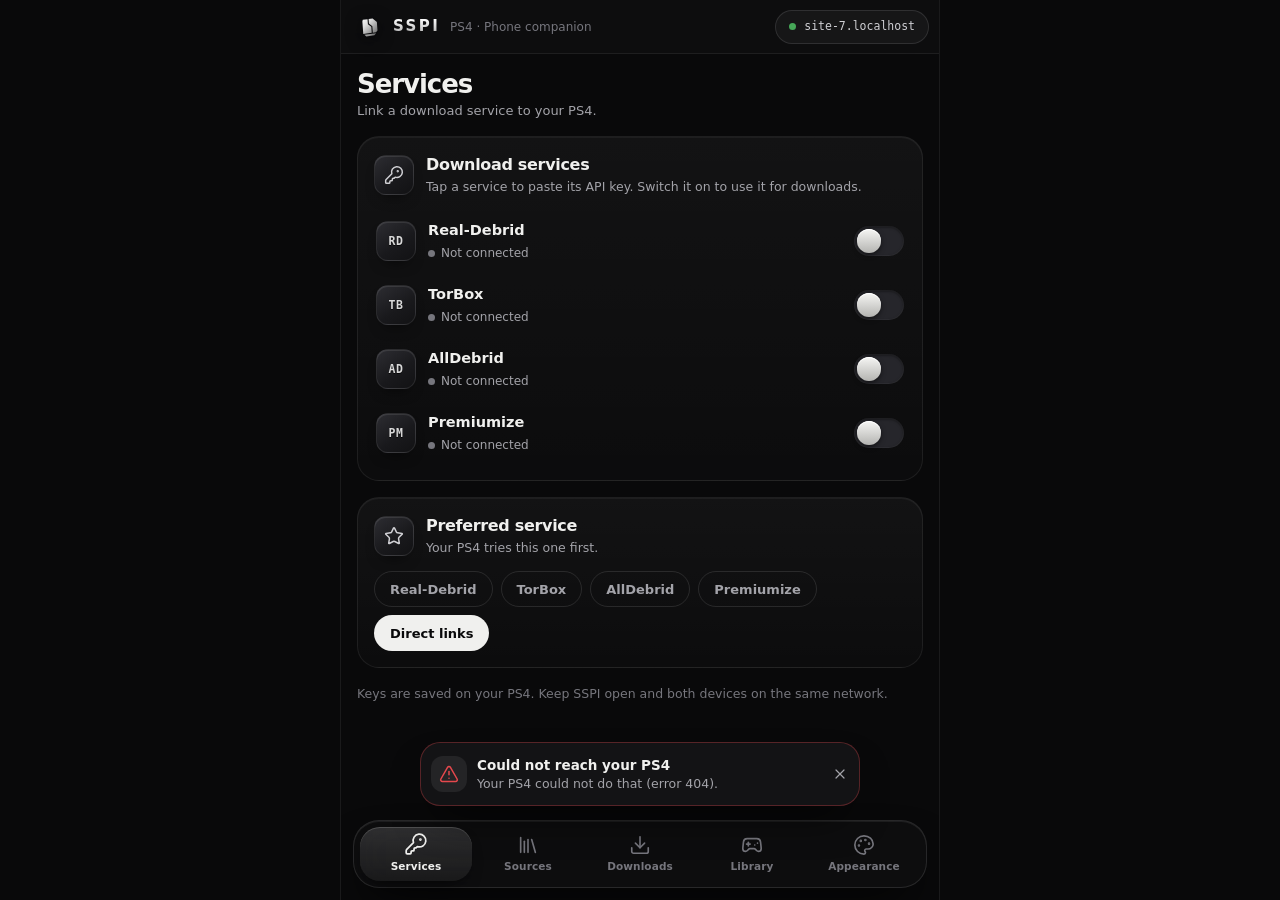
==== app/PhoneCompanion.html @ 4b376360 "Show download progress and extraction on the phone page The phone page lists the download queue with" ====
<!doctype html>
<html lang="en">
<head>
<meta charset="utf-8">
<meta name="viewport" content="width=device-width,initial-scale=1,viewport-fit=cover">
<meta name="theme-color" content="#09090a">
<meta name="referrer" content="no-referrer">
<title>SSPI</title>
<style>
/* SSPI phone downloader. SSPI Windows tokens with the PS4 Cartridge silver. One dark look; no page backgrounds. */
:root{color-scheme:dark;--world:#09090a;--card:#141416;--well:#0d0d0f;--raised:#1f1f23;--raised-2:#27272c;--line:rgba(255,255,255,.07);--line-2:rgba(255,255,255,.11);--line-3:rgba(255,255,255,.2);--ink:#f0f0ee;--ink-2:#cfcfd3;--muted:#a3a3a9;--faint:#76767d;--accent:#e4e4e1;--accent-ink:#111113;--good:#46a758;--warn:#d4a13d;--fail:#e5484d;--good-ink:#9dccaf;--warn-ink:#e4bf7a;--fail-ink:#eca3a7;--accent-grad:linear-gradient(90deg,color-mix(in srgb,var(--accent) 42%,#161616),var(--accent) 70%,color-mix(in srgb,var(--accent) 50%,#fff));--accent-face:linear-gradient(180deg,color-mix(in srgb,var(--accent) 62%,#fff),var(--accent) 50%,color-mix(in srgb,var(--accent) 82%,#000));--accent-glow:color-mix(in srgb,var(--accent) 55%,transparent);--metal:linear-gradient(145deg,#2d2d32,#19191c 58%,#121214);--glass:rgba(15,15,17,.74);--font:"Geist","Segoe UI Variable Text","Segoe UI",system-ui,-apple-system,Roboto,sans-serif;--mono:"Geist Mono",ui-monospace,"Cascadia Mono",Menlo,Consolas,monospace;--snappy:cubic-bezier(.2,.9,.25,1);--soft:cubic-bezier(.2,.8,.2,1);--bouncy:cubic-bezier(.3,1.4,.5,1);--bar-h:54px;--rail-h:68px;padding:env(safe-area-inset-top,0px) 0 env(safe-area-inset-bottom,0px)}
@supports not (color:color-mix(in srgb,red 50%,blue)){:root{--accent-grad:var(--accent);--accent-face:var(--accent);--accent-glow:transparent}}
*{box-sizing:border-box;-webkit-tap-highlight-color:transparent}
html{height:100%;box-sizing:border-box;background:var(--world)}
body{height:100%;margin:0;overflow:hidden;background:var(--world);color:var(--ink);font:400 14px/1.5 var(--font);-webkit-font-smoothing:antialiased;overscroll-behavior:none}
button,input,textarea{font:inherit;color:inherit}
button{cursor:pointer;-webkit-user-select:none;user-select:none;touch-action:manipulation}
h1,h2,p{margin:0}
:focus-visible{outline:2px solid var(--accent);outline-offset:2px}
.i{width:20px;height:20px;flex:none;fill:none;stroke:currentColor;stroke-width:1.8;stroke-linecap:round;stroke-linejoin:round}
.i.sm{width:16px;height:16px}
.mono{font-family:var(--mono);font-variant-numeric:tabular-nums}
.sr{position:absolute;width:1px;height:1px;overflow:hidden;clip:rect(0 0 0 0);white-space:nowrap;opacity:0}
.glass{background:var(--glass);-webkit-backdrop-filter:blur(22px) saturate(1.6);backdrop-filter:blur(22px) saturate(1.6)}

/* Shell: glass title bar and a floating rail over the swipe pager */
.app{position:relative;height:100%;max-width:600px;margin:0 auto;overflow:hidden;background:var(--world)}
@media(min-width:640px){.app{border-inline:1px solid var(--line)}}
.titlebar{position:absolute;inset:0 0 auto;z-index:30;display:flex;align-items:center;gap:10px;height:var(--bar-h);padding:0 10px 0 16px;border-bottom:1px solid var(--line)}
.brand{display:flex;align-items:center;gap:10px;min-width:0;flex:1}
.brand svg{width:26px;height:26px;flex:none;filter:drop-shadow(0 3px 8px rgba(0,0,0,.7))}
.brand b{font-size:15px;font-weight:800;letter-spacing:.16em;background:linear-gradient(180deg,#fafafa 20%,#9d9d9d);-webkit-background-clip:text;background-clip:text;color:transparent}
.brand span{font-size:12px;color:var(--faint);white-space:nowrap;overflow:hidden;text-overflow:ellipsis}
.conn{display:flex;align-items:center;gap:8px;height:34px;padding:0 13px;border-radius:99px;border:1px solid var(--line-2);background:rgba(255,255,255,.04);color:var(--ink-2);font-size:11.5px;transition:background .15s,transform .15s var(--snappy)}
.conn:active{background:rgba(255,255,255,.09);transform:scale(.95)}
.conn.offline .ping{background:var(--warn);animation:none}
.conn.ended{color:var(--fail-ink)}
.conn.ended .ping{background:var(--fail);animation:none}
.ping{width:7px;height:7px;flex:none;border-radius:50%;background:var(--good);animation:ping 2.4s infinite}
@keyframes ping{0%{box-shadow:0 0 0 0 rgba(70,167,88,.55)}70%,100%{box-shadow:0 0 0 7px rgba(70,167,88,0)}}
.pager{position:absolute;inset:0;display:flex;overflow-x:auto;overflow-y:hidden;scroll-snap-type:x mandatory;overscroll-behavior-x:contain;scrollbar-width:none}
.pager::-webkit-scrollbar,.page::-webkit-scrollbar{display:none}
.page{flex:0 0 100%;min-width:0;scroll-snap-align:start;scroll-snap-stop:always;overflow-y:auto;overscroll-behavior-y:contain;scrollbar-width:none;padding:calc(var(--bar-h) + 16px) 16px calc(var(--rail-h) + 48px);display:flex;flex-direction:column;gap:16px}
.page>*{flex-shrink:0}
.pager.peek .page{animation:peek 1.1s var(--soft)}
@keyframes peek{40%{transform:translateX(-36px)}}
.heading h1{font-size:26px;font-weight:750;letter-spacing:-.04em;line-height:1.1;text-wrap:balance}
.heading p{font-size:13px;color:var(--muted);margin-top:2px}
.rail{position:absolute;left:12px;right:12px;bottom:12px;z-index:30;display:grid;grid-template-columns:repeat(5,minmax(0,1fr));padding:6px;border-radius:26px;border:1px solid var(--line-2);box-shadow:0 22px 48px -18px rgba(0,0,0,.95),inset 0 1px 0 rgba(255,255,255,.07)}
.rail button{position:relative;z-index:1;display:grid;justify-items:center;gap:3px;padding:7px 0 6px;border:0;background:none;color:var(--faint);font-size:10.5px;font-weight:550;letter-spacing:.01em;transition:color .2s}
.rail button[aria-current=page]{color:var(--ink)}
.rail .i{width:22px;height:22px;transition:transform .3s var(--bouncy)}
.rail button[aria-current=page] .i{transform:translateY(-1px) scale(1.07)}
.rail button:active .i{transform:scale(.84)}
.rail .pill{position:absolute;top:6px;bottom:6px;left:6px;width:calc((100% - 12px) / 5);pointer-events:none;will-change:transform;border-radius:20px;background:linear-gradient(180deg,rgba(255,255,255,.14),rgba(255,255,255,.05));box-shadow:inset 0 1px 0 rgba(255,255,255,.16),0 8px 18px -10px #000}
.rail .bar{display:none}
.rail .badge{position:absolute;top:2px;left:calc(50% + 7px);min-width:18px;height:18px;padding:0 5px;border-radius:9px;background:var(--ink);color:var(--world);font:700 10px/18px var(--font);font-style:normal;box-shadow:0 0 0 2px #151517;animation:pop .45s var(--bouncy)}
.rail .badge.alert{background:var(--fail);color:#fff}
@keyframes pop{from{transform:scale(.4)}}

/* Surfaces */
.card{position:relative;display:flex;flex-direction:column;gap:14px;min-width:0;padding:16px;border-radius:22px;border:1px solid var(--line);background:linear-gradient(180deg,rgba(255,255,255,.045),rgba(255,255,255,.015));box-shadow:inset 0 1px 0 rgba(255,255,255,.045)}
.card-head{display:flex;align-items:center;gap:12px;min-width:0}
.card-head>div:not(.tile){flex:1;min-width:0}
.card-head h2{font-size:16px;font-weight:650;letter-spacing:-.02em}
.card-head p{margin-top:1px;font-size:12.5px;line-height:1.45;color:var(--muted)}
.tile,.mono-tile{width:40px;height:40px;flex:none;display:grid;place-items:center;border-radius:12px;background:var(--metal);border:1px solid rgba(255,255,255,.09);box-shadow:inset 0 1px 0 rgba(255,255,255,.09),0 8px 16px -10px #000;color:var(--ink-2)}
.mono-tile{font:700 11.5px var(--mono);letter-spacing:.06em;color:#d9d9d9;text-shadow:0 1px 0 rgba(0,0,0,.7)}
.label{font-size:12px;font-weight:550;color:var(--ink-2)}
.label output{float:right;color:var(--muted)}
.hint{font-size:12.5px;line-height:1.55;color:var(--faint)}
.hint.bad{color:var(--fail-ink)}
.stack{display:flex;flex-direction:column;gap:8px}
.list{display:flex;flex-direction:column;gap:2px;margin:0 -6px}
.row{display:flex;align-items:center;gap:10px;min-height:62px;border-radius:16px;transition:background .15s,transform .15s var(--snappy)}
.row:has(>button.row-main:active){background:rgba(255,255,255,.05);transform:scale(.985)}
.row-main{flex:1;min-width:0;display:flex;align-items:center;gap:12px;padding:10px 8px;border:0;border-radius:16px;background:none;text-align:left}
.row>.switch,.row>.tag{margin-right:8px}
.row-text{flex:1;min-width:0;display:flex;flex-direction:column;gap:2px}
.row-text strong{font-size:14.5px;font-weight:600;white-space:nowrap;overflow:hidden;text-overflow:ellipsis}
.row-text small{font-size:11.5px;color:var(--faint);white-space:nowrap;overflow:hidden;text-overflow:ellipsis}
.state{display:flex;align-items:center;gap:6px;min-width:0;font-size:12px;color:var(--muted)}
.state>span{white-space:nowrap;overflow:hidden;text-overflow:ellipsis}
.dot{width:7px;height:7px;flex:none;border-radius:50%;background:var(--faint)}
.state[data-state=valid]{color:var(--good-ink)}.state[data-state=valid] .dot{background:var(--good);box-shadow:0 0 8px rgba(70,167,88,.8)}
.state[data-state=limited],.state[data-state=plan_unknown],.state[data-state=unavailable]{color:var(--warn-ink)}
.state[data-state=limited] .dot,.state[data-state=plan_unknown] .dot,.state[data-state=unavailable] .dot{background:var(--warn);box-shadow:0 0 8px rgba(212,161,61,.7)}
.state[data-state=rejected]{color:var(--fail-ink)}.state[data-state=rejected] .dot{background:var(--fail);box-shadow:0 0 8px rgba(229,72,77,.7)}
.state[data-state=checking] .dot{width:11px;height:11px;background:none;border:1.5px solid var(--line-3);border-top-color:var(--ink);animation:spin .8s linear infinite}
@keyframes spin{to{transform:rotate(360deg)}}

/* Controls */
.switch{position:relative;width:50px;height:30px;flex:none;border:0;padding:0;border-radius:99px;background:#26262b;box-shadow:inset 0 1px 3px rgba(0,0,0,.6),inset 0 0 0 1px rgba(255,255,255,.05);transition:background .25s}
.switch::after{content:"";position:absolute;top:3px;left:3px;width:24px;height:24px;border-radius:50%;background:linear-gradient(180deg,#f6f6f4,#b4b4b1);box-shadow:0 2px 5px rgba(0,0,0,.5),inset 0 1px 0 #fff;transition:transform .42s var(--bouncy),width .16s,background .2s}
.switch[aria-checked=true]{background:var(--accent-grad);box-shadow:inset 0 1px 2px rgba(0,0,0,.3),0 0 16px -4px var(--accent-glow)}
.switch[aria-checked=true]::after{transform:translateX(20px);background:linear-gradient(180deg,#2c2c31,#101012);box-shadow:0 2px 5px rgba(0,0,0,.5),inset 0 1px 0 rgba(255,255,255,.12)}
.switch:active::after{width:29px}
.switch[aria-checked=true]:active::after{transform:translateX(15px)}
.switch:disabled{opacity:.45}
.toggle-row{display:flex;align-items:center;gap:14px;padding:12px 14px;border-radius:16px;background:rgba(255,255,255,.03);border:1px solid var(--line)}
.toggle-row>div{flex:1;min-width:0;display:flex;flex-direction:column;gap:2px}
.toggle-row strong{font-size:14.5px;font-weight:600}
.toggle-row small{font-size:12px;line-height:1.45;color:var(--muted)}
.btn{display:inline-flex;align-items:center;justify-content:center;gap:8px;height:50px;padding:0 18px;border-radius:16px;border:1px solid var(--line-2);background:rgba(255,255,255,.05);color:var(--ink);font-size:15px;font-weight:550;white-space:nowrap;transition:transform .16s var(--snappy),background .15s,opacity .15s,filter .15s}
.btn:active{transform:scale(.96);background:rgba(255,255,255,.1)}
.btn.primary{border-color:transparent;background:var(--accent-face);color:var(--accent-ink);font-weight:650;box-shadow:inset 0 1px 0 rgba(255,255,255,.6),0 12px 26px -14px var(--accent-glow)}
.btn.primary:active{filter:brightness(.9)}
.btn.danger{color:var(--fail-ink);border-color:rgba(229,72,77,.35)}
.btn.block{width:100%}
.btn:disabled{opacity:.4;pointer-events:none}
.btn.busy{pointer-events:none}
.btn.busy>.i{display:none}
.btn.busy::before{content:"";width:16px;height:16px;border-radius:50%;border:2px solid currentColor;border-right-color:transparent;animation:spin .7s linear infinite}
.btn-row{display:flex;gap:10px}
.btn-row>.btn{flex:1;min-width:0}
.icon-btn{width:42px;height:42px;flex:none;display:grid;place-items:center;border:0;border-radius:99px;background:transparent;color:var(--muted);transition:background .15s,transform .15s var(--snappy)}
.icon-btn:active{background:rgba(255,255,255,.08);transform:scale(.9)}
.link{display:inline-flex;align-items:center;gap:8px;min-height:40px;align-self:flex-start;color:var(--ink-2);font-size:13.5px;text-decoration:none;border-bottom:1px solid var(--line-2)}
.field{display:flex;align-items:center;gap:8px;min-height:50px;padding:0 4px 0 14px;border-radius:16px;border:1px solid var(--line-2);background:var(--well);transition:border-color .15s,box-shadow .15s}
.field:focus-within{border-color:rgba(255,255,255,.3);box-shadow:0 0 0 4px rgba(255,255,255,.06)}
.field input{flex:1;min-width:0;height:48px;border:0;outline:0;background:none;font-size:16px}
.field input::placeholder,.area::placeholder{color:var(--faint)}
.field>.i{color:var(--faint)}
.field.bad{border-color:rgba(229,72,77,.65)}
.shake{animation:shake .36s}
@keyframes shake{20%,60%{transform:translateX(-6px)}40%,80%{transform:translateX(6px)}}
.area{display:block;width:100%;min-height:150px;resize:vertical;padding:13px 14px;border-radius:16px;border:1px solid var(--line-2);background:var(--well);font:16px/1.5 var(--mono);color:var(--ink);outline:0;word-break:break-all;transition:border-color .15s,box-shadow .15s}
.area:focus{border-color:rgba(255,255,255,.3);box-shadow:0 0 0 4px rgba(255,255,255,.06)}
.chips{display:flex;flex-wrap:wrap;gap:8px}
.chip{height:36px;padding:0 15px;border-radius:99px;border:1px solid var(--line-2);background:transparent;color:var(--muted);font-size:13px;font-weight:550;transition:background .2s,color .2s,border-color .2s,transform .15s var(--snappy)}
.chip:active{transform:scale(.94)}
.chip[aria-checked=true]{border-color:transparent;background:var(--ink);color:var(--world)}
.tag{display:inline-flex;align-items:center;gap:6px;height:26px;padding:0 10px;border-radius:99px;font-size:11.5px;font-weight:550;color:var(--ink-2);background:rgba(255,255,255,.06);white-space:nowrap;animation:pop .35s var(--bouncy)}
.tag.good{color:var(--good-ink);background:rgba(70,167,88,.12)}.tag.warn{color:var(--warn-ink);background:rgba(212,161,61,.12)}.tag.bad{color:var(--fail-ink);background:rgba(229,72,77,.12)}
.seg{display:flex;gap:3px;padding:4px;border-radius:16px;background:rgba(255,255,255,.04);border:1px solid var(--line)}
.seg button{flex:1;height:38px;border:0;border-radius:12px;background:transparent;color:var(--muted);font-size:13px;font-weight:550;transition:background .2s,color .2s}
.seg button[aria-checked=true]{background:linear-gradient(180deg,rgba(255,255,255,.14),rgba(255,255,255,.07));color:var(--ink);box-shadow:inset 0 1px 0 rgba(255,255,255,.12),0 4px 10px -6px #000}
input[type=range]{width:100%;height:28px;margin:0;accent-color:var(--accent)}
.note{display:flex;gap:10px;align-items:flex-start;padding:12px 14px;border-radius:16px;background:rgba(212,161,61,.08);border:1px solid rgba(212,161,61,.25);color:var(--warn-ink);font-size:13px}
.note.bad{background:rgba(229,72,77,.08);border-color:rgba(229,72,77,.3);color:var(--fail-ink)}
.kv{display:flex;justify-content:space-between;align-items:center;gap:12px;padding:12px 0;border-bottom:1px solid var(--line);font-size:13.5px;color:var(--muted)}
.kv b{color:var(--ink);font-weight:550}

/* Library */
.toolbar{display:flex;gap:8px;align-items:center}
.toolbar .field{flex:1}
.games{display:grid;grid-template-columns:repeat(2,minmax(0,1fr));gap:22px 14px}
@media(min-width:480px){.games{grid-template-columns:repeat(3,minmax(0,1fr))}}
.game{display:flex;flex-direction:column;gap:9px;min-width:0;padding:0;border:0;background:none;text-align:left;-webkit-touch-callout:none}
.case{position:relative;display:block;aspect-ratio:1080/1379;max-width:100%;border-radius:10px;overflow:hidden;background:#151515;box-shadow:0 18px 30px -18px #000,0 0 0 1px rgba(255,255,255,.06);transition:transform .22s var(--soft),box-shadow .22s}
.case::after{content:"";position:absolute;inset:0;background:linear-gradient(125deg,rgba(255,255,255,.16),transparent 38%);pointer-events:none}
.case img{display:block;width:100%;height:100%;object-fit:contain}
.case.plain{display:grid;place-items:center;color:var(--faint)}
.game:active .case{transform:translateY(-3px) scale(.98)}
.game.held .case{transform:scale(1.06);box-shadow:0 26px 50px -16px #000,0 0 0 1px rgba(255,255,255,.12)}
.game b{font-size:13.5px;font-weight:600;line-height:1.35;display:-webkit-box;-webkit-line-clamp:2;-webkit-box-orient:vertical;overflow:hidden}
.game small{margin-top:-5px;font-size:11px;color:var(--faint)}
.case .flag{position:absolute;right:7px;bottom:7px;z-index:1;height:22px;padding:0 9px;border-radius:99px;background:rgba(12,12,14,.85);color:var(--ink);font-size:10.5px;font-weight:650;line-height:22px}
.previews{display:grid;grid-template-columns:1fr 1fr;gap:12px}
.previews figure{margin:0;display:flex;flex-direction:column;gap:6px;min-width:0}
.previews canvas{display:block;width:100%;height:auto;max-width:100%;border-radius:12px;background:#1c1e22;box-shadow:0 14px 26px -16px #000}
.previews figcaption{font-size:11.5px;color:var(--faint)}
.dots{display:flex;flex-wrap:wrap;gap:12px}
.dots button{width:34px;height:34px;border-radius:50%;border:0;background:radial-gradient(circle at 34% 28%,rgba(255,255,255,.6),transparent 42%),var(--c);box-shadow:inset 0 0 0 1px rgba(255,255,255,.2);transition:transform .2s var(--bouncy),box-shadow .2s}
.dots button:active{transform:scale(.86)}
.dots button[aria-checked=true]{box-shadow:0 0 0 3px var(--world),0 0 0 5px var(--c)}
.swatches{display:grid;grid-template-columns:repeat(3,minmax(0,1fr));gap:10px}
.swatch{position:relative;display:flex;flex-direction:column;align-items:center;gap:8px;padding:14px 4px 11px;border-radius:18px;border:1px solid var(--line);background:rgba(255,255,255,.025);color:var(--muted);font-size:12px;cursor:pointer;transition:transform .2s var(--bouncy),border-color .2s,background .2s}
.swatch:active{transform:scale(.94)}
.swatch i{width:34px;height:34px;border-radius:50%;background:radial-gradient(circle at 34% 28%,rgba(255,255,255,.6),transparent 42%),var(--c);box-shadow:inset 0 0 0 1px rgba(255,255,255,.18),0 8px 18px -8px var(--c);transition:box-shadow .25s,transform .3s var(--bouncy)}
.swatch[aria-checked=true]{border-color:var(--line-3);background:rgba(255,255,255,.07);color:var(--ink)}
.swatch[aria-checked=true] i{transform:scale(1.08);box-shadow:0 0 0 3px var(--world),0 0 0 5px var(--c),0 10px 22px -8px var(--c)}

/* Downloads: hero, filters, transfer rows and the Finished folder */
.heading.with-action{display:flex;align-items:flex-end;justify-content:space-between;gap:12px}
.add-btn{width:42px;height:42px;flex:none;display:grid;place-items:center;border:0;border-radius:99px;background:var(--accent-face);color:var(--accent-ink);box-shadow:inset 0 1px 0 rgba(255,255,255,.6),0 12px 26px -12px var(--accent-glow);transition:transform .3s var(--bouncy)}
.add-btn:active{transform:scale(.86) rotate(90deg)}
.add-btn .i{width:24px;height:24px;stroke-width:2.2}
.hero{position:relative;isolation:isolate;overflow:hidden;padding:12px 14px 12px 12px;border-radius:20px;border:1px solid var(--line-2);background:#111113;box-shadow:0 20px 44px -30px #000,inset 0 1px 0 rgba(255,255,255,.07);cursor:pointer;transition:transform .2s var(--snappy)}
.hero:active{transform:scale(.985)}
.hero-glow{position:absolute;inset:-40%;z-index:-2;opacity:.5;filter:blur(34px) saturate(1.8)}
.hero-glow img{display:block;width:100%;height:100%;object-fit:cover}
.hero::after{content:"";position:absolute;inset:0;z-index:-1;background:linear-gradient(90deg,rgba(9,9,10,.2),rgba(9,9,10,.72) 70%)}
.hero-row{display:flex;align-items:center;gap:13px}
.hero-case{width:52px;flex:none;aspect-ratio:1080/1379;border-radius:7px;overflow:hidden;box-shadow:0 12px 24px -10px rgba(0,0,0,.95),0 0 0 1px rgba(255,255,255,.1)}
.hero-case img{display:block;width:100%;height:100%;object-fit:cover}
.hero-case.plain,.hero .tile{display:grid;place-items:center;background:var(--metal);color:var(--ink-2)}
.hero-info{flex:1;min-width:0;display:flex;flex-direction:column;gap:2px}
.eyebrow{display:flex;align-items:center;gap:7px;min-width:0;font-size:10.5px;font-weight:650;letter-spacing:.08em;text-transform:uppercase;color:var(--ink-2)}
.eyebrow .via{margin-left:auto;font-weight:550;letter-spacing:0;text-transform:none;color:var(--muted);white-space:nowrap}
.hero-title{font-size:16px;font-weight:700;letter-spacing:-.02em;line-height:1.25;white-space:nowrap;overflow:hidden;text-overflow:ellipsis}
.hero-meta{font-size:12px;color:var(--muted)}
.hero-line{display:flex;align-items:center;gap:10px;margin-top:5px}
.meter{position:relative;display:block;flex:1;height:6px;border-radius:99px;background:rgba(255,255,255,.1);overflow:hidden}
.hero-pct{min-width:3.4ch;font:700 15px var(--mono);letter-spacing:-.02em;text-align:right}
.meter-fill,.x-fill{position:relative;display:block;height:100%;width:0;overflow:hidden;border-radius:inherit;background:var(--accent-grad);transition:width .9s linear}
.meter-fill{box-shadow:0 0 14px -2px var(--accent-glow)}
.meter-fill.moving::after,.x-fill.moving::after{content:"";position:absolute;inset:0;background:linear-gradient(100deg,transparent 25%,rgba(255,255,255,.65) 50%,transparent 75%);transform:translateX(-100%);animation:sheen 2.2s ease-in-out infinite}
@keyframes sheen{to{transform:translateX(100%)}}
.hero-foot{font-size:12px;font-weight:500;font-variant-numeric:tabular-nums;color:var(--muted);white-space:nowrap;overflow:hidden;text-overflow:ellipsis}
.hero-next{display:flex;flex-wrap:wrap;gap:6px;margin-top:10px;padding-top:10px;border-top:1px solid var(--line)}
.hero-chip{height:28px;padding:0 11px;border-radius:99px;border:1px solid var(--line-2);background:rgba(255,255,255,.05);color:var(--ink-2);font-size:12px;font-weight:550;transition:transform .15s var(--snappy)}
.hero-chip:active{transform:scale(.94)}
.hero.idle{cursor:pointer}
.hero.idle .tile{color:var(--good-ink)}
.xgroup{border-radius:18px;border:1px solid var(--line);background:rgba(255,255,255,.028);overflow:hidden}
.xgroup.failed{border-color:rgba(229,72,77,.3)}
.xgroup-head{display:flex;align-items:center;gap:12px;padding:10px 12px 4px 10px}
.xgroup-text{flex:1;min-width:0;display:flex;flex-direction:column}
.xgroup-text strong{font-size:14.5px;font-weight:650;white-space:nowrap;overflow:hidden;text-overflow:ellipsis}
.xgroup-text small{font-size:12px;color:var(--muted)}
.xgroup-body{display:flex;flex-direction:column;padding:0 4px 4px 58px}
.xgroup .xfer{border:0;border-radius:12px;background:transparent}
.xgroup .xfer+.xfer{border-top:1px solid var(--line);border-radius:0}
.xgroup .xfer.failed{background:rgba(229,72,77,.06)}
.xgroup .x-main{grid-template-columns:minmax(0,1fr);padding:9px 4px 9px 6px}
.xgroup .x-main .thumb{display:none}
.xgroup .x-top strong{font-size:13.5px;font-weight:600}
.xgroup .x-track{margin-top:7px}
.since{font-size:13px;line-height:1.5;color:var(--muted)}
.since b{color:var(--ink);font-weight:650}
.since b.bad{color:var(--fail-ink)}
.filters{display:flex;flex-wrap:wrap;gap:8px}
.filters button{height:36px;padding:0 14px;border-radius:99px;border:1px solid var(--line-2);background:transparent;color:var(--muted);font-size:13px;font-weight:550;transition:background .2s,color .2s,border-color .2s,transform .15s var(--snappy)}
.filters button b{margin-left:6px;font:650 12px var(--mono);color:var(--faint)}
.filters button[aria-checked=true]{border-color:transparent;background:var(--ink);color:var(--world)}
.filters button[aria-checked=true] b{color:#5c5c62}
.filters button.alert b{color:var(--fail)}
.filters button:active{transform:scale(.94)}
.xlist{display:flex;flex-direction:column;gap:8px}
.group-label{margin:6px 4px -2px;font-size:11px;font-weight:650;letter-spacing:.09em;text-transform:uppercase;color:var(--faint)}
.xfer{display:flex;align-items:center;gap:4px;border-radius:18px;border:1px solid var(--line);background:rgba(255,255,255,.028);transition:background .15s,transform .15s var(--snappy),border-color .2s}
.xfer:has(>.x-main:active){background:rgba(255,255,255,.07);transform:scale(.985)}
.xfer.failed{border-color:rgba(229,72,77,.3);background:linear-gradient(90deg,rgba(229,72,77,.1),rgba(229,72,77,.02))}
.xfer.warn{border-color:rgba(212,161,61,.3);background:linear-gradient(90deg,rgba(212,161,61,.09),rgba(212,161,61,.015))}
.xfer.fresh{animation:fresh 1.4s var(--soft)}
@keyframes fresh{from{box-shadow:0 0 0 2px var(--accent),0 0 24px -4px var(--accent-glow)}}
.x-main{flex:1;min-width:0;display:grid;grid-template-columns:46px minmax(0,1fr);gap:12px;align-items:center;padding:10px 6px 10px 10px;border:0;border-radius:18px;background:none;text-align:left}
.thumb{display:grid;place-items:center;width:46px;aspect-ratio:1080/1379;max-width:100%;border-radius:7px;overflow:hidden;background:var(--metal);color:var(--ink-2);box-shadow:0 8px 16px -10px #000,0 0 0 1px rgba(255,255,255,.07)}
.thumb img{display:block;width:100%;height:100%;object-fit:cover}
.x-body{min-width:0;display:flex;flex-direction:column}
.x-top{display:flex;align-items:center;gap:8px;min-width:0}
.x-top strong{flex:1;min-width:0;font-size:14.5px;font-weight:600;white-space:nowrap;overflow:hidden;text-overflow:ellipsis}
.x-line{margin-top:2px;font-size:12px;line-height:1.45;color:var(--muted);overflow-wrap:anywhere;font-variant-numeric:tabular-nums}
.xfer.failed .x-line,.x-line.failed{color:var(--fail-ink)}
.xfer.warn .x-line,.x-line.warn{color:var(--warn-ink)}
.xfer.done .x-line{color:var(--good-ink)}
.x-track,.bar-track{display:block;height:4px;margin-top:9px;border-radius:99px;background:rgba(255,255,255,.08);overflow:hidden}
.bar-fill{display:block;height:100%;width:0;border-radius:inherit;background:var(--accent-grad);transition:width .9s linear}
.xfer.failed .x-fill,.bar-fill.failed{background:var(--fail)}
.xfer.warn .x-fill,.bar-fill.warn{background:var(--warn)}
.xfer.done .x-fill,.bar-fill.done{background:var(--good)}
.x-act{flex:none;height:34px;margin-right:10px;padding:0 15px;border:0;border-radius:99px;background:var(--ink);color:var(--world);font-size:13px;font-weight:650;transition:transform .2s var(--bouncy),opacity .2s}
.x-act:active{transform:scale(.9)}
.x-act.busy{opacity:.5;pointer-events:none}
.steps{display:flex;gap:4px;flex:none}
.steps i{padding:0 6px;border-radius:99px;font:650 9.5px/17px var(--mono);font-style:normal;color:var(--faint);box-shadow:inset 0 0 0 1px var(--line-2)}
.steps i.on{color:var(--world);background:var(--ink-2);box-shadow:none}
.steps i.now{color:var(--ink);box-shadow:inset 0 0 0 1px var(--line-3);animation:blink 1.4s ease-in-out infinite}
@keyframes blink{50%{opacity:.4}}
.stagger>*{animation:rise .5s var(--soft) backwards;animation-delay:calc(var(--i,0) * 40ms)}
@keyframes rise{from{opacity:0;transform:translateY(12px)}}
.folder{border-radius:20px;border:1px solid var(--line);background:linear-gradient(180deg,rgba(255,255,255,.04),rgba(255,255,255,.015));overflow:hidden}
.folder-head{display:flex;align-items:center;gap:12px;width:100%;padding:12px 14px;border:0;background:none;text-align:left;transition:background .15s}
.folder-head:active{background:rgba(255,255,255,.05)}
.folder-icon{width:42px;height:42px;flex:none;display:grid;place-items:center;border-radius:13px;background:var(--metal);border:1px solid rgba(255,255,255,.09);box-shadow:inset 0 1px 0 rgba(255,255,255,.09);color:var(--good-ink)}
.folder-text{flex:1;min-width:0;display:flex;flex-direction:column}
.folder-text strong{font-size:15px;font-weight:650}
.folder-text small{font-size:12px;color:var(--muted)}
.fan{display:flex;align-items:center;padding-left:12px}
.fan img{width:26px;height:auto;margin-left:-12px;border-radius:4px;box-shadow:0 6px 12px -4px #000,0 0 0 1px rgba(0,0,0,.5);transform:rotate(var(--r));transition:transform .45s var(--bouncy)}
.folder[data-open=true] .fan img{transform:rotate(0) translateY(-3px)}
.chev{color:var(--faint);transition:transform .4s var(--snappy)}
.folder[data-open=true] .chev{transform:rotate(90deg)}
.folder-body{display:grid;grid-template-rows:0fr;overflow:hidden;transition:grid-template-rows .45s var(--snappy)}
.folder[data-open=true] .folder-body{grid-template-rows:1fr}
.folder-inner{min-height:0;overflow:hidden}
.folder-pad{display:flex;flex-direction:column;gap:4px;padding:0 6px 10px;opacity:0;transform:translateY(-8px);transition:opacity .3s,transform .4s var(--snappy)}
.folder[data-open=true] .folder-pad{opacity:1;transform:none}
.folder-pad .xfer{border-color:transparent;background:transparent}
.text-btn{align-self:center;height:38px;padding:0 16px;border:0;border-radius:99px;background:none;color:var(--muted);font-size:13px;font-weight:550;transition:background .15s}
.text-btn:active{background:rgba(255,255,255,.07)}
.detail-top{display:flex;align-items:flex-start;gap:14px}
.detail-top .thumb{width:84px;border-radius:10px}
.detail-top>div{flex:1;min-width:0}

/* Overlays: toasts, pull to refresh, sheet */
.toasts{position:absolute;left:12px;right:12px;bottom:calc(var(--rail-h) + 26px);z-index:40;display:flex;flex-direction:column;align-items:center;gap:8px;pointer-events:none}
.toast{pointer-events:auto;width:100%;max-width:440px;display:grid;grid-template-columns:36px minmax(0,1fr) 36px;gap:10px;align-items:center;padding:10px 4px 10px 10px;border-radius:20px;border:1px solid var(--line-2);background:rgba(22,22,25,.84);-webkit-backdrop-filter:blur(22px) saturate(1.6);backdrop-filter:blur(22px) saturate(1.6);box-shadow:0 20px 44px -18px rgba(0,0,0,.95);touch-action:pan-y;animation:tin .5s var(--bouncy);transition:transform .25s var(--snappy),opacity .25s}
.toast.success{--tone:var(--good)}.toast.warning{--tone:var(--warn)}.toast.error{--tone:var(--fail);border-color:rgba(229,72,77,.32)}
.t-icon{width:36px;height:36px;border-radius:12px;display:grid;place-items:center;background:rgba(255,255,255,.07);color:var(--tone,var(--ink-2))}
.toast b{display:block;font-size:13.5px;font-weight:600}
.toast small{display:block;font-size:12.5px;line-height:1.4;color:var(--muted);overflow-wrap:anywhere}
.toast.out{opacity:0}
@keyframes tin{from{transform:translateY(20px) scale(.94);opacity:0}}
.ptr{position:absolute;top:calc(var(--bar-h) + 8px);left:50%;z-index:20;width:40px;height:40px;margin-left:-20px;display:grid;place-items:center;border-radius:50%;border:1px solid var(--line-2);background:rgba(30,30,34,.9);color:var(--muted);box-shadow:0 12px 26px -10px #000;opacity:0;transform:translateY(-50px);pointer-events:none;transition:transform .3s var(--snappy),opacity .2s}
.ptr.armed{color:var(--accent)}
.ptr.spin .i{animation:spin .8s linear infinite}
.scrim{position:fixed;inset:0;z-index:50;background:rgba(0,0,0,.55);opacity:0;pointer-events:none;transition:opacity .3s;-webkit-backdrop-filter:blur(2px);backdrop-filter:blur(2px)}
.scrim.open{opacity:1;pointer-events:auto}
.sheet{position:fixed;left:0;right:0;bottom:0;z-index:51;max-width:600px;max-height:88%;margin:0 auto;display:flex;flex-direction:column;padding-bottom:env(safe-area-inset-bottom,0px);border-radius:28px 28px 0 0;border:1px solid var(--line-2);border-bottom:0;background:rgba(20,20,23,.94);-webkit-backdrop-filter:blur(26px) saturate(1.5);backdrop-filter:blur(26px) saturate(1.5);box-shadow:0 -24px 60px -24px #000;transform:translateY(105%);visibility:hidden;transition:transform .45s var(--snappy),visibility 0s .45s}
.sheet.open{transform:none;visibility:visible;transition:transform .45s var(--snappy),visibility 0s}
.sheet:focus{outline:0}
.grab{display:grid;place-items:center;height:24px;touch-action:none;cursor:grab}
.grab::before{content:"";width:42px;height:5px;border-radius:3px;background:rgba(255,255,255,.22)}
.sheet-head{display:flex;align-items:center;gap:12px;padding:0 8px 8px 18px;touch-action:none}
.sheet-head h2{flex:1;min-width:0;font-size:19px;font-weight:700;letter-spacing:-.025em;white-space:nowrap;overflow:hidden;text-overflow:ellipsis}
.sheet-body{overflow-y:auto;overscroll-behavior:contain;padding:4px 16px 22px;display:flex;flex-direction:column;gap:14px}
.action{display:flex;align-items:center;gap:12px;width:100%;padding:14px;border-radius:16px;border:1px solid var(--line);background:rgba(255,255,255,.03);font-size:14.5px;text-align:left;transition:background .15s,transform .15s var(--snappy)}
.action:active{background:rgba(255,255,255,.08);transform:scale(.985)}
.action:disabled{opacity:.4}
@media(prefers-reduced-motion:reduce){*,*::before,*::after{animation:none!important;transition:none!important;scroll-behavior:auto!important}}
</style>
</head>
<body>
<svg width="0" height="0" style="position:absolute" aria-hidden="true">
<symbol id="i-key" viewBox="0 0 24 24"><path d="M2.586 17.414A2 2 0 0 0 2 18.828V21a1 1 0 0 0 1 1h3a1 1 0 0 0 1-1v-1a1 1 0 0 1 1-1h1a1 1 0 0 0 1-1v-1a1 1 0 0 1 1-1h.172a2 2 0 0 0 1.414-.586l.814-.814a6.5 6.5 0 1 0-4-4z"/><circle cx="16.5" cy="7.5" r=".5" fill="currentColor"/></symbol>
<symbol id="i-library" viewBox="0 0 24 24"><path d="m16 6 4 14"/><path d="M12 6v14"/><path d="M8 8v12"/><path d="M4 4v16"/></symbol>
<symbol id="i-download" viewBox="0 0 24 24"><path d="M12 15V3"/><path d="M21 15v4a2 2 0 0 1-2 2H5a2 2 0 0 1-2-2v-4"/><path d="m7 10 5 5 5-5"/></symbol>
<symbol id="i-gamepad" viewBox="0 0 24 24"><line x1="6" x2="10" y1="11" y2="11"/><line x1="8" x2="8" y1="9" y2="13"/><line x1="15" x2="15.01" y1="12" y2="12"/><line x1="18" x2="18.01" y1="10" y2="10"/><path d="M17.32 5H6.68a4 4 0 0 0-3.978 3.59c-.006.052-.01.101-.017.152C2.604 9.416 2 14.456 2 16a3 3 0 0 0 3 3c1 0 1.5-.5 2-1l1.414-1.414A2 2 0 0 1 9.828 16h4.344a2 2 0 0 1 1.414.586L17 18c.5.5 1 1 2 1a3 3 0 0 0 3-3c0-1.545-.604-6.584-.685-7.258-.007-.05-.011-.1-.017-.151A4 4 0 0 0 17.32 5z"/></symbol>
<symbol id="i-palette" viewBox="0 0 24 24"><circle cx="13.5" cy="6.5" r=".5" fill="currentColor"/><circle cx="17.5" cy="10.5" r=".5" fill="currentColor"/><circle cx="8.5" cy="7.5" r=".5" fill="currentColor"/><circle cx="6.5" cy="12.5" r=".5" fill="currentColor"/><path d="M12 2C6.5 2 2 6.5 2 12s4.5 10 10 10c.926 0 1.648-.746 1.648-1.688 0-.437-.18-.835-.437-1.125-.29-.289-.438-.652-.438-1.125a1.64 1.64 0 0 1 1.668-1.668h1.996c3.051 0 5.555-2.503 5.555-5.554C21.965 6.012 17.461 2 12 2z"/></symbol>
<symbol id="i-check" viewBox="0 0 24 24"><path d="M20 6 9 17l-5-5"/></symbol>
<symbol id="i-check-circle" viewBox="0 0 24 24"><circle cx="12" cy="12" r="10"/><path d="m9 12 2 2 4-4"/></symbol>
<symbol id="i-x" viewBox="0 0 24 24"><path d="M18 6 6 18"/><path d="m6 6 12 12"/></symbol>
<symbol id="i-alert" viewBox="0 0 24 24"><path d="m21.73 18-8-14a2 2 0 0 0-3.48 0l-8 14A2 2 0 0 0 4 21h16a2 2 0 0 0 1.73-3"/><path d="M12 9v4"/><path d="M12 17h.01"/></symbol>
<symbol id="i-info" viewBox="0 0 24 24"><circle cx="12" cy="12" r="10"/><path d="M12 16v-4"/><path d="M12 8h.01"/></symbol>
<symbol id="i-eye" viewBox="0 0 24 24"><path d="M2.062 12.348a1 1 0 0 1 0-.696 10.75 10.75 0 0 1 19.876 0 1 1 0 0 1 0 .696 10.75 10.75 0 0 1-19.876 0"/><circle cx="12" cy="12" r="3"/></symbol>
<symbol id="i-eye-off" viewBox="0 0 24 24"><path d="M10.733 5.076a10.744 10.744 0 0 1 11.205 6.575 1 1 0 0 1 0 .696 10.747 10.747 0 0 1-1.444 2.49"/><path d="M14.084 14.158a3 3 0 0 1-4.242-4.242"/><path d="M17.479 17.499a10.75 10.75 0 0 1-15.417-5.151 1 1 0 0 1 0-.696 10.75 10.75 0 0 1 4.446-5.143"/><path d="m2 2 20 20"/></symbol>
<symbol id="i-external" viewBox="0 0 24 24"><path d="M15 3h6v6"/><path d="M10 14 21 3"/><path d="M18 13v6a2 2 0 0 1-2 2H5a2 2 0 0 1-2-2V8a2 2 0 0 1 2-2h6"/></symbol>
<symbol id="i-refresh" viewBox="0 0 24 24"><path d="M3 12a9 9 0 0 1 9-9 9.75 9.75 0 0 1 6.74 2.74L21 8"/><path d="M21 3v5h-5"/><path d="M21 12a9 9 0 0 1-9 9 9.75 9.75 0 0 1-6.74-2.74L3 16"/><path d="M8 16H3v5"/></symbol>
<symbol id="i-search" viewBox="0 0 24 24"><circle cx="11" cy="11" r="8"/><path d="m21 21-4.3-4.3"/></symbol>
<symbol id="i-upload" viewBox="0 0 24 24"><path d="M12 3v12"/><path d="m17 8-5-5-5 5"/><path d="M21 15v4a2 2 0 0 1-2 2H5a2 2 0 0 1-2-2v-4"/></symbol>
<symbol id="i-rotate" viewBox="0 0 24 24"><path d="M3 12a9 9 0 1 0 9-9 9.75 9.75 0 0 0-6.74 2.74L3 8"/><path d="M3 3v5h5"/></symbol>
<symbol id="i-vibrate" viewBox="0 0 24 24"><path d="m2 8 2 2-2 2 2 2-2 2"/><path d="m22 8-2 2 2 2-2 2 2 2"/><rect width="8" height="14" x="8" y="5" rx="1"/></symbol>
<symbol id="i-archive" viewBox="0 0 24 24"><rect width="20" height="5" x="2" y="3" rx="1"/><path d="M4 8v11a2 2 0 0 0 2 2h12a2 2 0 0 0 2-2V8"/><path d="M10 12h4"/></symbol>
<symbol id="i-package" viewBox="0 0 24 24"><path d="M11 21.73a2 2 0 0 0 2 0l7-4A2 2 0 0 0 21 16V8a2 2 0 0 0-1-1.73l-7-4a2 2 0 0 0-2 0l-7 4A2 2 0 0 0 3 8v8a2 2 0 0 0 1 1.73z"/><path d="M12 22V12"/><path d="M3.29 7 12 12l8.71-5"/><path d="m7.5 4.27 9 5.15"/></symbol>
<symbol id="i-link" viewBox="0 0 24 24"><path d="M10 13a5 5 0 0 0 7.54.54l3-3a5 5 0 0 0-7.07-7.07l-1.72 1.71"/><path d="M14 11a5 5 0 0 0-7.54-.54l-3 3a5 5 0 0 0 7.07 7.07l1.71-1.71"/></symbol>
<symbol id="i-send" viewBox="0 0 24 24"><path d="M14.536 21.686a.5.5 0 0 0 .937-.024l6.5-19a.496.496 0 0 0-.635-.635l-19 6.5a.5.5 0 0 0-.024.937l7.93 3.18a2 2 0 0 1 1.112 1.11z"/><path d="m21.854 2.147-10.94 10.939"/></symbol>
<symbol id="i-star" viewBox="0 0 24 24"><path d="M11.525 2.295a.53.53 0 0 1 .95 0l2.31 4.679a2.123 2.123 0 0 0 1.595 1.16l5.166.756a.53.53 0 0 1 .294.904l-3.736 3.638a2.123 2.123 0 0 0-.611 1.878l.882 5.14a.53.53 0 0 1-.771.56l-4.618-2.428a2.122 2.122 0 0 0-1.973 0L6.396 21.01a.53.53 0 0 1-.77-.56l.881-5.139a2.122 2.122 0 0 0-.611-1.879L2.16 9.795a.53.53 0 0 1 .294-.906l5.165-.755a2.122 2.122 0 0 0 1.597-1.16z"/></symbol>
<symbol id="i-image" viewBox="0 0 24 24"><rect width="18" height="18" x="3" y="3" rx="2"/><circle cx="9" cy="9" r="2"/><path d="m21 15-3.086-3.086a2 2 0 0 0-2.828 0L6 21"/></symbol>
<symbol id="i-wifi" viewBox="0 0 24 24"><path d="M12 20h.01"/><path d="M2 8.82a15 15 0 0 1 20 0"/><path d="M5 12.859a10 10 0 0 1 14 0"/><path d="M8.5 16.429a5 5 0 0 1 7 0"/></symbol>
<symbol id="i-plus" viewBox="0 0 24 24"><path d="M5 12h14"/><path d="M12 5v14"/></symbol>
<symbol id="i-folder" viewBox="0 0 24 24"><path d="M20 20a2 2 0 0 0 2-2V8a2 2 0 0 0-2-2h-7.9a2 2 0 0 1-1.69-.9L9.6 3.9A2 2 0 0 0 7.93 3H4a2 2 0 0 0-2 2v13a2 2 0 0 0 2 2Z"/></symbol>
<symbol id="i-folder-open" viewBox="0 0 24 24"><path d="m6 14 1.5-2.9A2 2 0 0 1 9.24 10H20a2 2 0 0 1 1.94 2.5l-1.54 6a2 2 0 0 1-1.95 1.5H4a2 2 0 0 1-2-2V5a2 2 0 0 1 2-2h3.9a2 2 0 0 1 1.69.9l.81 1.2a2 2 0 0 0 1.67.9H18a2 2 0 0 1 2 2v2"/></symbol>
<symbol id="i-chevron" viewBox="0 0 24 24"><path d="m9 18 6-6-6-6"/></symbol>
</svg>

<div class="app" id="app">
  <header class="titlebar glass">
    <div class="brand">
      <svg viewBox="-48 -48 96 96" aria-hidden="true"><defs><linearGradient id="silver" gradientUnits="userSpaceOnUse" x1="-30" y1="-34" x2="30" y2="36"><stop stop-color="#fafafa"/><stop offset=".3" stop-color="#dddddd"/><stop offset=".62" stop-color="#a1a1a1"/><stop offset="1" stop-color="#5a5a5a"/></linearGradient></defs><g transform="matrix(.98 -.13 .07 .96 0 0)" fill="url(#silver)"><path d="M-25-31H-7V-12L5 0V23H-27V-25Z"/><path d="M-3-31H12L27-16V17L21 23H9V-2L-3-14Z"/><path d="M-23 27H21L14 34H-16Z"/></g></svg>
      <b>SSPI</b><span>PS4 · Phone companion</span>
    </div>
    <button class="conn" id="conn" type="button" aria-label="Connection details"><i class="ping"></i><span class="mono" id="connText">PS4</span></button>
  </header>

  <main class="pager" id="pager">
    <section class="page" id="services" aria-label="Services">
      <div class="heading"><h1>Services</h1><p>Link a download service to your PS4.</p></div>
      <div class="card">
        <div class="card-head"><div class="tile"><svg class="i"><use href="#i-key"/></svg></div><div><h2>Download services</h2><p>Tap a service to paste its API key. Switch it on to use it for downloads.</p></div></div>
        <div class="list" id="serviceList"></div>
      </div>
      <div class="card">
        <div class="card-head"><div class="tile"><svg class="i"><use href="#i-star"/></svg></div><div><h2>Preferred service</h2><p>Your PS4 tries this one first.</p></div></div>
        <div class="chips" id="preferred" role="radiogroup" aria-label="Preferred service"></div>
      </div>
      <p class="hint">Keys are saved on your PS4. Keep SSPI open and both devices on the same network.</p>
    </section>

    <section class="page" id="packages" aria-label="Sources" data-refresh="sources">
      <div class="heading"><h1>Sources</h1><p>Package sources your PS4 can search.</p></div>
      <div class="card">
        <div class="card-head"><div class="tile"><svg class="i"><use href="#i-library"/></svg></div><div><h2>Install a source</h2><p>Paste a .gssource URL. Your PS4 checks it before installing.</p></div></div>
        <div class="field" id="srcField"><svg class="i sm" aria-hidden="true"><use href="#i-link"/></svg><input id="sourceUrl" type="url" inputmode="url" autocomplete="off" autocapitalize="off" spellcheck="false" placeholder="Paste a .gssource link" aria-label="Source URL"></div>
        <button class="btn primary block" id="installSource" type="button"><svg class="i sm"><use href="#i-download"/></svg><span>Install on PS4</span></button>
      </div>
      <div class="card">
        <div class="card-head"><div><h2>Installed on your PS4</h2><p>Switch a source off to hide it from search.</p></div><button class="icon-btn" id="refreshSources" type="button" aria-label="Refresh sources"><svg class="i sm"><use href="#i-refresh"/></svg></button></div>
        <div class="list" id="sourceList"></div>
        <p class="hint" id="sourceStatus" hidden></p>
      </div>
    </section>

    <section class="page" id="downloads" aria-label="Downloads" data-refresh="downloads">
      <div class="heading with-action"><div><h1>Downloads</h1><p>Live from your PS4.</p></div><button class="add-btn" id="addLinks" type="button" aria-label="Send download links"><svg class="i"><use href="#i-plus"/></svg></button></div>
      <div class="hero" id="hero" role="button" tabindex="0" aria-label="Current download"></div>
      <p class="since" id="xferSince"></p>
      <div class="filters" id="xferFilter" role="radiogroup" aria-label="Show downloads">
        <button type="button" role="radio" data-v="all">All<b>0</b></button>
        <button type="button" role="radio" data-v="active">Active<b>0</b></button>
        <button type="button" role="radio" data-v="errors">Errors<b>0</b></button>
        <button type="button" role="radio" data-v="done">Done<b>0</b></button>
      </div>
      <div class="xlist" id="xferList"></div>
      <p class="hint">This page stays connected while SSPI is open, so you can check progress and errors later, even the next morning.</p>
    </section>

    <section class="page" id="library" aria-label="Library" data-refresh="library">
      <div class="heading"><h1>Library</h1><p>Change case art and home screen icons.</p></div>
      <div class="toolbar">
        <div class="field"><svg class="i sm" aria-hidden="true"><use href="#i-search"/></svg><input id="libFilter" type="search" autocomplete="off" placeholder="Find a game" aria-label="Find a game"></div>
        <button class="icon-btn" id="refreshLibrary" type="button" aria-label="Refresh library"><svg class="i"><use href="#i-refresh"/></svg></button>
      </div>
      <p class="hint" id="libCount"></p>
      <div class="games" id="games"></div>
      <p class="hint">Tap a game to edit its cover. Press and hold for quick actions. Pull down to refresh.</p>
    </section>

    <section class="page" id="appearance" aria-label="Appearance">
      <div class="heading"><h1>Appearance</h1><p>Accent color and phone feedback.</p></div>
      <div class="card">
        <div class="card-head"><div class="tile"><svg class="i"><use href="#i-palette"/></svg></div><div><h2>Accent</h2><p>Used for highlights on your PS4 and on this page.</p></div></div>
        <div class="swatches" id="swatches" role="radiogroup" aria-label="Accent color"></div>
      </div>
      <div class="card">
        <div class="card-head"><div class="tile"><svg class="i"><use href="#i-vibrate"/></svg></div><div><h2>Haptic feedback</h2><p>Your phone taps back when you switch sections, flip a switch or finish a save.</p></div></div>
        <div class="toggle-row"><div><strong>Haptics</strong><small id="hapticSupport"></small></div><button class="switch" id="hapticsOn" type="button" role="switch" aria-checked="true" aria-label="Haptic feedback"></button></div>
        <div class="btn-row"><button class="btn" type="button" data-try="tick">Tick</button><button class="btn" type="button" data-try="success">Success</button><button class="btn" type="button" data-try="error">Error</button></div>
      </div>
    </section>
  </main>

  <nav class="rail glass" id="rail" aria-label="Sections">
    <span class="pill" aria-hidden="true"></span>
    <button type="button" data-page="services" aria-current="page"><svg class="i"><use href="#i-key"/></svg><span>Services</span></button>
    <button type="button" data-page="packages"><svg class="i"><use href="#i-library"/></svg><span>Sources</span></button>
    <button type="button" data-page="downloads"><svg class="i"><use href="#i-download"/></svg><span>Downloads</span><em class="badge" id="dlBadge" hidden></em></button>
    <button type="button" data-page="library"><svg class="i"><use href="#i-gamepad"/></svg><span>Library</span></button>
    <button type="button" data-page="appearance"><svg class="i"><use href="#i-palette"/></svg><span>Appearance</span></button>
  </nav>

  <div class="ptr" id="ptr" aria-hidden="true"><svg class="i sm"><use href="#i-refresh"/></svg></div>
  <div class="toasts" id="toasts"></div>
</div>

<div class="scrim" id="scrim"></div>
<div class="sheet" id="sheet" role="dialog" aria-modal="true" aria-labelledby="sheetTitle" aria-hidden="true" tabindex="-1">
  <div class="grab" id="grab"></div>
  <div class="sheet-head" id="sheetHead"><h2 id="sheetTitle"></h2><button class="icon-btn" id="sheetClose" type="button" aria-label="Close"><svg class="i"><use href="#i-x"/></svg></button></div>
  <div class="sheet-body" id="sheetBody"></div>
</div>
<script>
(() => {
'use strict';
const base = location.pathname.replace(/\/$/, '');
const $ = (s, r = document) => r.querySelector(s), $$ = (s, r = document) => [...r.querySelectorAll(s)];
const wait = ms => new Promise(r => setTimeout(r, ms));
const esc = s => String(s).replace(/[&<>"']/g, c => ({ '&': '&amp;', '<': '&lt;', '>': '&gt;', '"': '&quot;', "'": '&#39;' }[c]));
const icon = (id, cls = 'i') => `<svg class="${cls}" aria-hidden="true"><use href="#i-${id}"/></svg>`;
const store = {
  get(k, d) { try { const v = localStorage.getItem('sspi.phone.' + k); return v == null ? d : JSON.parse(v); } catch { return d; } },
  set(k, v) { try { localStorage.setItem('sspi.phone.' + k, JSON.stringify(v)); } catch {} }
};
const reduced = matchMedia('(prefers-reduced-motion: reduce)').matches;
const clock = t => new Date(t).toLocaleTimeString([], { hour: '2-digit', minute: '2-digit' });

/* Haptics. Android browsers vibrate. Safari has no vibration API, but iOS 18 plays a system tick when a
   switch-style checkbox toggles, so a hidden one is clicked instead. Other browsers ignore both. */
const haptics = (() => {
  const vibrate = typeof navigator.vibrate === 'function';
  const ios = !vibrate && (/iP(hone|ad|od)/.test(navigator.userAgent) || (navigator.platform === 'MacIntel' && navigator.maxTouchPoints > 1));
  const patterns = { tick: [8], tap: [12], toggle: [10], bump: [6], armed: [10], heavy: [28], success: [12, 70, 20], warning: [22, 60, 22], error: [30, 50, 30, 50, 40] };
  const iosTicks = { success: [0, 110], warning: [0, 140], error: [0, 90, 180] };
  let on = store.get('haptics', true), last = 0;
  function iosTick() {
    try {
      const label = document.createElement('label'), input = document.createElement('input');
      label.setAttribute('aria-hidden', 'true'); label.style.display = 'none';
      input.type = 'checkbox'; input.setAttribute('switch', '');
      label.appendChild(input); document.head.appendChild(label); label.click(); label.remove();
    } catch {}
  }
  function fire(kind = 'tap') {
    if (!on) return;
    const now = performance.now();
    if ((kind === 'tick' || kind === 'bump') && now - last < 45) return;
    last = now;
    if (navigator.userActivation && !navigator.userActivation.hasBeenActive) return;
    try {
      if (vibrate) navigator.vibrate(patterns[kind] || patterns.tap);
      else if (ios) (iosTicks[kind] || [0]).forEach(d => d ? setTimeout(iosTick, d) : iosTick());
    } catch {}
  }
  return { fire, support: vibrate ? 'vibrate' : ios ? 'ios' : 'none', get on() { return on; }, set on(v) { on = v; store.set('haptics', v); } };
})();
const buzz = kind => haptics.fire(kind);

/* Toasts: swipe sideways to dismiss. Errors stay longer. */
const toastBox = $('#toasts');
const toastIcons = { success: 'check-circle', warning: 'alert', error: 'alert', info: 'info' };
function toast(title, text = '', tone = 'success', quiet = false) {
  const t = document.createElement('div');
  t.className = 'toast ' + tone;
  t.setAttribute('role', tone === 'error' ? 'alert' : 'status');
  t.innerHTML = `<div class="t-icon">${icon(toastIcons[tone])}</div><div><b></b><small></small></div><button class="icon-btn" type="button" aria-label="Dismiss">${icon('x', 'i sm')}</button>`;
  t.querySelector('b').textContent = title;
  if (text) t.querySelector('small').textContent = text; else t.querySelector('small').remove();
  toastBox.append(t);
  while (toastBox.children.length > 3) toastBox.firstElementChild.remove();
  if (!quiet && tone !== 'info') buzz(tone);
  const close = (dir = 0) => {
    if (t.dataset.closing) return; t.dataset.closing = '1';
    t.classList.add('out'); t.style.transform = dir ? `translateX(${dir * 110}%)` : 'translateY(10px) scale(.97)';
    setTimeout(() => t.remove(), 260);
  };
  const hold = tone === 'error' ? 9000 : 4800;
  let timer = setTimeout(close, hold), x0 = null, dx = 0;
  t.querySelector('button').onclick = () => { buzz('tap'); close(); };
  t.addEventListener('pointerdown', e => {
    if (e.target.closest('button')) return;
    x0 = e.clientX; dx = 0; clearTimeout(timer); t.style.transition = 'none'; t.setPointerCapture(e.pointerId);
  });
  t.addEventListener('pointermove', e => {
    if (x0 == null) return;
    dx = e.clientX - x0; t.style.transform = `translateX(${dx}px)`; t.style.opacity = String(1 - Math.min(.9, Math.abs(dx) / 240));
  });
  const release = () => {
    if (x0 == null) return;
    x0 = null; t.style.transition = '';
    if (Math.abs(dx) > 80) { buzz('tick'); close(Math.sign(dx)); }
    else { t.style.transform = ''; t.style.opacity = ''; timer = setTimeout(close, 3000); }
  };
  t.addEventListener('pointerup', release); t.addEventListener('pointercancel', release);
}

/* Bottom sheet: drag the handle or title down to dismiss. */
const sheet = $('#sheet'), scrim = $('#scrim'), sheetBody = $('#sheetBody');
let sheetClosed = null, sheetReturn = null;
sheet.inert = true;
function openSheet(title, html, ready, closed) {
  if (sheetClosed) { const previous = sheetClosed; sheetClosed = null; previous(); }
  sheetReturn = document.activeElement;
  $('#sheetTitle').textContent = title;
  sheetBody.innerHTML = html; sheetBody.scrollTop = 0;
  sheet.style.transform = ''; sheet.inert = false; sheet.removeAttribute('aria-hidden');
  sheet.classList.add('open'); scrim.classList.add('open');
  sheetClosed = closed || null;
  buzz('tap');
  if (ready) ready(sheetBody);
  sheet.focus({ preventScroll: true });
}
function closeSheet() {
  if (!sheet.classList.contains('open')) return;
  sheet.classList.remove('open'); scrim.classList.remove('open');
  sheet.style.transform = ''; sheet.inert = true; sheet.setAttribute('aria-hidden', 'true');
  const done = sheetClosed; sheetClosed = null; if (done) done();
  if (sheetReturn && sheetReturn.focus) sheetReturn.focus({ preventScroll: true });
}
scrim.addEventListener('click', closeSheet);
$('#sheetClose').addEventListener('click', () => { buzz('tap'); closeSheet(); });
addEventListener('keydown', e => { if (e.key === 'Escape') closeSheet(); });
(() => {
  let y0 = null, dy = 0, t0 = 0, armed = false;
  const down = e => {
    if (e.target.closest('button')) return;
    y0 = e.clientY; dy = 0; t0 = performance.now(); armed = false;
    sheet.style.transition = 'none'; e.currentTarget.setPointerCapture(e.pointerId);
  };
  const move = e => {
    if (y0 == null) return;
    dy = Math.max(0, e.clientY - y0); sheet.style.transform = `translateY(${dy}px)`;
    if ((dy > 110) !== armed) { armed = dy > 110; buzz(armed ? 'armed' : 'bump'); }
  };
  const up = () => {
    if (y0 == null) return;
    y0 = null; sheet.style.transition = '';
    const flick = dy > 30 && dy / Math.max(1, performance.now() - t0) > .8;
    if (dy > 110 || flick) closeSheet(); else sheet.style.transform = '';
  };
  for (const el of [$('#grab'), $('#sheetHead')]) {
    el.addEventListener('pointerdown', down); el.addEventListener('pointermove', move);
    el.addEventListener('pointerup', up); el.addEventListener('pointercancel', up);
  }
})();

/* Swipe pager. Native scroll snapping moves the pages; the rail indicator follows the finger. */
const pager = $('#pager'), pages = $$('.page', pager), railButtons = $$('#rail button');
const pill = $('#rail .pill'), ids = pages.map(p => p.id);
const onEnter = {};
let index = -1, raf = 0, touching = false, swiped = store.get('swiped', false);
function setProgress(p) { pill.style.transform = `translateX(${p * 100}%)`; }
function setIndex(i, user) {
  if (i === index) return;
  const first = index < 0;
  index = i;
  railButtons.forEach((b, k) => k === i ? b.setAttribute('aria-current', 'page') : b.removeAttribute('aria-current'));
  try { history.replaceState(null, '', '#' + ids[i]); } catch {}
  if (!first) buzz('tick');
  if (user && !swiped) { swiped = true; store.set('swiped', true); }
  if (onEnter[ids[i]]) onEnter[ids[i]]();
}
function go(i, smooth = true) {
  i = Math.max(0, Math.min(pages.length - 1, i));
  pager.scrollTo({ left: i * pager.clientWidth, behavior: smooth && !reduced ? 'smooth' : 'auto' });
}
pager.addEventListener('scroll', () => {
  if (raf) return;
  raf = requestAnimationFrame(() => {
    raf = 0;
    const p = pager.scrollLeft / Math.max(1, pager.clientWidth);
    setProgress(p);
    setIndex(Math.max(0, Math.min(pages.length - 1, Math.round(p))), touching);
  });
}, { passive: true });
railButtons.forEach((b, i) => b.addEventListener('click', () => {
  if (i === index) { buzz('tap'); pages[i].scrollTo({ top: 0, behavior: reduced ? 'auto' : 'smooth' }); return; }
  go(i);
}));
(() => {
  let sx = null, sy = 0, bumped = false;
  pager.addEventListener('touchstart', e => { touching = true; sx = e.touches[0].clientX; sy = e.touches[0].clientY; bumped = false; }, { passive: true });
  pager.addEventListener('touchmove', e => {
    if (sx == null || bumped) return;
    const dx = e.touches[0].clientX - sx, dy = e.touches[0].clientY - sy;
    if (Math.abs(dx) < Math.abs(dy) * 1.5) return;
    if ((index === 0 && dx > 48) || (index === pages.length - 1 && dx < -48)) { bumped = true; buzz('bump'); }
  }, { passive: true });
  const end = () => { touching = false; sx = null; };
  pager.addEventListener('touchend', end, { passive: true }); pager.addEventListener('touchcancel', end, { passive: true });
})();
addEventListener('keydown', e => {
  if (sheet.classList.contains('open') || e.target.closest('input,textarea')) return;
  if (e.key === 'ArrowRight') go(index + 1); else if (e.key === 'ArrowLeft') go(index - 1);
});
addEventListener('resize', () => { pager.scrollLeft = index * pager.clientWidth; setProgress(index); });

/* Pull to refresh on pages that list PS4 data. */
const ptr = $('#ptr'), refreshers = {};
function showPtr(p) { ptr.style.transition = 'none'; ptr.style.opacity = String(Math.min(1, p / 40)); ptr.style.transform = `translateY(${p - 44}px) rotate(${p * 3}deg)`; }
function hidePtr() { ptr.style.transition = ''; ptr.style.opacity = ''; ptr.style.transform = ''; ptr.classList.remove('armed', 'spin'); }
for (const page of pages.filter(p => p.dataset.refresh)) {
  let y0 = null, x0 = 0, armed = false, busy = false;
  page.addEventListener('touchstart', e => {
    y0 = busy || page.scrollTop > 0 || e.touches.length > 1 ? null : e.touches[0].clientY;
    x0 = e.touches[0].clientX; armed = false;
  }, { passive: true });
  page.addEventListener('touchmove', e => {
    if (y0 == null) return;
    const dy = e.touches[0].clientY - y0, dx = e.touches[0].clientX - x0;
    if (Math.abs(dx) > Math.abs(dy) && Math.abs(dx) > 10) { y0 = null; hidePtr(); return; }
    if (dy <= 0 || page.scrollTop > 0) { showPtr(0); return; }
    const pull = Math.min(120, dy * .55);
    showPtr(pull);
    if ((pull >= 64) !== armed) { armed = pull >= 64; ptr.classList.toggle('armed', armed); buzz(armed ? 'armed' : 'bump'); }
  }, { passive: true });
  page.addEventListener('touchend', async () => {
    if (y0 == null) return;
    y0 = null;
    if (!armed) { hidePtr(); return; }
    busy = true; ptr.classList.add('spin'); showPtr(64);
    try { await refreshers[page.dataset.refresh](); } catch (e) { toast('Could not refresh', e.message, 'error'); }
    finally { hidePtr(); busy = false; }
  }, { passive: true });
}

/* Small helpers */
function pressable(el, tap, hold) {
  let timer = 0, held = false, sx = 0, sy = 0;
  const cancel = () => clearTimeout(timer);
  el.addEventListener('pointerdown', e => {
    held = false; sx = e.clientX; sy = e.clientY; cancel();
    timer = setTimeout(() => { held = true; el.classList.add('held'); buzz('heavy'); setTimeout(() => el.classList.remove('held'), 380); hold(); }, 480);
  });
  el.addEventListener('pointermove', e => { if (Math.hypot(e.clientX - sx, e.clientY - sy) > 10) cancel(); });
  el.addEventListener('pointerup', cancel); el.addEventListener('pointercancel', cancel); el.addEventListener('pointerleave', cancel);
  el.addEventListener('contextmenu', e => e.preventDefault());
  el.addEventListener('click', e => { if (held) { e.preventDefault(); held = false; return; } tap(); });
}
function shake(el) { el.classList.remove('shake'); void el.offsetWidth; el.classList.add('shake'); }
function busy(btn, on) { btn.classList.toggle('busy', on); btn.setAttribute('aria-busy', String(on)); }
function switchOn(btn) { return btn.getAttribute('aria-checked') === 'true'; }
function flip(btn) { const v = !switchOn(btn); btn.setAttribute('aria-checked', String(v)); buzz('toggle'); return v; }
function fromTemplate(html) { const t = document.createElement('template'); t.innerHTML = html.trim(); return t.content.firstElementChild; }

/* PS4 requests. A 410 means this QR session ended; a network error means the PS4 is out of reach. */
const conn = $('#conn');
let ended = false, lastContact = 0, offlineSince = 0;
function markOnline() {
  lastContact = Date.now();
  if (!offlineSince) return;
  offlineSince = 0; conn.classList.remove('offline'); $('#connText').textContent = location.hostname;
  toast('PS4 reconnected', 'Downloads are up to date again.');
}
function markOffline() {
  if (offlineSince || ended) return;
  offlineSince = Date.now(); conn.classList.add('offline'); $('#connText').textContent = 'Reconnecting…';
}
function markEnded() {
  if (ended) return;
  ended = true; conn.classList.remove('offline'); conn.classList.add('ended'); $('#connText').textContent = 'Session ended';
  toast('This phone session ended', 'Open a new QR code in SSPI on your PS4 and scan it again.', 'error');
}
async function request(path, body, type) {
  if (ended) throw Error('This phone session ended. Open a new QR code in SSPI on your PS4.');
  let r;
  try {
    r = await fetch(base + path, { method: body === undefined ? 'GET' : 'POST', body, cache: 'no-store', headers: type ? { 'Content-Type': type } : undefined });
  } catch {
    markOffline();
    throw Error('Your PS4 is not answering. Keep SSPI open and stay on the same network.');
  }
  if (r.status === 410) { markEnded(); throw Error('This phone session ended. Open a new QR code in SSPI on your PS4.'); }
  markOnline();
  if (!r.ok) {
    const text = await r.text();
    throw Error(text && !text.startsWith('<') ? text.slice(0, 300) : `Your PS4 could not do that (error ${r.status}).`);
  }
  return (r.headers.get('Content-Type') || '').includes('json') ? r.json() : r.text();
}
let chain = Promise.resolve();
function enqueue(fn) { const run = chain.catch(() => {}).then(fn); chain = run.catch(() => {}); return run; }

/* Services: keys and service choice live on the PS4 (/config, /services). */
const services = [
  { id: 'real-debrid', name: 'Real-Debrid', mark: 'RD', flag: 'rd', field: 'key' },
  { id: 'torbox', name: 'TorBox', mark: 'TB', flag: 'tb', field: 'tb_key' },
  { id: 'alldebrid', name: 'AllDebrid', mark: 'AD', flag: 'ad', field: 'ad_key' },
  { id: 'premiumize', name: 'Premiumize', mark: 'PM', flag: 'pm', field: 'pm_key' }
].map(s => ({ ...s, key: false, enabled: false, state: 'missing', message: 'Not connected', url: '' }));
let preferred = 'none', serviceRevision = -1, configReady = false, fastConfigUntil = 0, servicesBusy = 0;
function fixPreferred() {
  const on = services.filter(s => s.enabled);
  if (!on.length) preferred = 'none';
  else if (!on.some(s => s.id === preferred)) preferred = on[0].id;
}
function servicePayload(extra) {
  const body = new URLSearchParams({ provider: preferred, enabled_providers: services.filter(s => s.enabled).map(s => s.id).join(',') });
  for (const k in extra || {}) body.set(k, extra[k]);
  return body;
}
function serviceTone(message) {
  if (/rejected/i.test(message)) return 'error';
  if (/restrict|unverified|busy|unavailable|superseded/i.test(message)) return 'warning';
  if (/validated/i.test(message)) return 'success';
  return 'info';
}
function renderServices() {
  const list = $('#serviceList');
  list.replaceChildren();
  for (const s of services) {
    const row = fromTemplate(`<div class="row"><button class="row-main" type="button"><span class="mono-tile">${s.mark}</span><span class="row-text"><strong>${esc(s.name)}</strong><span class="state" data-state="${esc(s.state)}"><i class="dot"></i><span>${esc(s.message)}</span></span></span></button><button class="switch" type="button" role="switch" aria-checked="${s.enabled}" aria-label="Use ${esc(s.name)} for downloads"></button></div>`);
    row.querySelector('.row-main').onclick = () => openKeySheet(s);
    row.querySelector('.switch').onclick = e => toggleService(s, e.currentTarget);
    list.append(row);
  }
  renderPreferred();
}
function renderPreferred() {
  const box = $('#preferred');
  box.replaceChildren();
  for (const o of [...services, { id: 'none', name: 'Direct links' }]) {
    const b = fromTemplate('<button class="chip" type="button" role="radio"></button>');
    b.setAttribute('aria-checked', String(preferred === o.id)); b.textContent = o.name;
    b.onclick = () => choosePreferred(o.id);
    box.append(b);
  }
}
function saveServices(extra, undo, done, quiet) {
  servicesBusy++;
  return enqueue(() => request('/services', servicePayload(extra)))
    .then(() => { fastConfigUntil = Date.now() + 25000; if (done) done(); return loadConfig(); })
    .catch(e => { if (undo) undo(); renderServices(); if (!quiet) toast('Could not save services', e.message, 'error'); throw e; })
    .finally(() => { servicesBusy--; });
}
function toggleService(s, btn) {
  if (!s.key) { buzz('warning'); openKeySheet(s, `Paste a key to use ${s.name} for downloads.`); return; }
  const before = { enabled: s.enabled, preferred };
  s.enabled = flip(btn); fixPreferred(); renderPreferred();
  saveServices(null, () => { s.enabled = before.enabled; preferred = before.preferred; },
    () => toast('Services saved on PS4', `${s.name} is ${s.enabled ? 'on' : 'off'} for downloads.`)).catch(() => {});
}
function choosePreferred(id) {
  if (id === preferred) return;
  const s = services.find(x => x.id === id);
  if (s && !s.key) { buzz('warning'); openKeySheet(s, `Paste a key to make ${s.name} your preferred service.`); return; }
  const before = { preferred, enabled: services.map(x => x.enabled) };
  buzz('tick');
  preferred = id;
  if (s) s.enabled = true; else services.forEach(x => { x.enabled = false; });
  renderServices();
  saveServices(null, () => { preferred = before.preferred; services.forEach((x, k) => { x.enabled = before.enabled[k]; }); },
    () => toast('Services saved on PS4', s ? `${s.name} is tried first.` : 'Direct links only. Your keys stay saved.')).catch(() => {});
}
function openKeySheet(s, note = '') {
  openSheet(s.name, `${note ? `<p class="note">${icon('alert', 'i sm')}<span>${esc(note)}</span></p>` : ''}
    <div class="stack"><label class="label" for="apiKey">API key</label>
    <div class="field" id="keyField"><input id="apiKey" type="password" autocomplete="off" autocapitalize="off" spellcheck="false" placeholder="${s.key ? 'Saved on PS4 · paste to replace' : 'Paste your API key'}"><button class="icon-btn" id="eye" type="button" aria-label="Show key" aria-pressed="false">${icon('eye')}</button></div>
    <p class="hint" id="keyMsg">Your key is sent to your PS4 only. Leave it blank to keep a saved key.</p></div>
    ${/^https:[/][/]/.test(s.url) ? `<a class="link" href="${esc(s.url)}" target="_blank" rel="noreferrer">${icon('external', 'i sm')}Get your ${esc(s.name)} API key</a>` : ''}
    <div class="toggle-row"><div><strong>Use for downloads</strong><small>Enabled services are used for downloads. The preferred one is tried first.</small></div><button class="switch" id="keyUse" type="button" role="switch" aria-checked="${s.enabled || !s.key}" aria-label="Use for downloads"></button></div>
    <button class="btn primary block" id="keySave" type="button">${icon('check', 'i sm')}<span>Save and validate</span></button>`, body => {
    const input = $('#apiKey', body), field = $('#keyField', body), msg = $('#keyMsg', body), eye = $('#eye', body);
    eye.onclick = () => {
      const show = input.type === 'password';
      input.type = show ? 'text' : 'password';
      eye.setAttribute('aria-pressed', String(show)); eye.setAttribute('aria-label', show ? 'Hide key' : 'Show key');
      eye.innerHTML = icon(show ? 'eye-off' : 'eye'); buzz('tick');
    };
    $('#keyUse', body).onclick = e => flip(e.currentTarget);
    input.oninput = () => { field.classList.remove('bad'); msg.classList.remove('bad'); };
    const fail = text => { field.classList.add('bad'); msg.classList.add('bad'); msg.textContent = text; shake(field); buzz('error'); };
    $('#keySave', body).onclick = async e => {
      const key = input.value.trim(), use = switchOn($('#keyUse', body)), btn = e.currentTarget;
      if (!key && !s.key) return fail('Paste the API key first.');
      if (key && (key.length < 8 || key.length > 4096 || /[\r\n\0]/.test(key))) return fail('Check the API key length and remove line breaks.');
      const before = { enabled: s.enabled, preferred };
      s.enabled = use; fixPreferred();
      busy(btn, true);
      try {
        await saveServices(key ? { [s.field]: key } : null, () => { s.enabled = before.enabled; preferred = before.preferred; }, null, true);
        closeSheet();
        toast(key ? 'Key saved on PS4' : 'Saved on PS4', key ? `Your PS4 is checking it with ${s.name}.` : `${s.name} is ${use ? 'on' : 'off'} for downloads.`);
      } catch (err) { fail(err.message); }
      finally { busy(btn, false); }
    };
  });
}

/* Sources (/source installs a URL, /source-toggle switches one on or off). */
let sources = [], sourceStatus = '';
function renderSources() {
  const list = $('#sourceList');
  list.replaceChildren();
  if (!sources.length) list.innerHTML = '<p class="hint">No package sources installed yet.</p>';
  for (const src of sources) {
    const row = fromTemplate(`<div class="row"><div class="row-main"><span class="tile">${icon('library', 'i sm')}</span><span class="row-text"><strong></strong><small class="mono"></small></span></div><button class="switch" type="button" role="switch"></button></div>`);
    row.querySelector('strong').textContent = src.name;
    row.querySelector('small').textContent = `v${src.version} · ${src.enabled ? 'searched' : 'hidden from search'}`;
    const sw = row.querySelector('.switch');
    sw.setAttribute('aria-checked', String(!!src.enabled)); sw.setAttribute('aria-label', 'Search ' + src.name);
    sw.onclick = () => {
      const on = flip(sw);
      sw.disabled = true;
      enqueue(() => request('/source-toggle', new URLSearchParams({ source_id: src.id, enabled: on ? 'on' : 'off' })))
        .then(() => { toast('Source selection saved on PS4', `${src.name} is ${on ? 'searched' : 'hidden from search'}.`); return loadConfig(); })
        .catch(e => { sw.setAttribute('aria-checked', String(!on)); toast('Could not change the source', e.message, 'error'); })
        .finally(() => { sw.disabled = false; });
    };
    list.append(row);
  }
  const status = $('#sourceStatus'), text = /^idle\b/i.test(sourceStatus) ? '' : sourceStatus.replace(/ · $/, '');
  status.hidden = !text; status.textContent = text;
}
$('#sourceUrl').addEventListener('input', () => $('#srcField').classList.remove('bad'));
$('#installSource').onclick = async e => {
  const btn = e.currentTarget, input = $('#sourceUrl'), field = $('#srcField');
  let url;
  try { url = new URL(input.value.trim()); if (!/^https?:$/.test(url.protocol) || url.username || url.password) throw Error(); }
  catch { field.classList.add('bad'); shake(field); toast('Paste a valid source URL', 'Use a complete http or https link to a .gssource file.', 'error'); return; }
  busy(btn, true); buzz('tap');
  try {
    await enqueue(() => request('/source', new URLSearchParams({ source_url: url.href })));
    input.value = ''; fastConfigUntil = Date.now() + 60000;
    toast('Source sent to your PS4', 'Your PS4 checks it before installing.', 'info');
    await loadConfig();
  } catch (err) { toast('Could not send the source', err.message, 'error'); }
  finally { busy(btn, false); }
};
refreshers.sources = async () => { await loadConfig(); toast('Sources refreshed', `${sources.length} installed on your PS4.`); };
$('#refreshSources').onclick = async e => { buzz('tap'); const b = e.currentTarget; b.disabled = true; try { await refreshers.sources(); } catch (err) { toast('Could not refresh', err.message, 'error'); } b.disabled = false; };

/* Appearance: the PS4 accent (/appearance). Haptics are a setting on this phone only. */
const presets = [['Charcoal', '#E4E4E1'], ['Steel Ice', '#7EB6FF'], ['Arctic', '#E8EEF7'], ['Violet', '#A78BFA'], ['Crimson', '#FF4D4D'], ['Amber', '#F5A623'], ['Teal', '#2EE6C5'], ['Pink', '#F58BBF']];
const accent = { hex: '#E4E4E1', dirty: false };
function inkFor(hex) {
  const n = parseInt(hex.slice(1), 16), lin = v => { v /= 255; return v <= .03928 ? v / 12.92 : Math.pow((v + .055) / 1.055, 2.4); };
  return .2126 * lin(n >> 16 & 255) + .7152 * lin(n >> 8 & 255) + .0722 * lin(n & 255) > .36 ? '#111113' : '#f5f5f7';
}
function applyAccent(hex) {
  if (!/^#[0-9a-f]{6}$/i.test(hex || '')) return;
  accent.hex = hex.toUpperCase();
  document.documentElement.style.setProperty('--accent', hex);
  document.documentElement.style.setProperty('--accent-ink', inkFor(hex));
}
let accentSaved = accent.hex, accentTimer = 0;
function saveAccent(name) {
  clearTimeout(accentTimer);
  accent.dirty = true;
  accentTimer = setTimeout(() => {
    const hex = accent.hex;
    enqueue(() => request('/appearance', new URLSearchParams({ accent: hex })))
      .then(() => { accentSaved = hex; toast('Accent saved on PS4', `${name} · ${hex}`); })
      .catch(e => { applyAccent(accentSaved); renderSwatches(); toast('Could not save the accent', e.message, 'error'); })
      .finally(() => { if (accent.hex === hex) accent.dirty = false; });
  }, 600);
}
function renderSwatches() {
  const box = $('#swatches'), known = presets.some(([, c]) => c === accent.hex);
  box.replaceChildren();
  for (const [name, c] of presets) {
    const b = fromTemplate(`<button class="swatch" type="button" role="radio"><i></i><span>${name}</span></button>`);
    b.setAttribute('aria-checked', String(c === accent.hex)); b.style.setProperty('--c', c);
    b.onclick = () => { if (c === accent.hex) return; buzz('tick'); applyAccent(c); renderSwatches(); saveAccent(name); };
    box.append(b);
  }
  const custom = fromTemplate(`<label class="swatch"><i></i><span>Custom</span><input class="sr" id="customAccent" type="color" aria-label="Custom accent color"></label>`);
  custom.setAttribute('aria-checked', String(!known));
  custom.style.setProperty('--c', known ? 'conic-gradient(#ff4d4d,#f5a623,#2ee6c5,#7eb6ff,#a78bfa,#f58bbf,#ff4d4d)' : accent.hex);
  const input = custom.querySelector('input');
  input.value = known ? '#c7a4ff' : accent.hex.toLowerCase();
  input.oninput = () => { applyAccent(input.value); custom.style.setProperty('--c', input.value); $$('.swatch', box).forEach(s => s.setAttribute('aria-checked', String(s === custom))); };
  input.onchange = () => { buzz('tick'); saveAccent('Custom'); };
  box.append(custom);
}
$('#hapticSupport').textContent = haptics.support === 'vibrate'
  ? 'This phone vibrates with each tap, switch and save.'
  : haptics.support === 'ios'
    ? 'iPhone plays a light system tap on iOS 18 or later.'
    : 'This browser has no haptic support, so nothing will vibrate.';
const hapticsSwitch = $('#hapticsOn');
hapticsSwitch.setAttribute('aria-checked', String(haptics.on));
hapticsSwitch.onclick = () => { const next = !haptics.on; haptics.on = true; buzz('toggle'); haptics.on = next; hapticsSwitch.setAttribute('aria-checked', String(next)); };
$$('[data-try]').forEach(b => { b.onclick = () => haptics.on ? buzz(b.dataset.try) : toast('Haptics are off', 'Turn them on to test them.', 'info'); });

/* Config from the PS4 */
function applyConfig(c) {
  configReady = true;
  if (!servicesBusy) {
    for (const s of services) {
      const status = (c.service_status || {})[s.id];
      s.key = !!c[s.flag];
      s.state = status ? status.state : s.key ? 'saved' : 'missing';
      s.message = status ? status.message : s.key ? 'Key saved on PS4' : 'Not connected';
      s.enabled = (c.enabled_providers || '').split(',').includes(s.id);
      s.url = status && status.key_page || '';
    }
    preferred = c.provider || 'none';
    renderServices();
  }
  if (c.service_revision !== serviceRevision) {
    if (serviceRevision >= 0 && c.service_message) toast(c.service_message, '', serviceTone(c.service_message));
    serviceRevision = c.service_revision;
  }
  sources = Array.isArray(c.source_choices) ? c.source_choices : [];
  sourceStatus = c.source_status || '';
  renderSources();
  if (!accent.dirty && c.accent) { applyAccent(c.accent); accentSaved = accent.hex; renderSwatches(); }
}
async function loadConfig() { const c = await request('/config'); applyConfig(c); return c; }

/* Connection details */
$('#conn').onclick = () => {
  const state = ended ? 'Session ended' : offlineSince ? 'Not answering' : 'Connected';
  openSheet(ended ? 'Phone session ended' : 'Connected to your PS4', `<div><div class="kv"><span>PS4 address</span><b class="mono">${esc(location.host)}</b></div>
    <div class="kv"><span>Status</span><b>${state}</b></div>
    <div class="kv"><span>Last update</span><b class="mono">${lastContact ? clock(lastContact) : 'Not yet'}</b></div></div>
    <p class="hint">${ended ? 'Open a new QR code in SSPI on your PS4 and scan it again.' : 'This page stays connected while you use it, so you can check downloads later, even overnight. Keep SSPI open on your PS4 and both devices on the same network. If SSPI restarts, scan the new QR code.'}</p>
    ${ended ? '' : `<button class="btn block" id="checkConn" type="button">${icon('wifi', 'i sm')}<span>Check connection</span></button>`}`, body => {
    const check = $('#checkConn', body);
    if (check) check.onclick = async () => {
      busy(check, true);
      try { await loadConfig(); await pollQueue(true); toast('PS4 connected', `SSPI answered from ${location.hostname}.`); }
      catch (e) { toast('Your PS4 is not answering', e.message, 'error'); }
      finally { busy(check, false); }
    };
  });
};

/* Downloads: the live PS4 queue (/queue). Actions go through /queue/<id>/<action>. */
const fmtSize = b => b >= 1073741824 ? (b / 1073741824).toFixed(1) + ' GB' : b >= 1048576 ? Math.round(b / 1048576) + ' MB' : Math.max(0, Math.round(b / 1024)) + ' KB';
const fmtSpeed = b => (b / 1048576).toFixed(1) + ' MB/s';
const fmtLeft = s => s >= 3600 ? `${Math.floor(s / 3600)} h ${Math.round(s % 3600 / 60)} min left` : s >= 60 ? `${Math.round(s / 60)} min left` : `${Math.max(1, Math.round(s))} s left`;
const kindLabel = k => ({ update: 'Update', dlc: 'DLC', base: 'Game', game: 'Game', theme: 'Theme', 'theme-license': 'Theme license', backport: 'Backport' })[k] || 'Package';
const isActive = i => ['resolving', 'downloading', 'extracting', 'verifying', 'installing', 'submitted'].includes(i.phase);
const needsAttention = i => ['failed', 'attention', 'canceled'].includes(i.phase);
const groups = [
  ['Needs attention', needsAttention],
  ['In progress', isActive],
  ['Waiting', i => ['queued', 'waiting', 'finalizing', 'held', 'ready'].includes(i.phase)],
  ['Finished', i => i.phase === 'installed']
];
const filters = { all: () => true, active: i => !needsAttention(i) && i.phase !== 'installed', errors: needsAttention, done: i => i.phase === 'installed' };
const rows = new Map(), finishedAt = store.get('finishedAt', {});
let queue = [], queueLoaded = false, lastQueueAt = 0, filter = 'all', detail = null, heroKey = '', structureKey = '';
let finishedOpen = store.get('finishedOpen', false), known = null, since = null, away = [], catchingUp = false, queueTimer = 0, queueBusy = false;

function phaseOf(r) {
  switch (r.state) {
    case 'queued': return r.after ? 'waiting' : r.parked ? 'resolving' : 'queued';
    case 'paused': return r.error ? 'attention' : 'held';
    case 'completed': return r.error ? 'attention' : 'ready';
    // Extraction and package verification both arrive as finalizing; activity names which.
    case 'finalizing': return r.activity || 'finalizing';
    case 'resolving': case 'downloading': case 'failed': case 'canceled':
    case 'installing': case 'submitted': case 'installed': return r.state;
  }
  return 'queued';
}
const normalize = r => ({ ...r, phase: phaseOf(r), kindText: kindLabel(r.kind), title: r.title || 'Package' });
const heroItem = () => queue.find(i => i.phase === 'downloading') || queue.find(isActive) || null;
function statusOf(i) {
  const size = i.total ? `${fmtSize(i.done)} of ${fmtSize(i.total)}` : i.done ? `${fmtSize(i.done)} downloaded` : '';
  switch (i.phase) {
    case 'downloading': return [size, i.bps ? fmtSpeed(i.bps) : 'Waiting for data', i.eta ? fmtLeft(i.eta) : ''].filter(Boolean).join(' · ');
    case 'resolving': return i.status || (i.parked ? 'Preparing in TorBox' : 'Connecting…');
    case 'extracting': return i.total ? [`Extracting · ${Math.floor(progressOf(i) * 100)}%`, `${fmtSize(i.done)} of ${fmtSize(i.total)}`,
      i.bps ? fmtSpeed(i.bps) : '', i.eta ? fmtLeft(i.eta) : ''].filter(Boolean).join(' · ') : i.status || 'Extracting…';
    case 'verifying': return i.status || 'Verifying package integrity';
    case 'installing': return i.status || 'Installing on your PS4';
    case 'submitted': return i.status || 'Sent to your PS4 · checking the install';
    case 'finalizing': return i.status || 'Downloaded · waiting to install';
    case 'queued': return i.status || 'Queued';
    case 'waiting': return 'Waiting for its base game';
    case 'held': return size ? `Paused · ${size}` : 'Paused';
    case 'ready': return 'Downloaded · ready to install';
    case 'installed': return ['Installed' + (finishedAt[i.id] ? ' at ' + clock(finishedAt[i.id]) : ''), i.total ? fmtSize(i.total) : ''].filter(Boolean).join(' · ');
  }
  return i.error || i.status || (i.phase === 'canceled' ? 'Canceled' : 'Failed');
}
const progressOf = i => ['installed', 'finalizing', 'ready', 'submitted'].includes(i.phase) ? 1 : i.total ? Math.min(1, i.done / i.total) : 0;
const toneOf = i => i.phase === 'failed' || i.phase === 'canceled' ? 'failed' : i.phase === 'attention' ? 'warn' : i.phase === 'installed' ? 'done' : '';
function stepsOf(i) {
  const names = i.archive ? ['DL', 'EX', 'IN'] : ['DL', 'IN'], last = names.length - 1;
  const at = i.phase === 'installed' ? 9 : i.phase === 'extracting' ? 1 : i.phase === 'verifying' ? last - 1
    : ['installing', 'submitted', 'finalizing', 'ready'].includes(i.phase) ? last
    : i.phase === 'queued' || i.phase === 'waiting' ? -1 : 0;
  const moving = isActive(i);
  return names.map((n, k) => `<i class="${k < at ? 'on' : k === at && moving ? 'now' : ''}">${n}</i>`).join('');
}
function quickAction(i) {
  if ((i.phase === 'failed' || i.phase === 'canceled') && !i.password) return ['retry', 'Retry'];
  if (i.phase === 'held' || (i.phase === 'attention' && i.state === 'paused')) return ['resume', 'Resume'];
  if (i.phase === 'ready' || (i.phase === 'attention' && i.state === 'completed')) return ['install', 'Install'];
  return null;
}
// Cover art: the package source image first, then the installed game's art on the PS4.
function setCover(box, i) {
  const urls = [i.image, i.titleId ? `${base}/cover/${i.titleId}` : ''].filter(Boolean);
  box.replaceChildren(); box.classList.remove('plain'); box.dataset.src = urls.join(' ');
  const fallback = () => { box.classList.add('plain'); box.innerHTML = icon(i.archive ? 'archive' : 'package', 'i sm'); };
  if (!urls.length) { fallback(); return; }
  const img = new Image();
  let k = 0;
  img.alt = ''; img.decoding = 'async'; img.referrerPolicy = 'no-referrer';
  img.onerror = () => { if (++k < urls.length) img.src = urls[k]; else fallback(); };
  img.src = urls[0];
  box.append(img);
}
function rowFor(i) {
  let el = rows.get(i.id);
  if (el) return el;
  const id = i.id;
  el = fromTemplate('<div class="xfer"><button class="x-main" type="button"><span class="thumb"></span><span class="x-body"><span class="x-top"><strong></strong><span class="steps"></span></span><span class="x-line"></span><span class="x-track"><span class="x-fill"></span></span></span></button><button class="x-act" type="button" hidden></button></div>');
  el.querySelector('.x-main').onclick = () => { const current = queue.find(q => q.id === id); if (current) openTransfer(current); };
  const quick = el.querySelector('.x-act');
  quick.onclick = () => { const current = queue.find(q => q.id === id), action = current && quickAction(current); if (action) act(action[0], current, quick); };
  rows.set(id, el);
  return el;
}
const coverKey = i => [i.image, i.titleId ? `${base}/cover/${i.titleId}` : ''].filter(Boolean).join(' ');
function updateRow(el, i) {
  const grouped = !!el.closest('.xgroup'), thumb = el.querySelector('.thumb');
  if (!grouped && thumb.dataset.src !== coverKey(i)) setCover(thumb, i);
  if (el.dataset.phase !== i.phase) {
    el.dataset.phase = i.phase;
    el.className = 'xfer ' + toneOf(i);
    el.querySelector('.steps').innerHTML = stepsOf(i);
    const quick = el.querySelector('.x-act'), action = quickAction(i);
    quick.hidden = !action; quick.textContent = action ? action[1] : ''; quick.classList.remove('busy');
    el.querySelector('.x-fill').classList.toggle('moving', i.phase === 'downloading' || i.phase === 'extracting');
  }
  el.querySelector('strong').textContent = grouped ? i.kindText : i.title;
  el.querySelector('.x-line').textContent = grouped ? statusOf(i) : `${i.kindText} · ${statusOf(i)}`;
  el.querySelector('.x-fill').style.width = (progressOf(i) * 100).toFixed(2) + '%';
  el.querySelector('.x-main').setAttribute('aria-label', `${i.title}, ${i.kindText}. ${statusOf(i)}`);
}
// A game's base, update and DLC share a title ID; the console groups them the same way.
const groupKey = i => i.titleId ? 't:' + i.titleId : 'i:' + i.id;
const rankOf = i => needsAttention(i) ? 0 : isActive(i) ? 1 : i.phase === 'installed' ? 3 : 2;
const kindRank = i => ({ base: 0, game: 0, update: 1, dlc: 2 })[i.kind] ?? 3;
const sections = ['Needs attention', 'In progress', 'Waiting', 'Finished'];
const leadOf = members => members.find(i => i.kind === 'base' || i.kind === 'game') || members[0];
function titleGroups(items) {
  const map = new Map(), out = [];
  for (const i of items) {
    let g = map.get(groupKey(i));
    if (!g) { g = { key: groupKey(i), items: [] }; map.set(g.key, g); out.push(g); }
    g.items.push(i);
  }
  return out;
}
function entryFor(members) {
  if (members.length === 1) { const el = rowFor(members[0]); updateRow(el, members[0]); return el; }
  const lead = leadOf(members), sorted = [...members].sort((a, b) => kindRank(a) - kindRank(b));
  const card = fromTemplate('<div class="xgroup"><div class="xgroup-head"><span class="thumb"></span><div class="xgroup-text"><strong></strong><small></small></div></div><div class="xgroup-body"></div></div>');
  setCover($('.thumb', card), lead);
  $('.xgroup-text strong', card).textContent = lead.title;
  $('.xgroup-text small', card).textContent = sorted.map(i => i.kindText).join(' + ');
  card.classList.toggle('failed', members.some(needsAttention));
  for (const i of sorted) { const el = rowFor(i); $('.xgroup-body', card).append(el); updateRow(el, i); }
  return card;
}
function folderFor(entries) {
  const items = entries.flat(), total = items.reduce((a, i) => a + (i.total || 0), 0);
  const box = fromTemplate(`<div class="folder" data-open="${finishedOpen}"><button class="folder-head" type="button" aria-expanded="${finishedOpen}"><span class="folder-icon">${icon(finishedOpen ? 'folder-open' : 'folder')}</span><span class="folder-text"><strong>Finished</strong><small></small></span><span class="fan"></span>${icon('chevron', 'i sm chev')}</button><div class="folder-body"><div class="folder-inner"><div class="folder-pad"></div></div></div></div>`);
  $('.folder-text small', box).textContent = `${items.length} installed${total ? ' · ' + fmtSize(total) : ''}`;
  entries.map(leadOf).filter(i => i.image || i.titleId).slice(0, 3).forEach((i, k) => {
    const img = new Image();
    img.alt = ''; img.decoding = 'async'; img.referrerPolicy = 'no-referrer';
    img.onerror = () => img.remove();
    img.src = i.image || `${base}/cover/${i.titleId}`;
    img.style.setProperty('--r', [-12, 3, 14][k] + 'deg');
    $('.fan', box).append(img);
  });
  const pad = $('.folder-pad', box);
  for (const members of entries) pad.append(entryFor(members));
  const clear = fromTemplate('<button class="text-btn" type="button">Clear finished</button>');
  clear.onclick = async () => {
    busy(clear, true); buzz('tap');
    try {
      await enqueue(() => request('/queue/finished/clear', new URLSearchParams()));
      toast('Clearing finished downloads', 'The games stay installed.', 'info');
      setTimeout(pollQueue, 800);
    } catch (e) { toast('Could not clear the list', e.message, 'error'); }
    finally { busy(clear, false); }
  };
  pad.append(clear);
  const head = $('.folder-head', box);
  head.onclick = () => {
    finishedOpen = box.dataset.open !== 'true';
    store.set('finishedOpen', finishedOpen);
    box.dataset.open = String(finishedOpen); head.setAttribute('aria-expanded', String(finishedOpen));
    $('.folder-icon', box).innerHTML = icon(finishedOpen ? 'folder-open' : 'folder');
    buzz('toggle');
  };
  return box;
}
function renderQueue(animate = false) {
  const list = $('#xferList'), counts = {}, top = heroItem(), topKey = top ? groupKey(top) : null;
  for (const k in filters) counts[k] = queue.filter(filters[k]).length;
  $$('#xferFilter [data-v]').forEach(b => {
    b.setAttribute('aria-checked', String(b.dataset.v === filter));
    b.querySelector('b').textContent = queueLoaded ? counts[b.dataset.v] : '·';
    b.classList.toggle('alert', b.dataset.v === 'errors' && counts.errors > 0);
  });
  list.replaceChildren();
  if (!queueLoaded) list.innerHTML = '<p class="hint">Loading your downloads…</p>';
  else {
    const buckets = [[], [], [], []];
    for (const g of titleGroups(queue)) {
      // The downloading strip shows its title; only members that need attention repeat below.
      const members = g.items.filter(i => filters[filter](i) && (g.key !== topKey || needsAttention(i)));
      if (members.length) buckets[Math.min(...members.map(rankOf))].push(members);
    }
    let n = 0;
    buckets.forEach((entries, s) => {
      if (!entries.length) return;
      if (s === 3 && filter !== 'done') { const f = folderFor(entries); f.style.setProperty('--i', n++); list.append(f); return; }
      const h = fromTemplate('<p class="group-label"></p>');
      h.textContent = sections[s]; h.style.setProperty('--i', n++);
      list.append(h);
      for (const members of entries) { const el = entryFor(members); el.style.setProperty('--i', n++); list.append(el); }
    });
    if (!list.children.length) list.innerHTML = `<p class="hint">${filter === 'errors' ? 'No errors. Everything is running or finished.' : filter === 'done' ? 'Nothing has finished yet.' : top ? 'Nothing else in the queue.' : 'Your queue is empty. Tap + to send download links.'}</p>`;
  }
  if (animate && !reduced) { list.classList.remove('stagger'); void list.offsetWidth; list.classList.add('stagger'); setTimeout(() => list.classList.remove('stagger'), 1000); }
  for (const id of [...rows.keys()]) if (!queue.some(i => i.id === id)) rows.delete(id);
  renderHero(); renderSummary();
}
function refreshQueueView(animate = false) {
  const key = filter + '|' + queueLoaded + '|' + queue.map(i => i.id + ':' + i.phase + ':' + i.titleId).join(',');
  if (animate || key !== structureKey) { structureKey = key; renderQueue(animate); return; }
  for (const i of queue) { const el = rows.get(i.id); if (el && el.isConnected) updateRow(el, i); }
  renderHero(); renderSummary();
}
const fmtOf = (d, t) => t >= 1073741824 ? `${(d / 1073741824).toFixed(1)} of ${(t / 1073741824).toFixed(1)} GB` : `${fmtSize(d)} of ${fmtSize(t)}`;
const shortState = q => ({ queued: 'Queued', waiting: 'Waiting for the game', resolving: 'Connecting', held: 'Paused', ready: 'Ready to install',
  finalizing: 'Waiting to install', verifying: 'Verifying', installing: 'Installing', submitted: 'Checking', installed: 'Installed' })[q.phase] ||
  (q.phase === 'downloading' ? Math.floor(progressOf(q) * 100) + '%' : q.phase === 'extracting' ? 'Extracting ' + Math.floor(progressOf(q) * 100) + '%' : statusOf(q));
function renderHero() {
  const hero = $('#hero'), i = heroItem();
  if (!i) {
    const key = queueLoaded ? 'idle' : 'loading';
    if (heroKey !== key) {
      heroKey = key; hero.className = 'hero idle';
      hero.innerHTML = `<div class="hero-row"><span class="tile">${icon(queueLoaded ? 'check-circle' : 'download')}</span><div class="hero-info"><span class="eyebrow">${queueLoaded ? 'All caught up' : 'Connecting'}</span><strong class="hero-title">${queueLoaded ? 'Nothing downloading' : 'Checking your PS4'}</strong><span class="hero-meta">Tap + to send links to your PS4.</span></div></div>`;
      hero.onclick = () => openSendSheet();
    }
    return;
  }
  if (heroKey !== i.id) {
    heroKey = i.id; hero.className = 'hero';
    hero.innerHTML = '<div class="hero-glow"></div><div class="hero-row"><span class="hero-case"></span><div class="hero-info"><span class="eyebrow"><i class="ping"></i><span id="heroState"></span><span class="via" id="heroVia"></span></span><strong class="hero-title"></strong><div class="hero-line"><span class="meter"><span class="meter-fill" id="heroBar"></span></span><b class="hero-pct" id="heroPct"></b></div><span class="hero-foot" id="heroDone"></span></div></div><div class="hero-next" id="heroNext" hidden></div>';
    setCover($('.hero-case', hero), i);
    if (i.image || i.titleId) setCover($('.hero-glow', hero), i);
    hero.onclick = e => { if (e.target.closest('.hero-chip')) return; const current = queue.find(q => q.id === heroKey); if (current) openTransfer(current); };
  }
  const moving = i.phase === 'downloading' || i.phase === 'extracting';
  $('#heroState').textContent = ({ resolving: 'Connecting', downloading: 'Downloading now', extracting: 'Extracting', verifying: 'Verifying',
    installing: 'Installing', submitted: 'Checking the install' }[i.phase] || 'Working') + ' · ' + i.kindText;
  $('#heroVia').textContent = i.provider || 'Direct link';
  $('.hero-title', hero).textContent = i.title;
  $('#heroPct').textContent = Math.floor(progressOf(i) * 100) + '%';
  $('#heroDone').textContent = i.phase === 'downloading'
    ? [i.total ? fmtOf(i.done, i.total) : `${fmtSize(i.done)} downloaded`, i.bps ? fmtSpeed(i.bps) : '', i.eta ? fmtLeft(i.eta) : ''].filter(Boolean).join(' · ')
    : statusOf(i);
  const bar = $('#heroBar');
  bar.style.width = (progressOf(i) * 100).toFixed(2) + '%';
  bar.classList.toggle('moving', moving);
  // The rest of this title (update, DLC) stays with it as chips; errors also appear in the list.
  const others = queue.filter(q => q !== i && groupKey(q) === groupKey(i) && !needsAttention(q)).sort((a, b) => kindRank(a) - kindRank(b));
  const next = $('#heroNext'), sig = others.map(q => q.id + ':' + shortState(q)).join(',');
  if (next.dataset.sig !== sig) {
    next.dataset.sig = sig; next.hidden = !others.length; next.replaceChildren();
    for (const q of others) {
      const chip = fromTemplate('<button class="hero-chip" type="button"></button>');
      chip.textContent = `${q.kindText} · ${shortState(q)}`;
      chip.onclick = () => openTransfer(q);
      next.append(chip);
    }
  }
}
function renderSummary() {
  const el = $('#xferSince'), attention = queue.filter(needsAttention).length;
  const moving = queue.filter(i => i.phase === 'downloading'), speed = moving.reduce((a, i) => a + (i.bps || 0), 0);
  const extracting = queue.filter(i => i.phase === 'extracting').length;
  const need = n => `<b class="bad">${n} need${n === 1 ? 's' : ''} attention</b>`;
  if (!queueLoaded) el.textContent = offlineSince ? 'Your PS4 is not answering yet.' : 'Checking your PS4…';
  else if (offlineSince) el.innerHTML = `<b class="bad">Your PS4 is not answering.</b> Showing the update from ${clock(lastQueueAt)}.`;
  else if (since) el.innerHTML = `Since ${clock(since.at)}: <b>${since.installed} installed</b> and <b class="${since.failed ? 'bad' : ''}">${since.failed} failed</b>.`;
  else if (moving.length || extracting) el.innerHTML = [moving.length ? `<b>${moving.length} downloading</b> at ${fmtSpeed(speed)}` : '',
    extracting ? `<b>${extracting} extracting</b>` : '', attention ? need(attention) : ''].filter(Boolean).join(' · ') + '.';
  else el.innerHTML = attention ? need(attention) + '.' : queue.length ? 'Nothing downloading right now.' : 'Your queue is empty.';
  const badge = $('#dlBadge'), active = queue.filter(isActive).length, n = attention || active;
  badge.hidden = !n; badge.textContent = n; badge.classList.toggle('alert', attention > 0);
}

/* Change tracking: toasts while open, a summary after the phone slept, and "since" after a return visit. */
function report(kind, i) {
  if (document.hidden || catchingUp) { away.push(kind); return; }
  if (kind === 'installed') toast('Installed', `${i.title} · ${i.kindText}`);
  else toast('Download needs attention', `${i.title}: ${statusOf(i)}`, 'error');
}
function detect(items) {
  const phases = {};
  for (const i of items) phases[i.id] = i.phase;
  if (!known) {
    const seen = store.get('seen', null);
    if (seen && seen.phases && Date.now() - seen.at > 120000) {
      let installed = 0, failed = 0;
      for (const i of items) {
        const before = seen.phases[i.id];
        if (i.phase === 'installed' && before !== 'installed') installed++;
        if (needsAttention(i) && i.phase !== 'canceled' && !['failed', 'attention', 'canceled'].includes(before)) failed++;
      }
      if (installed || failed) since = { at: seen.at, installed, failed };
    }
  } else {
    let changed = false;
    for (const i of items) {
      const before = known[i.id];
      if (!before || before === i.phase) continue;
      if (i.phase === 'installed') { finishedAt[i.id] = Date.now(); changed = true; report('installed', i); }
      else if (needsAttention(i) && i.phase !== 'canceled' && !['failed', 'attention'].includes(before)) report('failed', i);
    }
    for (const id in finishedAt) if (!(id in phases)) { delete finishedAt[id]; changed = true; }
    if (changed) store.set('finishedAt', finishedAt);
  }
  known = phases;
}
function rememberSeen() { if (known) store.set('seen', { at: Date.now(), phases: known }); }
function summarizeAway() {
  if (!away.length) return;
  const installed = away.filter(k => k === 'installed').length, failed = away.length - installed;
  away = [];
  toast('While you were away', [installed && `${installed} installed`, failed && `${failed} need attention`].filter(Boolean).join(' · '), failed ? 'warning' : 'success');
}
async function loadQueue() {
  const data = await request('/queue');
  if (data.ready === false && !queueLoaded) return;
  const items = (data.items || []).map(normalize);
  detect(items);
  queue = items; queueLoaded = true; lastQueueAt = Date.now();
  refreshQueueView();
  if (detail) renderDetail();
}
function scheduleQueue() {
  clearTimeout(queueTimer);
  if (ended || document.hidden) return;
  queueTimer = setTimeout(pollQueue, ids[index] === 'downloads' ? 2000 : offlineSince ? 8000 : 6000);
}
async function pollQueue() {
  clearTimeout(queueTimer);
  if (queueBusy) return;
  queueBusy = true;
  try { await loadQueue(); } catch { renderSummary(); } finally { queueBusy = false; scheduleQueue(); }
}
$$('#xferFilter [data-v]').forEach(b => { b.onclick = () => { if (filter === b.dataset.v) return; filter = b.dataset.v; buzz('tick'); refreshQueueView(true); }; });
$('#hero').addEventListener('keydown', e => { if (e.key === 'Enter' || e.key === ' ') { e.preventDefault(); $('#hero').click(); } });
refreshers.downloads = async () => { await loadQueue(); refreshQueueView(true); toast('Downloads updated', $('#xferSince').textContent); };

/* One download: details and actions. */
function detailActions(i) {
  switch (i.phase) {
    case 'downloading': case 'resolving': case 'queued': case 'waiting': return [['pause', 'Pause', ''], ['remove', 'Remove', 'danger']];
    case 'held': return [['resume', 'Resume', 'primary'], ['remove', 'Remove', 'danger']];
    case 'attention': return [i.state === 'completed' ? ['install', 'Install again', 'primary'] : ['resume', 'Resume', 'primary'], ['remove', 'Remove', 'danger']];
    case 'failed': case 'canceled': return i.password ? [['remove', 'Remove', 'danger']] : [['retry', 'Retry', 'primary'], ['remove', 'Remove', 'danger']];
    case 'ready': return [['install', 'Install', 'primary'], ['remove', 'Remove', 'danger']];
    case 'installed': return [['remove', 'Remove from list', '']];
  }
  return [];
}
function renderDetail() {
  const body = detail.body, i = queue.find(q => q.id === detail.id);
  if (!i) { closeSheet(); return; }
  if (body.dataset.phase !== i.phase) {
    body.dataset.phase = i.phase;
    const tone = toneOf(i), actions = detailActions(i);
    body.innerHTML = `<div class="detail-top"><span class="thumb"></span><div><p class="hint mono">${esc(i.kindText)}${i.titleId ? ' · ' + i.titleId : ''}</p><p class="x-line ${tone}" id="dStatus"></p><span class="bar-track"><span class="bar-fill ${tone}" id="dBar"></span></span><span class="steps" style="margin-top:10px">${stepsOf(i)}</span></div></div>
      ${i.password ? `<p class="note">${icon('alert', 'i sm')}<span>This archive needs a password. Enter it on your PS4 to continue.</span></p>` : ''}
      ${needsAttention(i) && i.error ? `<p class="note bad">${icon('alert', 'i sm')}<span>${esc(i.error)}</span></p>` : ''}
      <div><div class="kv"><span>Size</span><b class="mono">${i.total ? fmtSize(i.total) : 'Not known yet'}</b></div><div class="kv"><span>Service</span><b>${esc(i.provider || 'Direct link')}</b></div>${i.parts > 1 ? `<div class="kv"><span>Archive parts</span><b class="mono">${i.parts}</b></div>` : ''}</div>
      ${actions.length ? `<div class="btn-row">${actions.map(([a, label, cls]) => `<button class="btn ${cls}" type="button" data-act="${a}">${label}</button>`).join('')}</div><p class="hint">Removing takes a package off the queue. Installed games and USB originals are kept.</p>` : '<p class="hint">Your PS4 is finishing this one. You can close this page.</p>'}`;
    setCover($('.thumb', body), i);
    $$('[data-act]', body).forEach(b => { b.onclick = () => { const current = queue.find(q => q.id === detail.id); if (current) act(b.dataset.act, current, b); }; });
  }
  $('#dStatus', body).textContent = statusOf(i);
  $('#dBar', body).style.width = (progressOf(i) * 100).toFixed(2) + '%';
}
function openTransfer(i) {
  openSheet(i.title, '', body => { body.dataset.phase = ''; detail = { id: i.id, body }; renderDetail(); }, () => { detail = null; });
}
const actionToasts = { pause: 'Pausing on your PS4', resume: 'Resuming on your PS4', retry: 'Retrying on your PS4', install: 'Installing on your PS4', remove: 'Removing from the queue' };
async function act(action, i, btn) {
  if (action === 'remove' && !btn.dataset.armed) {
    btn.dataset.armed = '1'; btn.textContent = 'Tap again to remove'; buzz('warning');
    setTimeout(() => { if (btn.isConnected) { delete btn.dataset.armed; btn.textContent = i.phase === 'installed' ? 'Remove from list' : 'Remove'; } }, 3000);
    return;
  }
  busy(btn, true); buzz('tap');
  try {
    await enqueue(() => request(`/queue/${encodeURIComponent(i.id)}/${action}`, new URLSearchParams()));
    toast(actionToasts[action], i.title, 'info');
    if (action === 'remove') closeSheet();
    setTimeout(pollQueue, 700); setTimeout(pollQueue, 2500);
  } catch (e) { toast('Could not update the download', e.message, 'error'); }
  finally { if (btn.isConnected) busy(btn, false); }
}

/* Send links: the + button opens this sheet. The draft stays on this phone until it is queued. */
const fileName = u => { try { return decodeURIComponent(new URL(u).pathname.split('/').pop() || ''); } catch { return ''; } };
const partOf = name => { const m = name.match(/^(.+?)\.part0*(\d+)\.rar$/i) || name.match(/^(.+?)\.r(\d\d)$/i); return m ? m[1].toLowerCase() : null; };
function parseLinks(text) {
  const out = { valid: [], invalid: 0, repeated: 0 }, seen = new Set();
  for (const raw of text.split(/\r?\n/)) {
    const line = raw.trim();
    if (!line) continue;
    if (line.length > 8192 || !/^https?:\/\/[^\s/?#]+\S*$/i.test(line)) { out.invalid++; continue; }
    if (seen.has(line)) { out.repeated++; continue; }
    seen.add(line); out.valid.push(line);
  }
  return out;
}
function batchCount(urls, multipart) {
  if (multipart) return urls.length ? 1 : 0;
  const sets = new Set();
  let singles = 0;
  for (const u of urls) { const set = partOf(fileName(u)); if (set) sets.add(set); else singles++; }
  return singles + sets.size;
}
function openSendSheet() {
  openSheet('Send download links', `<p class="hint">Up to 50 links, one per line. Your PS4 uses its selected service and staging drive.</p>
    <textarea class="area" id="links" rows="6" autocomplete="off" autocapitalize="off" spellcheck="false" placeholder="Paste download links, one per line" aria-label="Download links"></textarea>
    <div class="chips" id="linkTags" aria-live="polite"></div>
    <div class="toggle-row"><div><strong>One RAR archive</strong><small>Turn on when the links are parts of one archive, in volume order. Named parts are grouped automatically.</small></div><button class="switch" id="multipart" type="button" role="switch" aria-checked="false" aria-label="Links are parts of one RAR archive"></button></div>
    <div class="btn-row"><button class="btn" id="clearLinks" type="button">Clear</button><button class="btn primary" id="queueLinks" type="button">${icon('send', 'i sm')}<span>Queue on PS4</span></button></div>`, body => {
    const area = $('#links', body), multi = $('#multipart', body), queueBtn = $('#queueLinks', body);
    area.value = store.get('draft', '');
    let lastValid = parseLinks(area.value).valid.length;
    const tags = () => {
      const r = parseLinks(area.value), m = switchOn(multi), count = batchCount(r.valid, m), out = [];
      if (!r.valid.length && !r.invalid) out.push(['', 'Paste links, one per line']);
      else {
        out.push(['', `${r.valid.length} link${r.valid.length === 1 ? '' : 's'}`]);
        if (m) out.push(r.valid.length > 1 ? ['good', `One archive · ${r.valid.length} parts`] : ['warn', 'Add every part of the archive']);
        else if (count < r.valid.length) out.push(['good', `RAR parts grouped into ${count} item${count === 1 ? '' : 's'}`]);
        if (r.repeated) out.push(['warn', `${r.repeated} repeated`]);
        if (r.invalid) out.push(['bad', `${r.invalid} not a link`]);
        if (r.valid.length > 50) out.push(['bad', 'More than 50 links']);
      }
      $('#linkTags', body).innerHTML = out.map(([tone, text]) => `<span class="tag ${tone}">${esc(text)}</span>`).join('');
      const ok = r.valid.length > 0 && !r.invalid && r.valid.length <= 50 && (!m || r.valid.length > 1);
      queueBtn.disabled = !ok;
      $('span', queueBtn).textContent = ok ? `Queue ${count} ${count === 1 ? 'item' : 'items'}` : 'Queue on PS4';
      if (r.valid.length > lastValid) buzz('tick');
      lastValid = r.valid.length;
      store.set('draft', area.value);
    };
    area.addEventListener('input', tags);
    multi.onclick = () => { flip(multi); tags(); };
    $('#clearLinks', body).onclick = () => { buzz('tap'); area.value = ''; tags(); area.focus(); };
    queueBtn.onclick = async () => {
      const text = area.value;
      busy(queueBtn, true); buzz('tap');
      try {
        const r = await enqueue(() => request('/downloads', new URLSearchParams({ links: text, multipart: switchOn(multi) ? '1' : '0' })));
        const note = `${r.queued} queued, ${r.duplicates} duplicate${r.duplicates === 1 ? '' : 's'} skipped` + (r.failed ? `, ${r.failed} could not be queued. Send the batch again; accepted links are skipped.` : '.');
        toast(r.queued ? 'Queued on PS4' : 'Nothing new to queue', note, r.failed || !r.queued ? 'warning' : 'success');
        if (!r.failed && area.value === text) { area.value = ''; store.set('draft', ''); }
        closeSheet();
        filter = 'all'; setTimeout(pollQueue, 600);
      } catch (e) { toast('Could not queue the links', e.message, 'error'); }
      finally { busy(queueBtn, false); }
    };
    tags();
  });
}
$('#addLinks').onclick = openSendSheet;

/* Library: installed games (/library) and their covers (/cover/<id>). */
let libraryGames = [], libraryLoaded = false, libraryLoading = null, coverBusy = false;
const coverVersion = {};
const coverUrl = g => `${base}/cover/${g.id}` + (coverVersion[g.id] ? '#v' + coverVersion[g.id] : '');
function loadLibrary() {
  if (!libraryLoading) libraryLoading = request('/library')
    .then(d => { libraryGames = Array.isArray(d.games) ? d.games : []; libraryLoaded = true; renderGames(); })
    .finally(() => { libraryLoading = null; });
  return libraryLoading;
}
function renderGames() {
  const q = $('#libFilter').value.trim().toLowerCase(), box = $('#games');
  box.replaceChildren();
  if (!libraryLoaded) { box.innerHTML = '<p class="hint">Loading your library…</p>'; $('#libCount').textContent = ''; return; }
  const shown = libraryGames.filter(g => (g.name + ' ' + g.id).toLowerCase().includes(q));
  for (const g of shown) {
    const b = fromTemplate('<button class="game" type="button"><span class="case"></span><b></b><small class="mono"></small></button>');
    const art = b.firstElementChild, img = new Image();
    img.alt = ''; img.loading = 'lazy'; img.decoding = 'async';
    img.onerror = () => { art.classList.add('plain'); art.innerHTML = icon('gamepad'); };
    img.src = coverUrl(g);
    art.append(img);
    if (g.custom) art.insertAdjacentHTML('beforeend', '<span class="flag">Custom</span>');
    b.querySelector('b').textContent = g.name; b.querySelector('small').textContent = g.id;
    b.setAttribute('aria-label', `${g.name}, ${g.id}. Edit cover`);
    pressable(b, () => openCoverEditor(g), () => openQuick(g));
    box.append(b);
  }
  if (!shown.length) box.innerHTML = `<p class="hint">${libraryGames.length ? 'No matching games.' : 'No installed games yet. Wait for your PS4 to finish scanning, then pull down to refresh.'}</p>`;
  $('#libCount').textContent = shown.length === libraryGames.length ? `${libraryGames.length} installed game${libraryGames.length === 1 ? '' : 's'}` : `${shown.length} of ${libraryGames.length} games`;
}
$('#libFilter').addEventListener('input', renderGames);
refreshers.library = async () => { await loadLibrary(); toast('Library refreshed', `${libraryGames.length} installed games found.`); };
$('#refreshLibrary').onclick = async e => { buzz('tap'); const b = e.currentTarget; b.disabled = true; try { await refreshers.library(); } catch (err) { toast('Could not load your library', err.message, 'error'); } b.disabled = false; };
function openQuick(g) {
  openSheet(g.name, `<p class="hint mono">${esc(g.id)}</p>
    <button class="action" id="qaEdit" type="button">${icon('image')}<span>Change cover</span></button>
    <button class="action" id="qaRestore" type="button"${g.custom ? '' : ' disabled'}>${icon('rotate')}<span>Restore original cover</span></button>`, body => {
    $('#qaEdit', body).onclick = () => { closeSheet(); setTimeout(() => openCoverEditor(g), 280); };
    $('#qaRestore', body).onclick = e => changeCover(g, null, e.currentTarget);
  });
}
async function changeCover(g, pixels, btn) {
  if (coverBusy) return;
  coverBusy = true; busy(btn, true); buzz('tap');
  try {
    const result = await enqueue(() => request(`/cover/${g.id}${pixels ? '' : '/restore'}`, pixels || '', pixels ? 'application/octet-stream' : 'application/x-www-form-urlencoded'));
    const warn = ['failed', 'unavailable', 'partial'].includes(result.ps4);
    coverVersion[g.id] = Date.now();
    closeSheet();
    toast(pixels ? 'Cover saved' : 'Original cover restored', result.message || '', warn ? 'warning' : 'success');
    await loadLibrary();
  } catch (e) { toast('Could not change the cover', e.message, 'error'); }
  finally { coverBusy = false; if (btn.isConnected) busy(btn, false); }
}

/* Cover effects are baked on the phone: a 384 × 432 SSPI case and a 512 × 512 PS4 home screen icon. */
const artCanvas = (w, h) => { const c = document.createElement('canvas'); c.width = w; c.height = h; return c; };
function colorMask(image, color) { const c = artCanvas(image.width, image.height), x = c.getContext('2d'); x.drawImage(image, 0, 0); x.globalCompositeOperation = 'source-in'; x.fillStyle = color; x.fillRect(0, 0, c.width, c.height); return c; }
function insetMask(mask, radius) {
  const c = artCanvas(mask.width, mask.height), x = c.getContext('2d');
  x.drawImage(mask, 0, 0);
  if (radius <= 0) return c;
  const shifted = artCanvas(c.width, c.height), s = shifted.getContext('2d');
  x.globalCompositeOperation = 'destination-in';
  for (let i = 0; i < 16; i++) { const a = i * Math.PI / 8; s.clearRect(0, 0, c.width, c.height); s.drawImage(mask, Math.cos(a) * radius, Math.sin(a) * radius); x.drawImage(shifted, 0, 0); }
  return c;
}
function ring(mask, inset, width, color) { const c = insetMask(mask, inset), x = c.getContext('2d'); x.globalCompositeOperation = 'destination-out'; x.drawImage(insetMask(mask, inset + width), 0, 0); return colorMask(c, color); }
function outlined(image, w, h, o) {
  const iw = image.naturalWidth || image.width, ih = image.naturalHeight || image.height, t = o.width * w / 512;
  const scale = (o.fit === 'contain' ? Math.min : Math.max)(w / iw, h / ih), dw = iw * scale, dh = ih * scale;
  const art = artCanvas(w, h), a = art.getContext('2d');
  a.imageSmoothingEnabled = true; a.imageSmoothingQuality = 'high'; a.drawImage(image, (w - dw) / 2, (h - dh) / 2, dw, dh);
  const out = artCanvas(w, h), x = out.getContext('2d');
  x.fillStyle = '#1c1e22'; x.fillRect(0, 0, w, h); x.drawImage(art, 0, 0);
  if (o.style === 'none') return out;
  let mask = art;
  if (o.edge === 'frame' || o.style === 'arcade') { mask = artCanvas(w, h); const m = mask.getContext('2d'); m.fillStyle = '#fff'; m.fillRect(0, 0, w, h); }
  mask = colorMask(mask, o.color);
  const fx = artCanvas(w, h), e = fx.getContext('2d');
  if (o.style === 'neon') { const glow = ring(mask, t * .6, t, o.color); e.save(); e.shadowColor = o.color; e.shadowBlur = t * 3; e.drawImage(glow, 0, 0); e.drawImage(glow, 0, 0); e.restore(); e.drawImage(ring(mask, t * .9, t * .4, '#ffffff'), 0, 0); }
  if (o.style === 'clean') e.drawImage(ring(mask, t * .5, t, o.color), 0, 0);
  if (o.style === 'retro') for (const [inset, color] of [[.5, '#ffffff'], [2, o.color], [3.5, o.color]]) e.drawImage(ring(mask, t * inset, t * .55, color), 0, 0);
  // Effects overlay the fitted picture; they never shrink it or add a dark border.
  e.globalCompositeOperation = 'destination-in'; e.drawImage(mask, 0, 0); x.drawImage(fx, 0, 0);
  if (o.style === 'arcade') {
    x.strokeStyle = o.color; x.lineWidth = t; x.lineCap = 'square';
    const len = Math.min(w, h) * .18;
    x.beginPath();
    for (const [px, py, sx, sy] of [[t, t, 1, 1], [w - t, t, -1, 1], [t, h - t, 1, -1], [w - t, h - t, -1, -1]]) { x.moveTo(px + sx * len, py); x.lineTo(px, py); x.lineTo(px, py + sy * len); }
    x.stroke();
  }
  return out;
}
function openCoverEditor(g) {
  const o = { fit: 'crop', style: 'none', color: presets.some(([, c]) => c === accent.hex) ? accent.hex : '#A78BFA', width: 5, edge: 'alpha' };
  const names = { none: 'None', neon: 'Neon glow', retro: 'Retro lines', clean: 'Clean', arcade: 'Arcade corners' };
  let source = null, frame = 0;
  openSheet(g.name, `<div class="previews"><figure><canvas id="pvCase" width="384" height="432"></canvas><figcaption>SSPI case</figcaption></figure><figure><canvas id="pvIcon" width="512" height="512"></canvas><figcaption>PS4 home screen</figcaption></figure></div>
    <label class="btn block">${icon('upload', 'i sm')}<span id="pickLabel">Choose a picture</span><input class="sr" id="coverFile" type="file" accept="image/jpeg,image/png,image/webp"></label>
    <p class="hint" id="coverHint">Loading the current cover…</p>
    <div class="stack"><span class="label">Fit</span><div class="seg" id="fitSeg" role="radiogroup" aria-label="Fit"><button type="button" role="radio" data-v="crop">Fill the case</button><button type="button" role="radio" data-v="contain">Whole picture</button></div></div>
    <div class="stack"><span class="label">Outline</span><div class="chips" id="styleChips" role="radiogroup" aria-label="Outline style">${Object.keys(names).map(v => `<button class="chip" type="button" role="radio" data-v="${v}">${names[v]}</button>`).join('')}</div></div>
    <div class="stack"><span class="label">Color</span><div class="dots" id="colorDots" role="radiogroup" aria-label="Outline color">${presets.map(([n, c]) => `<button type="button" role="radio" aria-label="${n}" data-v="${c}" style="--c:${c}"></button>`).join('')}</div></div>
    <div class="stack"><label class="label" for="fxWidth">Thickness <output id="fxWidthOut" class="mono">5</output></label><input id="fxWidth" type="range" min="2" max="12" step="1" value="5"></div>
    <div class="stack"><span class="label">Outline follows</span><div class="seg" id="edgeSeg" role="radiogroup" aria-label="Outline follows"><button type="button" role="radio" data-v="alpha">Picture edges</button><button type="button" role="radio" data-v="frame">Rectangle frame</button></div></div>
    <p class="hint">Effects are baked on your phone before upload. The PS4 keeps a backup of the original icon. Restart your PS4 after saving to refresh the home screen.</p>
    <div class="btn-row"><button class="btn" id="coverRestore" type="button"${g.custom ? '' : ' disabled'}>${icon('rotate', 'i sm')}<span>Restore</span></button><button class="btn primary" id="coverSave" type="button" disabled>${icon('check', 'i sm')}<span>Save cover</span></button></div>`, body => {
    const save = $('#coverSave', body), hint = $('#coverHint', body);
    const draw = () => {
      if (!source) return;
      cancelAnimationFrame(frame);
      frame = requestAnimationFrame(() => {
        try {
          for (const id of ['pvCase', 'pvIcon']) { const cv = $('#' + id, body); cv.getContext('2d').drawImage(outlined(source, cv.width, cv.height, o), 0, 0); }
          save.disabled = false;
        } catch { save.disabled = true; hint.textContent = 'Could not prepare this cover. Choose a smaller picture.'; }
      });
    };
    const group = (sel, key) => {
      const buttons = $$(sel + ' [data-v]', body);
      const sync = () => buttons.forEach(b => b.setAttribute('aria-checked', String(b.dataset.v === o[key])));
      buttons.forEach(b => { b.onclick = () => { if (o[key] === b.dataset.v) return; o[key] = b.dataset.v; buzz('tick'); sync(); draw(); }; });
      sync();
    };
    group('#fitSeg', 'fit'); group('#styleChips', 'style'); group('#colorDots', 'color'); group('#edgeSeg', 'edge');
    const range = $('#fxWidth', body);
    range.oninput = () => { const v = Number(range.value); if (v === o.width) return; o.width = v; $('#fxWidthOut', body).textContent = v; buzz('tick'); draw(); };
    const current = new Image();
    current.onload = () => { if (source) return; source = current; hint.textContent = 'Showing the current cover. Choose a picture to replace it, or add an outline.'; draw(); };
    current.onerror = () => { if (!source) hint.textContent = 'Choose a picture to start.'; };
    current.src = coverUrl(g);
    $('#coverFile', body).onchange = e => {
      const file = e.target.files[0];
      if (!file) return;
      if (!/^image\/(jpeg|png|webp)$/.test(file.type) || file.size > 20 * 1024 * 1024) { toast('Choose a JPG, PNG or WebP under 20 MB', '', 'error'); return; }
      const url = URL.createObjectURL(file), img = new Image();
      img.onload = () => {
        URL.revokeObjectURL(url);
        if (img.naturalWidth * img.naturalHeight > 48000000) { toast('Choose a picture smaller than 48 megapixels', '', 'error'); return; }
        source = img; $('#pickLabel', body).textContent = file.name; hint.textContent = 'Preview ready. These exact effects are saved to both covers.';
        buzz('success'); draw();
      };
      img.onerror = () => { URL.revokeObjectURL(url); toast('That picture could not be read', 'Try another image.', 'error'); };
      img.src = url;
    };
    save.onclick = () => {
      const caseArt = $('#pvCase', body), iconArt = $('#pvIcon', body);
      let pixels;
      try {
        const a = caseArt.getContext('2d').getImageData(0, 0, caseArt.width, caseArt.height).data, b = iconArt.getContext('2d').getImageData(0, 0, iconArt.width, iconArt.height).data;
        pixels = new Uint8Array(a.length + b.length); pixels.set(a); pixels.set(b, a.length);
      } catch { toast('Could not read the preview', 'Choose the picture again, then save.', 'error'); return; }
      changeCover(g, pixels, save);
    };
    $('#coverRestore', body).onclick = e => changeCover(g, null, e.currentTarget);
  });
}

/* Start */
document.addEventListener('touchstart', () => {}, { passive: true });
$('#connText').textContent = location.hostname;
renderServices(); renderSources(); renderSwatches(); renderQueue(); renderGames();
onEnter.downloads = () => { refreshQueueView(true); pollQueue(); };
onEnter.library = () => { if (!libraryLoaded) loadLibrary().catch(e => toast('Could not load your library', e.message, 'error')); };
const start = Math.max(0, ids.indexOf(location.hash.slice(1)));
pager.scrollLeft = start * pager.clientWidth; setProgress(start); setIndex(start, false);
loadConfig()
  .then(() => request('/connected', new URLSearchParams()))
  .then(() => toast('Phone connected', 'You can keep using your PS4. Swipe left or right to switch sections.', 'success', true))
  .catch(e => toast('Could not reach your PS4', e.message, 'error'));
pollQueue();
(function configLoop() {
  setTimeout(async () => {
    if (!document.hidden && !ended) { try { await loadConfig(); } catch {} }
    configLoop();
  }, Date.now() < fastConfigUntil ? 1500 : 5000);
})();
document.addEventListener('visibilitychange', () => {
  if (document.hidden) { rememberSeen(); clearTimeout(queueTimer); return; }
  catchingUp = true;
  pollQueue().finally(() => { catchingUp = false; summarizeAway(); });
  loadConfig().catch(() => {});
});
addEventListener('pagehide', rememberSeen);
addEventListener('beforeunload', e => { if (coverBusy) { e.preventDefault(); e.returnValue = ''; } });
if (!swiped && !reduced) setTimeout(() => { if (swiped) return; pager.classList.add('peek'); setTimeout(() => pager.classList.remove('peek'), 1150); }, 1500);
})();
</script>
</body>
</html>
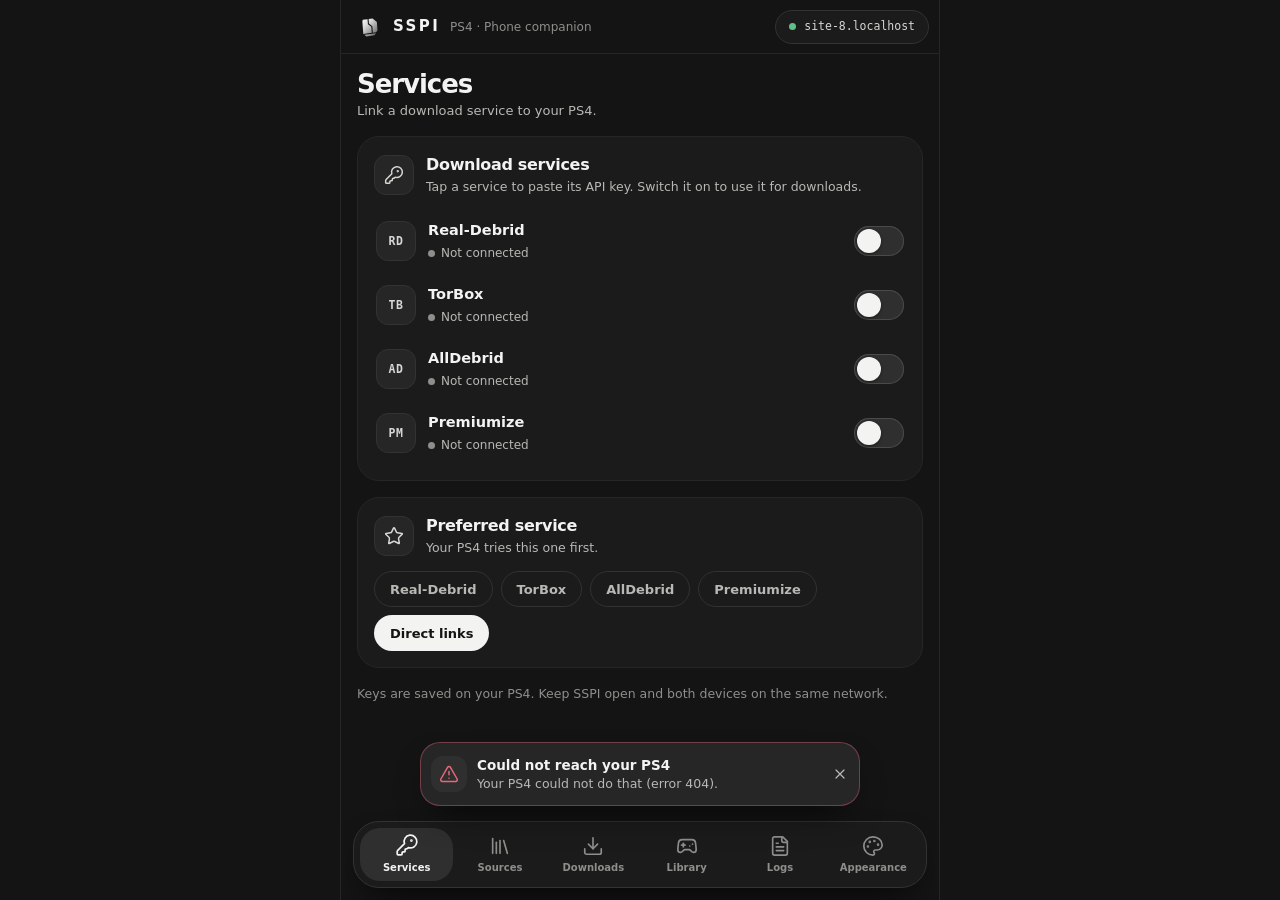
==== commit 43247239: "Add a Logs tab to the phone companion The phone companion can now list and read SSPI's logs, other p" ====
--- a/app/PhoneCompanion.html
+++ b/app/PhoneCompanion.html
@@ -3,13 +3,12 @@
 <head>
 <meta charset="utf-8">
 <meta name="viewport" content="width=device-width,initial-scale=1,viewport-fit=cover">
-<meta name="theme-color" content="#09090a">
+<meta name="theme-color" content="#141414">
 <meta name="referrer" content="no-referrer">
 <title>SSPI</title>
 <style>
-/* SSPI phone downloader. SSPI Windows tokens with the PS4 Cartridge silver. One dark look; no page backgrounds. */
-:root{color-scheme:dark;--world:#09090a;--card:#141416;--well:#0d0d0f;--raised:#1f1f23;--raised-2:#27272c;--line:rgba(255,255,255,.07);--line-2:rgba(255,255,255,.11);--line-3:rgba(255,255,255,.2);--ink:#f0f0ee;--ink-2:#cfcfd3;--muted:#a3a3a9;--faint:#76767d;--accent:#e4e4e1;--accent-ink:#111113;--good:#46a758;--warn:#d4a13d;--fail:#e5484d;--good-ink:#9dccaf;--warn-ink:#e4bf7a;--fail-ink:#eca3a7;--accent-grad:linear-gradient(90deg,color-mix(in srgb,var(--accent) 42%,#161616),var(--accent) 70%,color-mix(in srgb,var(--accent) 50%,#fff));--accent-face:linear-gradient(180deg,color-mix(in srgb,var(--accent) 62%,#fff),var(--accent) 50%,color-mix(in srgb,var(--accent) 82%,#000));--accent-glow:color-mix(in srgb,var(--accent) 55%,transparent);--metal:linear-gradient(145deg,#2d2d32,#19191c 58%,#121214);--glass:rgba(15,15,17,.74);--font:"Geist","Segoe UI Variable Text","Segoe UI",system-ui,-apple-system,Roboto,sans-serif;--mono:"Geist Mono",ui-monospace,"Cascadia Mono",Menlo,Consolas,monospace;--snappy:cubic-bezier(.2,.9,.25,1);--soft:cubic-bezier(.2,.8,.2,1);--bouncy:cubic-bezier(.3,1.4,.5,1);--bar-h:54px;--rail-h:68px;padding:env(safe-area-inset-top,0px) 0 env(safe-area-inset-bottom,0px)}
-@supports not (color:color-mix(in srgb,red 50%,blue)){:root{--accent-grad:var(--accent);--accent-face:var(--accent);--accent-glow:transparent}}
+/* SSPI phone companion. The PS4 app's charcoal palette: flat surfaces, solid fills, no blur or background images. */
+:root{color-scheme:dark;--world:#141414;--card:#1b1b1b;--well:#101010;--raised:#262626;--raised-2:#2f2f2f;--line:#262626;--line-2:#323232;--line-3:#4a4a4a;--ink:#f3f3f1;--ink-2:#d6d6d2;--muted:#b8b8b4;--faint:#8e8e8a;--accent:#e4e4e1;--accent-ink:#202020;--good:#5fbf86;--warn:#e0b25c;--fail:#e5677a;--good-ink:#83d7a3;--warn-ink:#f0c674;--fail-ink:#f495a1;--accent-grad:var(--accent);--accent-face:var(--accent);--accent-glow:transparent;--metal:var(--raised);--glass:var(--world);--font:"Geist","Segoe UI Variable Text","Segoe UI",system-ui,-apple-system,Roboto,sans-serif;--mono:"Geist Mono",ui-monospace,"Cascadia Mono",Menlo,Consolas,monospace;--snappy:cubic-bezier(.2,.9,.25,1);--soft:cubic-bezier(.2,.8,.2,1);--bouncy:cubic-bezier(.3,1.4,.5,1);--bar-h:54px;--rail-h:68px;padding:env(safe-area-inset-top,0px) 0 env(safe-area-inset-bottom,0px)}
 *{box-sizing:border-box;-webkit-tap-highlight-color:transparent}
 html{height:100%;box-sizing:border-box;background:var(--world)}
 body{height:100%;margin:0;overflow:hidden;background:var(--world);color:var(--ink);font:400 14px/1.5 var(--font);-webkit-font-smoothing:antialiased;overscroll-behavior:none}
@@ -21,23 +20,23 @@
 .i.sm{width:16px;height:16px}
 .mono{font-family:var(--mono);font-variant-numeric:tabular-nums}
 .sr{position:absolute;width:1px;height:1px;overflow:hidden;clip:rect(0 0 0 0);white-space:nowrap;opacity:0}
-.glass{background:var(--glass);-webkit-backdrop-filter:blur(22px) saturate(1.6);backdrop-filter:blur(22px) saturate(1.6)}
-
-/* Shell: glass title bar and a floating rail over the swipe pager */
+.glass{background:var(--glass)}
+
+/* Shell: title bar and a floating rail over the swipe pager */
 .app{position:relative;height:100%;max-width:600px;margin:0 auto;overflow:hidden;background:var(--world)}
 @media(min-width:640px){.app{border-inline:1px solid var(--line)}}
 .titlebar{position:absolute;inset:0 0 auto;z-index:30;display:flex;align-items:center;gap:10px;height:var(--bar-h);padding:0 10px 0 16px;border-bottom:1px solid var(--line)}
 .brand{display:flex;align-items:center;gap:10px;min-width:0;flex:1}
-.brand svg{width:26px;height:26px;flex:none;filter:drop-shadow(0 3px 8px rgba(0,0,0,.7))}
-.brand b{font-size:15px;font-weight:800;letter-spacing:.16em;background:linear-gradient(180deg,#fafafa 20%,#9d9d9d);-webkit-background-clip:text;background-clip:text;color:transparent}
+.brand svg{width:26px;height:26px;flex:none}
+.brand b{font-size:15px;font-weight:800;letter-spacing:.16em;color:var(--ink)}
 .brand span{font-size:12px;color:var(--faint);white-space:nowrap;overflow:hidden;text-overflow:ellipsis}
-.conn{display:flex;align-items:center;gap:8px;height:34px;padding:0 13px;border-radius:99px;border:1px solid var(--line-2);background:rgba(255,255,255,.04);color:var(--ink-2);font-size:11.5px;transition:background .15s,transform .15s var(--snappy)}
+.conn{display:flex;align-items:center;gap:8px;height:34px;padding:0 13px;border-radius:99px;border:1px solid var(--line-2);background:var(--card);color:var(--ink-2);font-size:11.5px;transition:background .15s,transform .15s var(--snappy)}
 .conn:active{background:rgba(255,255,255,.09);transform:scale(.95)}
 .conn.offline .ping{background:var(--warn);animation:none}
 .conn.ended{color:var(--fail-ink)}
 .conn.ended .ping{background:var(--fail);animation:none}
 .ping{width:7px;height:7px;flex:none;border-radius:50%;background:var(--good);animation:ping 2.4s infinite}
-@keyframes ping{0%{box-shadow:0 0 0 0 rgba(70,167,88,.55)}70%,100%{box-shadow:0 0 0 7px rgba(70,167,88,0)}}
+@keyframes ping{0%{box-shadow:0 0 0 0 rgba(95,191,134,.5)}70%,100%{box-shadow:0 0 0 7px rgba(95,191,134,0)}}
 .pager{position:absolute;inset:0;display:flex;overflow-x:auto;overflow-y:hidden;scroll-snap-type:x mandatory;overscroll-behavior-x:contain;scrollbar-width:none}
 .pager::-webkit-scrollbar,.page::-webkit-scrollbar{display:none}
 .page{flex:0 0 100%;min-width:0;scroll-snap-align:start;scroll-snap-stop:always;overflow-y:auto;overscroll-behavior-y:contain;scrollbar-width:none;padding:calc(var(--bar-h) + 16px) 16px calc(var(--rail-h) + 48px);display:flex;flex-direction:column;gap:16px}
@@ -46,26 +45,27 @@
 @keyframes peek{40%{transform:translateX(-36px)}}
 .heading h1{font-size:26px;font-weight:750;letter-spacing:-.04em;line-height:1.1;text-wrap:balance}
 .heading p{font-size:13px;color:var(--muted);margin-top:2px}
-.rail{position:absolute;left:12px;right:12px;bottom:12px;z-index:30;display:grid;grid-template-columns:repeat(5,minmax(0,1fr));padding:6px;border-radius:26px;border:1px solid var(--line-2);box-shadow:0 22px 48px -18px rgba(0,0,0,.95),inset 0 1px 0 rgba(255,255,255,.07)}
-.rail button{position:relative;z-index:1;display:grid;justify-items:center;gap:3px;padding:7px 0 6px;border:0;background:none;color:var(--faint);font-size:10.5px;font-weight:550;letter-spacing:.01em;transition:color .2s}
+.rail{position:absolute;left:12px;right:12px;bottom:12px;z-index:30;display:grid;grid-template-columns:repeat(6,minmax(0,1fr));padding:6px;border-radius:26px;border:1px solid var(--line-2);background:var(--card);box-shadow:0 16px 36px -16px rgba(0,0,0,.9)}
+.rail button{position:relative;z-index:1;display:grid;justify-items:center;gap:3px;padding:7px 0 6px;border:0;background:none;color:var(--faint);font-size:10px;font-weight:550;letter-spacing:0;transition:color .2s}
+.rail button>span{max-width:100%;overflow:hidden;text-overflow:ellipsis;white-space:nowrap}
 .rail button[aria-current=page]{color:var(--ink)}
 .rail .i{width:22px;height:22px;transition:transform .3s var(--bouncy)}
 .rail button[aria-current=page] .i{transform:translateY(-1px) scale(1.07)}
 .rail button:active .i{transform:scale(.84)}
-.rail .pill{position:absolute;top:6px;bottom:6px;left:6px;width:calc((100% - 12px) / 5);pointer-events:none;will-change:transform;border-radius:20px;background:linear-gradient(180deg,rgba(255,255,255,.14),rgba(255,255,255,.05));box-shadow:inset 0 1px 0 rgba(255,255,255,.16),0 8px 18px -10px #000}
+.rail .pill{position:absolute;top:6px;bottom:6px;left:6px;width:calc((100% - 12px) / 6);pointer-events:none;will-change:transform;border-radius:20px;background:var(--raised-2)}
 .rail .bar{display:none}
-.rail .badge{position:absolute;top:2px;left:calc(50% + 7px);min-width:18px;height:18px;padding:0 5px;border-radius:9px;background:var(--ink);color:var(--world);font:700 10px/18px var(--font);font-style:normal;box-shadow:0 0 0 2px #151517;animation:pop .45s var(--bouncy)}
+.rail .badge{position:absolute;top:2px;left:calc(50% + 7px);min-width:18px;height:18px;padding:0 5px;border-radius:9px;background:var(--ink);color:var(--world);font:700 10px/18px var(--font);font-style:normal;box-shadow:0 0 0 2px var(--card);animation:pop .45s var(--bouncy)}
 .rail .badge.alert{background:var(--fail);color:#fff}
 @keyframes pop{from{transform:scale(.4)}}
 
 /* Surfaces */
-.card{position:relative;display:flex;flex-direction:column;gap:14px;min-width:0;padding:16px;border-radius:22px;border:1px solid var(--line);background:linear-gradient(180deg,rgba(255,255,255,.045),rgba(255,255,255,.015));box-shadow:inset 0 1px 0 rgba(255,255,255,.045)}
+.card{position:relative;display:flex;flex-direction:column;gap:14px;min-width:0;padding:16px;border-radius:22px;border:1px solid var(--line);background:var(--card)}
 .card-head{display:flex;align-items:center;gap:12px;min-width:0}
 .card-head>div:not(.tile){flex:1;min-width:0}
 .card-head h2{font-size:16px;font-weight:650;letter-spacing:-.02em}
 .card-head p{margin-top:1px;font-size:12.5px;line-height:1.45;color:var(--muted)}
-.tile,.mono-tile{width:40px;height:40px;flex:none;display:grid;place-items:center;border-radius:12px;background:var(--metal);border:1px solid rgba(255,255,255,.09);box-shadow:inset 0 1px 0 rgba(255,255,255,.09),0 8px 16px -10px #000;color:var(--ink-2)}
-.mono-tile{font:700 11.5px var(--mono);letter-spacing:.06em;color:#d9d9d9;text-shadow:0 1px 0 rgba(0,0,0,.7)}
+.tile,.mono-tile{width:40px;height:40px;flex:none;display:grid;place-items:center;border-radius:12px;background:var(--raised);border:1px solid var(--line-2);color:var(--ink-2)}
+.mono-tile{font:700 11.5px var(--mono);letter-spacing:.06em;color:var(--ink-2)}
 .label{font-size:12px;font-weight:550;color:var(--ink-2)}
 .label output{float:right;color:var(--muted)}
 .hint{font-size:12.5px;line-height:1.55;color:var(--faint)}
@@ -82,18 +82,18 @@
 .state{display:flex;align-items:center;gap:6px;min-width:0;font-size:12px;color:var(--muted)}
 .state>span{white-space:nowrap;overflow:hidden;text-overflow:ellipsis}
 .dot{width:7px;height:7px;flex:none;border-radius:50%;background:var(--faint)}
-.state[data-state=valid]{color:var(--good-ink)}.state[data-state=valid] .dot{background:var(--good);box-shadow:0 0 8px rgba(70,167,88,.8)}
+.state[data-state=valid]{color:var(--good-ink)}.state[data-state=valid] .dot{background:var(--good)}
 .state[data-state=limited],.state[data-state=plan_unknown],.state[data-state=unavailable]{color:var(--warn-ink)}
-.state[data-state=limited] .dot,.state[data-state=plan_unknown] .dot,.state[data-state=unavailable] .dot{background:var(--warn);box-shadow:0 0 8px rgba(212,161,61,.7)}
-.state[data-state=rejected]{color:var(--fail-ink)}.state[data-state=rejected] .dot{background:var(--fail);box-shadow:0 0 8px rgba(229,72,77,.7)}
+.state[data-state=limited] .dot,.state[data-state=plan_unknown] .dot,.state[data-state=unavailable] .dot{background:var(--warn)}
+.state[data-state=rejected]{color:var(--fail-ink)}.state[data-state=rejected] .dot{background:var(--fail)}
 .state[data-state=checking] .dot{width:11px;height:11px;background:none;border:1.5px solid var(--line-3);border-top-color:var(--ink);animation:spin .8s linear infinite}
 @keyframes spin{to{transform:rotate(360deg)}}
 
 /* Controls */
-.switch{position:relative;width:50px;height:30px;flex:none;border:0;padding:0;border-radius:99px;background:#26262b;box-shadow:inset 0 1px 3px rgba(0,0,0,.6),inset 0 0 0 1px rgba(255,255,255,.05);transition:background .25s}
-.switch::after{content:"";position:absolute;top:3px;left:3px;width:24px;height:24px;border-radius:50%;background:linear-gradient(180deg,#f6f6f4,#b4b4b1);box-shadow:0 2px 5px rgba(0,0,0,.5),inset 0 1px 0 #fff;transition:transform .42s var(--bouncy),width .16s,background .2s}
-.switch[aria-checked=true]{background:var(--accent-grad);box-shadow:inset 0 1px 2px rgba(0,0,0,.3),0 0 16px -4px var(--accent-glow)}
-.switch[aria-checked=true]::after{transform:translateX(20px);background:linear-gradient(180deg,#2c2c31,#101012);box-shadow:0 2px 5px rgba(0,0,0,.5),inset 0 1px 0 rgba(255,255,255,.12)}
+.switch{position:relative;width:50px;height:30px;flex:none;border:0;padding:0;border-radius:99px;background:var(--raised-2);box-shadow:inset 0 0 0 1px var(--line-3);transition:background .25s}
+.switch::after{content:"";position:absolute;top:3px;left:3px;width:24px;height:24px;border-radius:50%;background:var(--ink);box-shadow:0 1px 3px rgba(0,0,0,.45);transition:transform .42s var(--bouncy),width .16s,background .2s}
+.switch[aria-checked=true]{background:var(--accent);box-shadow:none}
+.switch[aria-checked=true]::after{transform:translateX(20px);background:var(--accent-ink)}
 .switch:active::after{width:29px}
 .switch[aria-checked=true]:active::after{transform:translateX(15px)}
 .switch:disabled{opacity:.45}
@@ -103,9 +103,9 @@
 .toggle-row small{font-size:12px;line-height:1.45;color:var(--muted)}
 .btn{display:inline-flex;align-items:center;justify-content:center;gap:8px;height:50px;padding:0 18px;border-radius:16px;border:1px solid var(--line-2);background:rgba(255,255,255,.05);color:var(--ink);font-size:15px;font-weight:550;white-space:nowrap;transition:transform .16s var(--snappy),background .15s,opacity .15s,filter .15s}
 .btn:active{transform:scale(.96);background:rgba(255,255,255,.1)}
-.btn.primary{border-color:transparent;background:var(--accent-face);color:var(--accent-ink);font-weight:650;box-shadow:inset 0 1px 0 rgba(255,255,255,.6),0 12px 26px -14px var(--accent-glow)}
+.btn.primary{border-color:transparent;background:var(--accent);color:var(--accent-ink);font-weight:650}
 .btn.primary:active{filter:brightness(.9)}
-.btn.danger{color:var(--fail-ink);border-color:rgba(229,72,77,.35)}
+.btn.danger{color:var(--fail-ink);border-color:rgba(229,103,122,.4)}
 .btn.block{width:100%}
 .btn:disabled{opacity:.4;pointer-events:none}
 .btn.busy{pointer-events:none}
@@ -121,7 +121,7 @@
 .field input{flex:1;min-width:0;height:48px;border:0;outline:0;background:none;font-size:16px}
 .field input::placeholder,.area::placeholder{color:var(--faint)}
 .field>.i{color:var(--faint)}
-.field.bad{border-color:rgba(229,72,77,.65)}
+.field.bad{border-color:rgba(229,103,122,.65)}
 .shake{animation:shake .36s}
 @keyframes shake{20%,60%{transform:translateX(-6px)}40%,80%{transform:translateX(6px)}}
 .area{display:block;width:100%;min-height:150px;resize:vertical;padding:13px 14px;border-radius:16px;border:1px solid var(--line-2);background:var(--well);font:16px/1.5 var(--mono);color:var(--ink);outline:0;word-break:break-all;transition:border-color .15s,box-shadow .15s}
@@ -131,13 +131,14 @@
 .chip:active{transform:scale(.94)}
 .chip[aria-checked=true]{border-color:transparent;background:var(--ink);color:var(--world)}
 .tag{display:inline-flex;align-items:center;gap:6px;height:26px;padding:0 10px;border-radius:99px;font-size:11.5px;font-weight:550;color:var(--ink-2);background:rgba(255,255,255,.06);white-space:nowrap;animation:pop .35s var(--bouncy)}
-.tag.good{color:var(--good-ink);background:rgba(70,167,88,.12)}.tag.warn{color:var(--warn-ink);background:rgba(212,161,61,.12)}.tag.bad{color:var(--fail-ink);background:rgba(229,72,77,.12)}
+.tag.good{color:var(--good-ink);background:rgba(95,191,134,.12)}.tag.warn{color:var(--warn-ink);background:rgba(224,178,92,.12)}.tag.bad{color:var(--fail-ink);background:rgba(229,103,122,.12)}
 .seg{display:flex;gap:3px;padding:4px;border-radius:16px;background:rgba(255,255,255,.04);border:1px solid var(--line)}
 .seg button{flex:1;height:38px;border:0;border-radius:12px;background:transparent;color:var(--muted);font-size:13px;font-weight:550;transition:background .2s,color .2s}
-.seg button[aria-checked=true]{background:linear-gradient(180deg,rgba(255,255,255,.14),rgba(255,255,255,.07));color:var(--ink);box-shadow:inset 0 1px 0 rgba(255,255,255,.12),0 4px 10px -6px #000}
+.seg button[aria-checked=true]{background:var(--raised-2);color:var(--ink)}
 input[type=range]{width:100%;height:28px;margin:0;accent-color:var(--accent)}
-.note{display:flex;gap:10px;align-items:flex-start;padding:12px 14px;border-radius:16px;background:rgba(212,161,61,.08);border:1px solid rgba(212,161,61,.25);color:var(--warn-ink);font-size:13px}
-.note.bad{background:rgba(229,72,77,.08);border-color:rgba(229,72,77,.3);color:var(--fail-ink)}
+.note{display:flex;gap:10px;align-items:flex-start;padding:12px 14px;border-radius:16px;background:rgba(224,178,92,.08);border:1px solid rgba(224,178,92,.25);color:var(--warn-ink);font-size:13px}
+.note[hidden]{display:none}
+.note.bad{background:rgba(229,103,122,.08);border-color:rgba(229,103,122,.3);color:var(--fail-ink)}
 .kv{display:flex;justify-content:space-between;align-items:center;gap:12px;padding:12px 0;border-bottom:1px solid var(--line);font-size:13.5px;color:var(--muted)}
 .kv b{color:var(--ink);font-weight:550}
 
@@ -147,42 +148,38 @@
 .games{display:grid;grid-template-columns:repeat(2,minmax(0,1fr));gap:22px 14px}
 @media(min-width:480px){.games{grid-template-columns:repeat(3,minmax(0,1fr))}}
 .game{display:flex;flex-direction:column;gap:9px;min-width:0;padding:0;border:0;background:none;text-align:left;-webkit-touch-callout:none}
-.case{position:relative;display:block;aspect-ratio:1080/1379;max-width:100%;border-radius:10px;overflow:hidden;background:#151515;box-shadow:0 18px 30px -18px #000,0 0 0 1px rgba(255,255,255,.06);transition:transform .22s var(--soft),box-shadow .22s}
-.case::after{content:"";position:absolute;inset:0;background:linear-gradient(125deg,rgba(255,255,255,.16),transparent 38%);pointer-events:none}
+.case{position:relative;display:block;aspect-ratio:1080/1379;max-width:100%;border-radius:10px;overflow:hidden;background:var(--card);box-shadow:0 0 0 1px var(--line-2);transition:transform .22s var(--soft),box-shadow .22s}
 .case img{display:block;width:100%;height:100%;object-fit:contain}
 .case.plain{display:grid;place-items:center;color:var(--faint)}
 .game:active .case{transform:translateY(-3px) scale(.98)}
-.game.held .case{transform:scale(1.06);box-shadow:0 26px 50px -16px #000,0 0 0 1px rgba(255,255,255,.12)}
+.game.held .case{transform:scale(1.06);box-shadow:0 0 0 1px var(--line-3)}
 .game b{font-size:13.5px;font-weight:600;line-height:1.35;display:-webkit-box;-webkit-line-clamp:2;-webkit-box-orient:vertical;overflow:hidden}
 .game small{margin-top:-5px;font-size:11px;color:var(--faint)}
-.case .flag{position:absolute;right:7px;bottom:7px;z-index:1;height:22px;padding:0 9px;border-radius:99px;background:rgba(12,12,14,.85);color:var(--ink);font-size:10.5px;font-weight:650;line-height:22px}
+.case .flag{position:absolute;right:7px;bottom:7px;z-index:1;height:22px;padding:0 9px;border-radius:99px;background:rgba(20,20,20,.9);color:var(--ink);font-size:10.5px;font-weight:650;line-height:22px}
 .previews{display:grid;grid-template-columns:1fr 1fr;gap:12px}
 .previews figure{margin:0;display:flex;flex-direction:column;gap:6px;min-width:0}
-.previews canvas{display:block;width:100%;height:auto;max-width:100%;border-radius:12px;background:#1c1e22;box-shadow:0 14px 26px -16px #000}
+.previews canvas{display:block;width:100%;height:auto;max-width:100%;border-radius:12px;background:var(--card);box-shadow:0 0 0 1px var(--line)}
 .previews figcaption{font-size:11.5px;color:var(--faint)}
 .dots{display:flex;flex-wrap:wrap;gap:12px}
-.dots button{width:34px;height:34px;border-radius:50%;border:0;background:radial-gradient(circle at 34% 28%,rgba(255,255,255,.6),transparent 42%),var(--c);box-shadow:inset 0 0 0 1px rgba(255,255,255,.2);transition:transform .2s var(--bouncy),box-shadow .2s}
+.dots button{width:34px;height:34px;border-radius:50%;border:0;background:var(--c);box-shadow:inset 0 0 0 1px rgba(255,255,255,.18);transition:transform .2s var(--bouncy),box-shadow .2s}
 .dots button:active{transform:scale(.86)}
 .dots button[aria-checked=true]{box-shadow:0 0 0 3px var(--world),0 0 0 5px var(--c)}
 .swatches{display:grid;grid-template-columns:repeat(3,minmax(0,1fr));gap:10px}
 .swatch{position:relative;display:flex;flex-direction:column;align-items:center;gap:8px;padding:14px 4px 11px;border-radius:18px;border:1px solid var(--line);background:rgba(255,255,255,.025);color:var(--muted);font-size:12px;cursor:pointer;transition:transform .2s var(--bouncy),border-color .2s,background .2s}
 .swatch:active{transform:scale(.94)}
-.swatch i{width:34px;height:34px;border-radius:50%;background:radial-gradient(circle at 34% 28%,rgba(255,255,255,.6),transparent 42%),var(--c);box-shadow:inset 0 0 0 1px rgba(255,255,255,.18),0 8px 18px -8px var(--c);transition:box-shadow .25s,transform .3s var(--bouncy)}
+.swatch i{width:34px;height:34px;border-radius:50%;background:var(--c);box-shadow:inset 0 0 0 1px rgba(255,255,255,.18);transition:box-shadow .25s,transform .3s var(--bouncy)}
 .swatch[aria-checked=true]{border-color:var(--line-3);background:rgba(255,255,255,.07);color:var(--ink)}
-.swatch[aria-checked=true] i{transform:scale(1.08);box-shadow:0 0 0 3px var(--world),0 0 0 5px var(--c),0 10px 22px -8px var(--c)}
+.swatch[aria-checked=true] i{transform:scale(1.08);box-shadow:0 0 0 3px var(--card),0 0 0 5px var(--c)}
 
 /* Downloads: hero, filters, transfer rows and the Finished folder */
 .heading.with-action{display:flex;align-items:flex-end;justify-content:space-between;gap:12px}
-.add-btn{width:42px;height:42px;flex:none;display:grid;place-items:center;border:0;border-radius:99px;background:var(--accent-face);color:var(--accent-ink);box-shadow:inset 0 1px 0 rgba(255,255,255,.6),0 12px 26px -12px var(--accent-glow);transition:transform .3s var(--bouncy)}
+.add-btn{width:42px;height:42px;flex:none;display:grid;place-items:center;border:0;border-radius:99px;background:var(--accent);color:var(--accent-ink);transition:transform .3s var(--bouncy)}
 .add-btn:active{transform:scale(.86) rotate(90deg)}
 .add-btn .i{width:24px;height:24px;stroke-width:2.2}
-.hero{position:relative;isolation:isolate;overflow:hidden;padding:12px 14px 12px 12px;border-radius:20px;border:1px solid var(--line-2);background:#111113;box-shadow:0 20px 44px -30px #000,inset 0 1px 0 rgba(255,255,255,.07);cursor:pointer;transition:transform .2s var(--snappy)}
+.hero{position:relative;isolation:isolate;overflow:hidden;padding:12px 14px 12px 12px;border-radius:20px;border:1px solid var(--line-2);background:var(--card);cursor:pointer;transition:transform .2s var(--snappy)}
 .hero:active{transform:scale(.985)}
-.hero-glow{position:absolute;inset:-40%;z-index:-2;opacity:.5;filter:blur(34px) saturate(1.8)}
-.hero-glow img{display:block;width:100%;height:100%;object-fit:cover}
-.hero::after{content:"";position:absolute;inset:0;z-index:-1;background:linear-gradient(90deg,rgba(9,9,10,.2),rgba(9,9,10,.72) 70%)}
 .hero-row{display:flex;align-items:center;gap:13px}
-.hero-case{width:52px;flex:none;aspect-ratio:1080/1379;border-radius:7px;overflow:hidden;box-shadow:0 12px 24px -10px rgba(0,0,0,.95),0 0 0 1px rgba(255,255,255,.1)}
+.hero-case{width:52px;flex:none;aspect-ratio:1080/1379;border-radius:7px;overflow:hidden;box-shadow:0 0 0 1px var(--line-2)}
 .hero-case img{display:block;width:100%;height:100%;object-fit:cover}
 .hero-case.plain,.hero .tile{display:grid;place-items:center;background:var(--metal);color:var(--ink-2)}
 .hero-info{flex:1;min-width:0;display:flex;flex-direction:column;gap:2px}
@@ -194,8 +191,7 @@
 .meter{position:relative;display:block;flex:1;height:6px;border-radius:99px;background:rgba(255,255,255,.1);overflow:hidden}
 .hero-pct{min-width:3.4ch;font:700 15px var(--mono);letter-spacing:-.02em;text-align:right}
 .meter-fill,.x-fill{position:relative;display:block;height:100%;width:0;overflow:hidden;border-radius:inherit;background:var(--accent-grad);transition:width .9s linear}
-.meter-fill{box-shadow:0 0 14px -2px var(--accent-glow)}
-.meter-fill.moving::after,.x-fill.moving::after{content:"";position:absolute;inset:0;background:linear-gradient(100deg,transparent 25%,rgba(255,255,255,.65) 50%,transparent 75%);transform:translateX(-100%);animation:sheen 2.2s ease-in-out infinite}
+.meter-fill.moving::after,.x-fill.moving::after{content:"";position:absolute;inset:0;background:linear-gradient(100deg,transparent 25%,rgba(255,255,255,.35) 50%,transparent 75%);transform:translateX(-100%);animation:sheen 2.2s ease-in-out infinite}
 @keyframes sheen{to{transform:translateX(100%)}}
 .hero-foot{font-size:12px;font-weight:500;font-variant-numeric:tabular-nums;color:var(--muted);white-space:nowrap;overflow:hidden;text-overflow:ellipsis}
 .hero-next{display:flex;flex-wrap:wrap;gap:6px;margin-top:10px;padding-top:10px;border-top:1px solid var(--line)}
@@ -204,7 +200,7 @@
 .hero.idle{cursor:pointer}
 .hero.idle .tile{color:var(--good-ink)}
 .xgroup{border-radius:18px;border:1px solid var(--line);background:rgba(255,255,255,.028);overflow:hidden}
-.xgroup.failed{border-color:rgba(229,72,77,.3)}
+.xgroup.failed{border-color:rgba(229,103,122,.35)}
 .xgroup-head{display:flex;align-items:center;gap:12px;padding:10px 12px 4px 10px}
 .xgroup-text{flex:1;min-width:0;display:flex;flex-direction:column}
 .xgroup-text strong{font-size:14.5px;font-weight:650;white-space:nowrap;overflow:hidden;text-overflow:ellipsis}
@@ -212,7 +208,7 @@
 .xgroup-body{display:flex;flex-direction:column;padding:0 4px 4px 58px}
 .xgroup .xfer{border:0;border-radius:12px;background:transparent}
 .xgroup .xfer+.xfer{border-top:1px solid var(--line);border-radius:0}
-.xgroup .xfer.failed{background:rgba(229,72,77,.06)}
+.xgroup .xfer.failed{background:rgba(229,103,122,.07)}
 .xgroup .x-main{grid-template-columns:minmax(0,1fr);padding:9px 4px 9px 6px}
 .xgroup .x-main .thumb{display:none}
 .xgroup .x-top strong{font-size:13.5px;font-weight:600}
@@ -224,19 +220,19 @@
 .filters button{height:36px;padding:0 14px;border-radius:99px;border:1px solid var(--line-2);background:transparent;color:var(--muted);font-size:13px;font-weight:550;transition:background .2s,color .2s,border-color .2s,transform .15s var(--snappy)}
 .filters button b{margin-left:6px;font:650 12px var(--mono);color:var(--faint)}
 .filters button[aria-checked=true]{border-color:transparent;background:var(--ink);color:var(--world)}
-.filters button[aria-checked=true] b{color:#5c5c62}
+.filters button[aria-checked=true] b{color:#6a6a66}
 .filters button.alert b{color:var(--fail)}
 .filters button:active{transform:scale(.94)}
 .xlist{display:flex;flex-direction:column;gap:8px}
 .group-label{margin:6px 4px -2px;font-size:11px;font-weight:650;letter-spacing:.09em;text-transform:uppercase;color:var(--faint)}
 .xfer{display:flex;align-items:center;gap:4px;border-radius:18px;border:1px solid var(--line);background:rgba(255,255,255,.028);transition:background .15s,transform .15s var(--snappy),border-color .2s}
 .xfer:has(>.x-main:active){background:rgba(255,255,255,.07);transform:scale(.985)}
-.xfer.failed{border-color:rgba(229,72,77,.3);background:linear-gradient(90deg,rgba(229,72,77,.1),rgba(229,72,77,.02))}
-.xfer.warn{border-color:rgba(212,161,61,.3);background:linear-gradient(90deg,rgba(212,161,61,.09),rgba(212,161,61,.015))}
+.xfer.failed{border-color:rgba(229,103,122,.35);background:rgba(229,103,122,.07)}
+.xfer.warn{border-color:rgba(224,178,92,.35);background:rgba(224,178,92,.06)}
 .xfer.fresh{animation:fresh 1.4s var(--soft)}
-@keyframes fresh{from{box-shadow:0 0 0 2px var(--accent),0 0 24px -4px var(--accent-glow)}}
+@keyframes fresh{from{box-shadow:0 0 0 2px var(--accent)}}
 .x-main{flex:1;min-width:0;display:grid;grid-template-columns:46px minmax(0,1fr);gap:12px;align-items:center;padding:10px 6px 10px 10px;border:0;border-radius:18px;background:none;text-align:left}
-.thumb{display:grid;place-items:center;width:46px;aspect-ratio:1080/1379;max-width:100%;border-radius:7px;overflow:hidden;background:var(--metal);color:var(--ink-2);box-shadow:0 8px 16px -10px #000,0 0 0 1px rgba(255,255,255,.07)}
+.thumb{display:grid;place-items:center;width:46px;aspect-ratio:1080/1379;max-width:100%;border-radius:7px;overflow:hidden;background:var(--raised);color:var(--ink-2);box-shadow:0 0 0 1px var(--line-2)}
 .thumb img{display:block;width:100%;height:100%;object-fit:cover}
 .x-body{min-width:0;display:flex;flex-direction:column}
 .x-top{display:flex;align-items:center;gap:8px;min-width:0}
@@ -260,15 +256,15 @@
 @keyframes blink{50%{opacity:.4}}
 .stagger>*{animation:rise .5s var(--soft) backwards;animation-delay:calc(var(--i,0) * 40ms)}
 @keyframes rise{from{opacity:0;transform:translateY(12px)}}
-.folder{border-radius:20px;border:1px solid var(--line);background:linear-gradient(180deg,rgba(255,255,255,.04),rgba(255,255,255,.015));overflow:hidden}
+.folder{border-radius:20px;border:1px solid var(--line);background:var(--card);overflow:hidden}
 .folder-head{display:flex;align-items:center;gap:12px;width:100%;padding:12px 14px;border:0;background:none;text-align:left;transition:background .15s}
 .folder-head:active{background:rgba(255,255,255,.05)}
-.folder-icon{width:42px;height:42px;flex:none;display:grid;place-items:center;border-radius:13px;background:var(--metal);border:1px solid rgba(255,255,255,.09);box-shadow:inset 0 1px 0 rgba(255,255,255,.09);color:var(--good-ink)}
+.folder-icon{width:42px;height:42px;flex:none;display:grid;place-items:center;border-radius:13px;background:var(--raised);border:1px solid var(--line-2);color:var(--good-ink)}
 .folder-text{flex:1;min-width:0;display:flex;flex-direction:column}
 .folder-text strong{font-size:15px;font-weight:650}
 .folder-text small{font-size:12px;color:var(--muted)}
 .fan{display:flex;align-items:center;padding-left:12px}
-.fan img{width:26px;height:auto;margin-left:-12px;border-radius:4px;box-shadow:0 6px 12px -4px #000,0 0 0 1px rgba(0,0,0,.5);transform:rotate(var(--r));transition:transform .45s var(--bouncy)}
+.fan img{width:26px;height:auto;margin-left:-12px;border-radius:4px;box-shadow:0 0 0 1px rgba(0,0,0,.6);transform:rotate(var(--r));transition:transform .45s var(--bouncy)}
 .folder[data-open=true] .fan img{transform:rotate(0) translateY(-3px)}
 .chev{color:var(--faint);transition:transform .4s var(--snappy)}
 .folder[data-open=true] .chev{transform:rotate(90deg)}
@@ -284,25 +280,38 @@
 .detail-top .thumb{width:84px;border-radius:10px}
 .detail-top>div{flex:1;min-width:0}
 
+/* Logs: crash reports, the kernel log snapshot and log files, kept on this phone */
+.log-list{display:flex;flex-direction:column;gap:2px;margin:0 -6px}
+.log-row{display:flex;align-items:center;gap:12px;width:100%;min-height:58px;padding:9px 8px;border:0;border-radius:14px;background:none;text-align:left;transition:background .15s,transform .15s var(--snappy)}
+.log-row:active{background:rgba(255,255,255,.05);transform:scale(.985)}
+.log-row .tile{width:36px;height:36px;border-radius:11px}
+.log-row.crash .tile{color:var(--fail-ink)}
+.log-empty{padding:10px 2px;font-size:13px;color:var(--muted)}
+.log-group{margin:8px 2px 2px;font-size:11px;font-weight:650;letter-spacing:.09em;text-transform:uppercase;color:var(--faint)}
+.log-group:first-child{margin-top:0}
+.logview{margin:0;min-height:120px;max-height:46vh;overflow:auto;padding:12px;border-radius:14px;border:1px solid var(--line-2);background:var(--well);font:11.5px/1.55 var(--mono);color:var(--ink-2);white-space:pre-wrap;overflow-wrap:anywhere;-webkit-overflow-scrolling:touch}
+.logview .bad{color:var(--fail-ink)}
+.logview .warn{color:var(--warn-ink)}
+
 /* Overlays: toasts, pull to refresh, sheet */
 .toasts{position:absolute;left:12px;right:12px;bottom:calc(var(--rail-h) + 26px);z-index:40;display:flex;flex-direction:column;align-items:center;gap:8px;pointer-events:none}
-.toast{pointer-events:auto;width:100%;max-width:440px;display:grid;grid-template-columns:36px minmax(0,1fr) 36px;gap:10px;align-items:center;padding:10px 4px 10px 10px;border-radius:20px;border:1px solid var(--line-2);background:rgba(22,22,25,.84);-webkit-backdrop-filter:blur(22px) saturate(1.6);backdrop-filter:blur(22px) saturate(1.6);box-shadow:0 20px 44px -18px rgba(0,0,0,.95);touch-action:pan-y;animation:tin .5s var(--bouncy);transition:transform .25s var(--snappy),opacity .25s}
-.toast.success{--tone:var(--good)}.toast.warning{--tone:var(--warn)}.toast.error{--tone:var(--fail);border-color:rgba(229,72,77,.32)}
-.t-icon{width:36px;height:36px;border-radius:12px;display:grid;place-items:center;background:rgba(255,255,255,.07);color:var(--tone,var(--ink-2))}
+.toast{pointer-events:auto;width:100%;max-width:440px;display:grid;grid-template-columns:36px minmax(0,1fr) 36px;gap:10px;align-items:center;padding:10px 4px 10px 10px;border-radius:20px;border:1px solid var(--line-2);background:var(--raised);box-shadow:0 16px 36px -16px rgba(0,0,0,.9);touch-action:pan-y;animation:tin .5s var(--bouncy);transition:transform .25s var(--snappy),opacity .25s}
+.toast.success{--tone:var(--good)}.toast.warning{--tone:var(--warn)}.toast.error{--tone:var(--fail);border-color:rgba(229,103,122,.4)}
+.t-icon{width:36px;height:36px;border-radius:12px;display:grid;place-items:center;background:var(--raised-2);color:var(--tone,var(--ink-2))}
 .toast b{display:block;font-size:13.5px;font-weight:600}
 .toast small{display:block;font-size:12.5px;line-height:1.4;color:var(--muted);overflow-wrap:anywhere}
 .toast.out{opacity:0}
 @keyframes tin{from{transform:translateY(20px) scale(.94);opacity:0}}
-.ptr{position:absolute;top:calc(var(--bar-h) + 8px);left:50%;z-index:20;width:40px;height:40px;margin-left:-20px;display:grid;place-items:center;border-radius:50%;border:1px solid var(--line-2);background:rgba(30,30,34,.9);color:var(--muted);box-shadow:0 12px 26px -10px #000;opacity:0;transform:translateY(-50px);pointer-events:none;transition:transform .3s var(--snappy),opacity .2s}
+.ptr{position:absolute;top:calc(var(--bar-h) + 8px);left:50%;z-index:20;width:40px;height:40px;margin-left:-20px;display:grid;place-items:center;border-radius:50%;border:1px solid var(--line-2);background:var(--raised);color:var(--muted);box-shadow:0 8px 20px -10px #000;opacity:0;transform:translateY(-50px);pointer-events:none;transition:transform .3s var(--snappy),opacity .2s}
 .ptr.armed{color:var(--accent)}
 .ptr.spin .i{animation:spin .8s linear infinite}
-.scrim{position:fixed;inset:0;z-index:50;background:rgba(0,0,0,.55);opacity:0;pointer-events:none;transition:opacity .3s;-webkit-backdrop-filter:blur(2px);backdrop-filter:blur(2px)}
+.scrim{position:fixed;inset:0;z-index:50;background:rgba(0,0,0,.6);opacity:0;pointer-events:none;transition:opacity .3s}
 .scrim.open{opacity:1;pointer-events:auto}
-.sheet{position:fixed;left:0;right:0;bottom:0;z-index:51;max-width:600px;max-height:88%;margin:0 auto;display:flex;flex-direction:column;padding-bottom:env(safe-area-inset-bottom,0px);border-radius:28px 28px 0 0;border:1px solid var(--line-2);border-bottom:0;background:rgba(20,20,23,.94);-webkit-backdrop-filter:blur(26px) saturate(1.5);backdrop-filter:blur(26px) saturate(1.5);box-shadow:0 -24px 60px -24px #000;transform:translateY(105%);visibility:hidden;transition:transform .45s var(--snappy),visibility 0s .45s}
+.sheet{position:fixed;left:0;right:0;bottom:0;z-index:51;max-width:600px;max-height:88%;margin:0 auto;display:flex;flex-direction:column;padding-bottom:env(safe-area-inset-bottom,0px);border-radius:28px 28px 0 0;border:1px solid var(--line-2);border-bottom:0;background:var(--card);box-shadow:0 -16px 40px -20px #000;transform:translateY(105%);visibility:hidden;transition:transform .45s var(--snappy),visibility 0s .45s}
 .sheet.open{transform:none;visibility:visible;transition:transform .45s var(--snappy),visibility 0s}
 .sheet:focus{outline:0}
 .grab{display:grid;place-items:center;height:24px;touch-action:none;cursor:grab}
-.grab::before{content:"";width:42px;height:5px;border-radius:3px;background:rgba(255,255,255,.22)}
+.grab::before{content:"";width:42px;height:5px;border-radius:3px;background:var(--line-3)}
 .sheet-head{display:flex;align-items:center;gap:12px;padding:0 8px 8px 18px;touch-action:none}
 .sheet-head h2{flex:1;min-width:0;font-size:19px;font-weight:700;letter-spacing:-.025em;white-space:nowrap;overflow:hidden;text-overflow:ellipsis}
 .sheet-body{overflow-y:auto;overscroll-behavior:contain;padding:4px 16px 22px;display:flex;flex-direction:column;gap:14px}
@@ -342,6 +351,9 @@
 <symbol id="i-plus" viewBox="0 0 24 24"><path d="M5 12h14"/><path d="M12 5v14"/></symbol>
 <symbol id="i-folder" viewBox="0 0 24 24"><path d="M20 20a2 2 0 0 0 2-2V8a2 2 0 0 0-2-2h-7.9a2 2 0 0 1-1.69-.9L9.6 3.9A2 2 0 0 0 7.93 3H4a2 2 0 0 0-2 2v13a2 2 0 0 0 2 2Z"/></symbol>
 <symbol id="i-folder-open" viewBox="0 0 24 24"><path d="m6 14 1.5-2.9A2 2 0 0 1 9.24 10H20a2 2 0 0 1 1.94 2.5l-1.54 6a2 2 0 0 1-1.95 1.5H4a2 2 0 0 1-2-2V5a2 2 0 0 1 2-2h3.9a2 2 0 0 1 1.69.9l.81 1.2a2 2 0 0 0 1.67.9H18a2 2 0 0 1 2 2v2"/></symbol>
+<symbol id="i-file-text" viewBox="0 0 24 24"><path d="M15 2H6a2 2 0 0 0-2 2v16a2 2 0 0 0 2 2h12a2 2 0 0 0 2-2V7Z"/><path d="M14 2v4a2 2 0 0 0 2 2h4"/><path d="M10 9H8"/><path d="M16 13H8"/><path d="M16 17H8"/></symbol>
+<symbol id="i-terminal" viewBox="0 0 24 24"><path d="m4 17 6-6-6-6"/><path d="M12 19h8"/></symbol>
+<symbol id="i-copy" viewBox="0 0 24 24"><rect width="14" height="14" x="8" y="8" rx="2"/><path d="M4 16c-1.1 0-2-.9-2-2V4c0-1.1.9-2 2-2h10c1.1 0 2 .9 2 2"/></symbol>
 <symbol id="i-chevron" viewBox="0 0 24 24"><path d="m9 18 6-6-6-6"/></symbol>
 </svg>
 
@@ -407,6 +419,26 @@
       <p class="hint">Tap a game to edit its cover. Press and hold for quick actions. Pull down to refresh.</p>
     </section>
 
+    <section class="page" id="logs" aria-label="Logs" data-refresh="logs">
+      <div class="heading with-action"><div><h1>Logs</h1><p>Crash reports and logs from your PS4.</p></div><button class="icon-btn" id="refreshLogs" type="button" aria-label="Refresh the file list"><svg class="i"><use href="#i-refresh"/></svg></button></div>
+      <p class="note" id="logsOffline" hidden></p>
+      <div class="card">
+        <div class="card-head"><div class="tile"><svg class="i"><use href="#i-alert"/></svg></div><div><h2>Crash reports</h2><p>Crash and panic files left on your PS4.</p></div></div>
+        <div class="log-list" id="crashList"></div>
+      </div>
+      <div class="card">
+        <div class="card-head"><div class="tile"><svg class="i"><use href="#i-terminal"/></svg></div><div><h2>Kernel log</h2><p>Kernel messages since your PS4 last started.</p></div></div>
+        <div class="log-list" id="kernelList"></div>
+        <button class="btn block" id="kernelSnap" type="button"><svg class="i sm"><use href="#i-refresh"/></svg><span>Take a new snapshot</span></button>
+      </div>
+      <div class="card">
+        <div class="card-head"><div class="tile"><svg class="i"><use href="#i-folder"/></svg></div><div><h2>Log files</h2><p>SSPI and other payloads, grouped by folder.</p></div></div>
+        <div class="log-list" id="logFiles"></div>
+      </div>
+      <button class="btn primary block" id="saveReport" type="button"><svg class="i sm"><use href="#i-download"/></svg><span>Save a report</span></button>
+      <p class="hint">Logs you open are kept on this phone, so you can still read and save them if SSPI closes. Keep this tab open; reloading the page needs SSPI running.</p>
+    </section>
+
     <section class="page" id="appearance" aria-label="Appearance">
       <div class="heading"><h1>Appearance</h1><p>Accent color and phone feedback.</p></div>
       <div class="card">
@@ -427,6 +459,7 @@
     <button type="button" data-page="packages"><svg class="i"><use href="#i-library"/></svg><span>Sources</span></button>
     <button type="button" data-page="downloads"><svg class="i"><use href="#i-download"/></svg><span>Downloads</span><em class="badge" id="dlBadge" hidden></em></button>
     <button type="button" data-page="library"><svg class="i"><use href="#i-gamepad"/></svg><span>Library</span></button>
+    <button type="button" data-page="logs"><svg class="i"><use href="#i-file-text"/></svg><span>Logs</span></button>
     <button type="button" data-page="appearance"><svg class="i"><use href="#i-palette"/></svg><span>Appearance</span></button>
   </nav>
 
@@ -1181,9 +1214,8 @@
   }
   if (heroKey !== i.id) {
     heroKey = i.id; hero.className = 'hero';
-    hero.innerHTML = '<div class="hero-glow"></div><div class="hero-row"><span class="hero-case"></span><div class="hero-info"><span class="eyebrow"><i class="ping"></i><span id="heroState"></span><span class="via" id="heroVia"></span></span><strong class="hero-title"></strong><div class="hero-line"><span class="meter"><span class="meter-fill" id="heroBar"></span></span><b class="hero-pct" id="heroPct"></b></div><span class="hero-foot" id="heroDone"></span></div></div><div class="hero-next" id="heroNext" hidden></div>';
+    hero.innerHTML = '<div class="hero-row"><span class="hero-case"></span><div class="hero-info"><span class="eyebrow"><i class="ping"></i><span id="heroState"></span><span class="via" id="heroVia"></span></span><strong class="hero-title"></strong><div class="hero-line"><span class="meter"><span class="meter-fill" id="heroBar"></span></span><b class="hero-pct" id="heroPct"></b></div><span class="hero-foot" id="heroDone"></span></div></div><div class="hero-next" id="heroNext" hidden></div>';
     setCover($('.hero-case', hero), i);
-    if (i.image || i.titleId) setCover($('.hero-glow', hero), i);
     hero.onclick = e => { if (e.target.closest('.hero-chip')) return; const current = queue.find(q => q.id === heroKey); if (current) openTransfer(current); };
   }
   const moving = i.phase === 'downloading' || i.phase === 'extracting';
@@ -1573,6 +1605,240 @@
 document.addEventListener('touchstart', () => {}, { passive: true });
 $('#connText').textContent = location.hostname;
 renderServices(); renderSources(); renderSwatches(); renderQueue(); renderGames();
+/* Logs: crash reports, a kernel log snapshot and log files from the PS4. Everything opened here is kept on this
+   phone, so the page can still show and save it after SSPI closes. Plain HTTP pages cannot install an offline
+   copy of themselves, so the open tab and this storage are what remain when the PS4 stops answering. */
+const LOG_KEEP_CHARS = 2400000, LOG_FILE_CHARS = 600000, LOG_VIEW_LINES = 3000;
+const logCache = Object.assign({ at: 0, list: null, files: {}, kernel: null }, store.get('logs', {}));
+const issueBad = /panic|fatal|crash|exception|error|fail|abort|denied|segfault|sigsegv|sigbus|assert/i, issueWarn = /warn|timeout|timed out|retry|unavailable/i;
+let logsLoadedAt = 0, logsBusy = false, logsOnline = null;
+const logWhen = ms => new Date(ms).toLocaleString([], { month: 'short', day: 'numeric', hour: '2-digit', minute: '2-digit' });
+const lineCount = text => text ? text.replace(/\n$/, '').split('\n').length : 0;
+function saveLogCache() {
+  const ids = Object.keys(logCache.files).sort((a, b) => logCache.files[b].at - logCache.files[a].at);
+  let total = logCache.kernel ? logCache.kernel.text.length : 0;
+  for (const id of ids) {
+    const f = logCache.files[id];
+    if (f.text.length > LOG_FILE_CHARS) { f.text = f.text.slice(-LOG_FILE_CHARS); f.truncated = true; }
+    total += f.text.length;
+    if (total > LOG_KEEP_CHARS) delete logCache.files[id];
+  }
+  for (let tries = 0; tries < 6; tries++) {
+    try { localStorage.setItem('sspi.phone.logs', JSON.stringify(logCache)); return; }
+    catch {
+      const oldest = Object.keys(logCache.files).sort((a, b) => logCache.files[a].at - logCache.files[b].at)[0];
+      if (!oldest) return;
+      delete logCache.files[oldest];
+    }
+  }
+}
+function logFileName(parts, ext = '.txt') {
+  const stamp = new Date().toISOString().slice(0, 16).replace(/[-:]/g, '').replace('T', '-');
+  return parts.filter(Boolean).join('-').replace(/\.(log|txt)$/i, '').replace(/[^\w.-]+/g, '-').toLowerCase() + '-' + stamp + ext;
+}
+function saveToPhone(name, data, type = 'text/plain;charset=utf-8') {
+  const blob = data instanceof Blob ? data : new Blob([data], { type });
+  const a = document.createElement('a');
+  a.href = URL.createObjectURL(blob); a.download = name; a.rel = 'noopener';
+  document.body.append(a); a.click(); a.remove();
+  setTimeout(() => URL.revokeObjectURL(a.href), 60000);
+  toast('Saved to your phone', name);
+}
+function copyText(text) {
+  if (navigator.clipboard && window.isSecureContext) return navigator.clipboard.writeText(text);
+  const area = document.createElement('textarea');
+  area.value = text; area.setAttribute('readonly', ''); area.style.cssText = 'position:fixed;top:0;left:0;opacity:0';
+  document.body.append(area); area.select(); area.setSelectionRange(0, text.length);
+  let ok = false;
+  try { ok = document.execCommand('copy'); } catch {}
+  area.remove();
+  return ok ? Promise.resolve() : Promise.reject(Error('Your browser blocked copying. Use Save to phone instead.'));
+}
+function logRow(f, cls, title, detail, iconId, tag) {
+  return `<button class="log-row ${cls}" type="button" data-log="${esc(f)}"><span class="tile">${icon(iconId, 'i sm')}</span><span class="row-text"><strong>${esc(title)}</strong><small>${esc(detail)}</small></span>${tag ? `<span class="tag">${esc(tag)}</span>` : ''}</button>`;
+}
+function renderLogs() {
+  const list = logCache.list, files = list ? list.files : [];
+  const offline = $('#logsOffline');
+  if (logsOnline === false && (list || logCache.kernel)) {
+    offline.hidden = false;
+    offline.innerHTML = `${icon('wifi', 'i sm')}<span>SSPI is not answering. Showing logs saved on this phone${logCache.at ? ' at ' + esc(logWhen(logCache.at)) : ''}.</span>`;
+  } else offline.hidden = true;
+  const saved = id => logCache.files[id] ? 'Saved' : '';
+  const crashes = files.filter(f => f.kind === 'crash');
+  $('#crashList').innerHTML = !list ? `<p class="log-empty">${logsBusy ? 'Checking your PS4…' : 'Crash reports appear here once SSPI answers.'}</p>`
+    : crashes.length ? crashes.map(f => logRow(f.id, 'crash', f.name, `${f.group} · ${fmtSize(f.size)} · ${logWhen(f.modified)}`, 'alert', saved(f.id))).join('')
+    : '<p class="log-empty">No crashes or failures recorded</p>';
+  const k = logCache.kernel;
+  $('#kernelList').innerHTML = k && k.text ? logRow('kernel', '', 'Kernel log snapshot', `Taken ${logWhen(k.at)} · ${lineCount(k.text).toLocaleString()} lines`, 'terminal', 'Saved')
+    : `<p class="log-empty">${esc(k && k.reason ? k.reason : 'No snapshot yet. Take one to save the kernel messages on this phone.')}</p>`;
+  const logs = files.filter(f => f.kind !== 'crash');
+  let html = '', group = null;
+  for (const f of logs) {
+    if (f.group !== group) { group = f.group; html += `<p class="log-group">${esc(group)}</p>`; }
+    html += logRow(f.id, '', f.name, `${fmtSize(f.size)} · ${logWhen(f.modified)}`, 'file-text', saved(f.id));
+  }
+  if (!list) {
+    const kept = Object.entries(logCache.files);
+    html = kept.length ? kept.map(([id, f]) => logRow(id, '', f.name, `${f.group} · saved ${logWhen(f.at)}`, 'file-text', 'Saved')).join('')
+      : `<p class="log-empty">${logsBusy ? 'Checking your PS4…' : 'No logs saved on this phone yet.'}</p>`;
+  }
+  $('#logFiles').innerHTML = html || '<p class="log-empty">No payload logs or crash reports</p>';
+}
+async function loadLogList() {
+  logsBusy = true; renderLogs();
+  try {
+    const list = await request('/logs');
+    logCache.list = list; logCache.at = Date.now(); logsOnline = true; logsLoadedAt = Date.now();
+    saveLogCache();
+    return list;
+  } catch (e) { logsOnline = false; throw e; }
+  finally { logsBusy = false; renderLogs(); }
+}
+async function fetchLog(id) {
+  const f = await request('/logs/file/' + encodeURIComponent(id));
+  logCache.files[id] = { name: f.name, group: f.group, path: f.path, size: f.size, truncated: f.truncated, text: f.text, at: Date.now() };
+  saveLogCache();
+  return logCache.files[id];
+}
+async function takeKernelSnapshot() {
+  const k = await request('/logs/kernel');
+  const old = logCache.kernel;
+  logCache.kernel = k.available ? { text: k.text, at: k.taken || Date.now() } : old && old.text ? { ...old, reason: k.reason } : { text: '', at: 0, reason: k.reason };
+  saveLogCache(); renderLogs();
+  return k;
+}
+// Keep SSPI's own combined log on this phone while connected, so it is still here if SSPI stops.
+async function prefetchLogs() {
+  if (ended || document.hidden) return;
+  try {
+    const list = await loadLogList();
+    const main = list.files.find(f => f.group === 'SSPI' && f.name === 'combined.log');
+    if (main) await fetchLog(main.id);
+    if (!logCache.kernel || !logCache.kernel.text) await takeKernelSnapshot().catch(() => {});
+    renderLogs();
+  } catch {}
+}
+function openLogViewer(id) {
+  const meta = logCache.list ? logCache.list.files.find(f => f.id === id) : null;
+  const kernel = id === 'kernel';
+  const kept = kernel ? logCache.kernel : logCache.files[id];
+  const name = kernel ? 'Kernel log snapshot' : (meta || kept || {}).name || 'Log';
+  if (meta && !meta.text) { openBinaryCrash(meta); return; }
+  let text = kept ? kept.text : '', filterText = '', issuesOnly = false;
+  openSheet(name, `<p class="hint mono" id="logPath"></p>
+    <div class="field"><svg class="i sm" aria-hidden="true"><use href="#i-search"/></svg><input id="logFilter" type="search" autocomplete="off" placeholder="Filter lines" aria-label="Filter lines"></div>
+    <div class="toggle-row"><div><strong>Show issues only</strong><small>Errors, failures, warnings and crashes.</small></div><button class="switch" id="logIssues" type="button" role="switch" aria-checked="false" aria-label="Show issues only"></button></div>
+    <p class="hint" id="logMeta"></p>
+    <pre class="logview" id="logView"></pre>
+    <div class="btn-row"><button class="btn" id="logCopy" type="button">${icon('copy', 'i sm')}<span>Copy the log</span></button><button class="btn primary" id="logSave" type="button">${icon('download', 'i sm')}<span>Save to phone</span></button></div>
+    ${kernel ? `<button class="text-btn" id="logRefresh" type="button">Take a new snapshot</button>` : `<button class="text-btn" id="logRefresh" type="button">Load the latest from your PS4</button>`}`, body => {
+    const view = $('#logView', body), info = $('#logMeta', body);
+    const visible = () => {
+      let lines = text ? text.replace(/\n$/, '').split('\n') : [];
+      if (filterText) { const q = filterText.toLowerCase(); lines = lines.filter(l => l.toLowerCase().includes(q)); }
+      if (issuesOnly) lines = lines.filter(l => issueBad.test(l) || issueWarn.test(l));
+      return lines;
+    };
+    const draw = (stick = true) => {
+      const all = visible(), lines = all.slice(-LOG_VIEW_LINES);
+      const entry = kernel ? logCache.kernel : logCache.files[id];
+      $('#logPath', body).textContent = kernel ? 'Kernel message buffer' : (entry && entry.path) || (meta && meta.path) || '';
+      if (!text) { view.textContent = 'This log is not saved on this phone yet.'; info.textContent = ''; return; }
+      view.innerHTML = lines.map(l => { const e = esc(l); return issueBad.test(l) ? `<span class="bad">${e}</span>` : issueWarn.test(l) ? `<span class="warn">${e}</span>` : e; }).join('\n') || 'No lines match.';
+      const total = lineCount(text);
+      info.textContent = [filterText || issuesOnly ? `${all.length.toLocaleString()} of ${total.toLocaleString()} lines` : `${total.toLocaleString()} lines`,
+        all.length > LOG_VIEW_LINES ? `showing the last ${LOG_VIEW_LINES.toLocaleString()}` : '',
+        entry && entry.truncated ? 'last part of the file' : '',
+        entry && entry.at ? (kernel ? 'taken ' : 'saved ') + logWhen(entry.at) : ''].filter(Boolean).join(' · ');
+      if (stick) view.scrollTop = view.scrollHeight;
+    };
+    const refresh = async quiet => {
+      const btn = $('#logRefresh', body); busy(btn, true);
+      try {
+        if (kernel) { const k = await takeKernelSnapshot(); if (!k.available) throw Error(k.reason); text = logCache.kernel.text; }
+        else text = (await fetchLog(id)).text;
+        draw(); renderLogs();
+        if (!quiet) toast(kernel ? 'New snapshot taken' : 'Log updated', name);
+      } catch (e) { if (!quiet || !text) toast('Could not load the log', e.message + (text ? ' Showing the copy saved on this phone.' : ''), text ? 'warning' : 'error'); }
+      finally { busy(btn, false); }
+    };
+    $('#logFilter', body).addEventListener('input', e => { filterText = e.target.value.trim(); draw(); });
+    $('#logIssues', body).addEventListener('click', e => { issuesOnly = flip(e.currentTarget); draw(); });
+    $('#logCopy', body).addEventListener('click', () => {
+      const lines = visible();
+      if (!lines.length) { toast('Nothing to copy', 'This log has no matching lines.', 'warning'); return; }
+      copyText(lines.join('\n')).then(() => toast('Copied', `${lines.length.toLocaleString()} lines from ${name}.`), e => toast('Could not copy', e.message, 'error'));
+    });
+    $('#logSave', body).addEventListener('click', () => {
+      if (!text) { toast('Nothing to save yet', 'Load the log from your PS4 first.', 'warning'); return; }
+      const entry = kernel ? logCache.kernel : logCache.files[id];
+      const head = `${name}\n${kernel ? 'Kernel message buffer' : (entry && entry.path) || ''}\n${kernel ? 'Taken' : 'Saved'} ${new Date(entry && entry.at || Date.now()).toLocaleString()}${entry && entry.truncated ? ' (last part of the file)' : ''}\n\n`;
+      saveToPhone(logFileName(kernel ? ['kernel-log'] : [entry && entry.group, name]), head + text);
+    });
+    $('#logRefresh', body).addEventListener('click', () => refresh(false));
+    draw();
+    if (!kernel && !ended) refresh(true);
+    if (kernel && !text && !ended) refresh(true);
+  });
+}
+function openBinaryCrash(f) {
+  openSheet(f.name, `<div><div class="kv"><span>Folder</span><b>${esc(f.group)}</b></div><div class="kv"><span>Size</span><b>${fmtSize(f.size)}</b></div><div class="kv"><span>Recorded</span><b>${esc(logWhen(f.modified))}</b></div></div>
+    <p class="hint mono">${esc(f.path)}</p>
+    <p class="hint">This crash report is not plain text. Save it to your phone to share it with your report.</p>
+    <button class="btn primary block" id="crashSave" type="button">${icon('download', 'i sm')}<span>Save to phone</span></button>`, body => {
+    $('#crashSave', body).addEventListener('click', async e => {
+      const btn = e.currentTarget; busy(btn, true);
+      try {
+        const r = await fetch(base + '/logs/raw/' + encodeURIComponent(f.id), { cache: 'no-store' });
+        if (!r.ok) throw Error((await r.text()).slice(0, 300) || `Your PS4 could not send it (error ${r.status}).`);
+        saveToPhone(f.name, await r.blob());
+      } catch (err) { toast('Could not save the crash report', err instanceof TypeError ? 'Your PS4 is not answering. Keep SSPI open and stay on the same network.' : err.message, 'error'); }
+      finally { busy(btn, false); }
+    });
+  });
+}
+async function saveReport(btn) {
+  busy(btn, true);
+  try {
+    if (!ended) {
+      try {
+        const list = await loadLogList();
+        const wanted = list.files.filter(f => (f.group === 'SSPI' && f.name === 'combined.log') || (f.kind === 'crash' && f.text && f.size < 2097152)).slice(0, 6);
+        for (const f of wanted) await fetchLog(f.id).catch(() => {});
+        await takeKernelSnapshot().catch(() => {});
+      } catch {}
+    }
+    const list = logCache.list, now = new Date(), out = [];
+    out.push('SSPI log report', `Saved ${now.toLocaleString()}`, `PS4 ${location.hostname}`);
+    if (list) out.push(`SSPI build ${list.build || 'unknown'} · firmware ${list.firmware || 'unknown'}`);
+    if (logsOnline === false) out.push(`SSPI was not answering; this report uses logs saved on this phone${logCache.at ? ' at ' + logWhen(logCache.at) : ''}.`);
+    const crashes = list ? list.files.filter(f => f.kind === 'crash') : [];
+    out.push('', '== Crash reports ==', ...(crashes.length ? crashes.map(f => `${f.path} · ${fmtSize(f.size)} · ${new Date(f.modified).toLocaleString()}`) : ['No crashes or failures recorded']));
+    if (list) out.push('', '== Log files on the PS4 ==', ...list.files.filter(f => f.kind !== 'crash').map(f => `${f.path} · ${fmtSize(f.size)} · ${new Date(f.modified).toLocaleString()}`));
+    const k = logCache.kernel;
+    out.push('', `== Kernel log snapshot${k && k.at ? ', taken ' + new Date(k.at).toLocaleString() : ''} ==`, k && k.text ? k.text : (k && k.reason) || 'No snapshot');
+    for (const f of Object.values(logCache.files).sort((a, b) => (a.group === 'SSPI' ? 0 : 1) - (b.group === 'SSPI' ? 0 : 1) || b.at - a.at))
+      out.push('', `== ${f.group} / ${f.name} (${f.path}), saved ${new Date(f.at).toLocaleString()}${f.truncated ? ', last part only' : ''} ==`, f.text);
+    saveToPhone(logFileName(['sspi-log-report']), out.join('\n') + '\n');
+  } finally { busy(btn, false); renderLogs(); }
+}
+const logsPage = $('#logs');
+logsPage.addEventListener('click', e => { const row = e.target.closest('[data-log]'); if (row) { buzz('tap'); openLogViewer(row.dataset.log); } });
+$('#kernelSnap').onclick = async e => {
+  const b = e.currentTarget; buzz('tap'); busy(b, true);
+  try { const k = await takeKernelSnapshot(); if (k.available) toast('New snapshot taken', `${lineCount(logCache.kernel.text).toLocaleString()} kernel lines saved on this phone.`); else toast('No kernel log', k.reason, 'warning'); }
+  catch (err) { toast('Could not take a snapshot', err.message, 'error'); }
+  finally { busy(b, false); }
+};
+$('#saveReport').onclick = e => { buzz('tap'); saveReport(e.currentTarget); };
+refreshers.logs = async () => { await loadLogList(); toast('Logs refreshed', `${logCache.list.files.length} files found on your PS4.`); };
+$('#refreshLogs').onclick = async e => { buzz('tap'); const b = e.currentTarget; b.disabled = true; try { await refreshers.logs(); } catch (err) { toast('Could not refresh', err.message + ' Showing logs saved on this phone.', 'warning'); } b.disabled = false; };
+onEnter.logs = () => { renderLogs(); if (Date.now() - logsLoadedAt > 15000) prefetchLogs(); };
+renderLogs();
+setTimeout(prefetchLogs, 4000);
+setInterval(prefetchLogs, 180000);
+
 onEnter.downloads = () => { refreshQueueView(true); pollQueue(); };
 onEnter.library = () => { if (!libraryLoaded) loadLibrary().catch(e => toast('Could not load your library', e.message, 'error')); };
 const start = Math.max(0, ids.indexOf(location.hash.slice(1)));
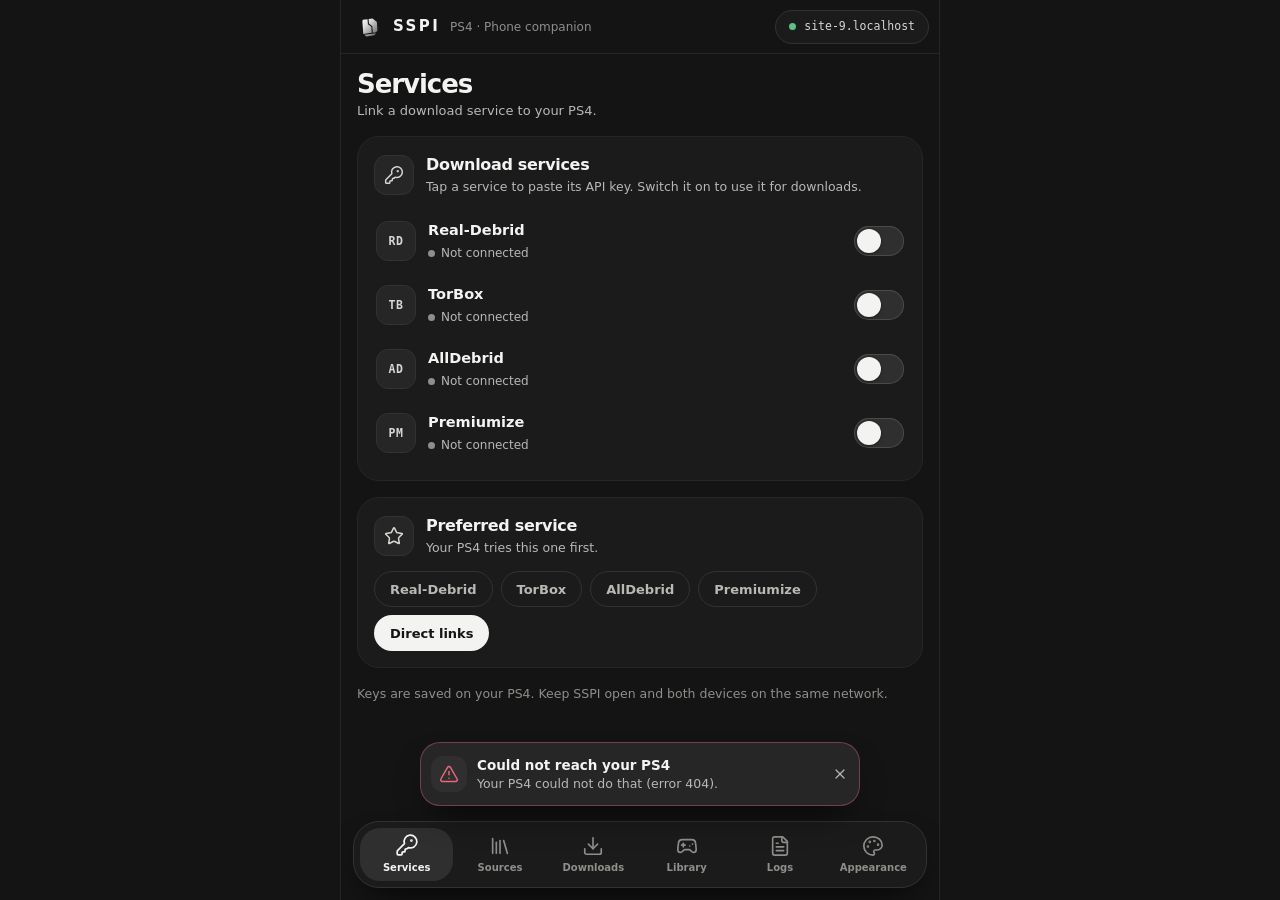
==== commit 43200980: "Add magnet link support through connected link services Magnet links are fetched by Real-Debrid, Tor" ====
--- a/app/PhoneCompanion.html
+++ b/app/PhoneCompanion.html
@@ -1379,7 +1379,8 @@
   for (const raw of text.split(/\r?\n/)) {
     const line = raw.trim();
     if (!line) continue;
-    if (line.length > 8192 || !/^https?:\/\/[^\s/?#]+\S*$/i.test(line)) { out.invalid++; continue; }
+    if (line.length > 8192 || !(/^https?:\/\/[^\s/?#]+\S*$/i.test(line) ||
+        /^magnet:\?\S*\bxt=urn:btih:([0-9a-f]{40}|[a-z2-7]{32})(&|$)/i.test(line))) { out.invalid++; continue; }
     if (seen.has(line)) { out.repeated++; continue; }
     seen.add(line); out.valid.push(line);
   }
@@ -1394,7 +1395,7 @@
 }
 function openSendSheet() {
   openSheet('Send download links', `<p class="hint">Up to 50 links, one per line. Your PS4 uses its selected service and staging drive.</p>
-    <textarea class="area" id="links" rows="6" autocomplete="off" autocapitalize="off" spellcheck="false" placeholder="Paste download links, one per line" aria-label="Download links"></textarea>
+    <textarea class="area" id="links" rows="6" autocomplete="off" autocapitalize="off" spellcheck="false" placeholder="Paste download or magnet links, one per line" aria-label="Download links"></textarea>
     <div class="chips" id="linkTags" aria-live="polite"></div>
     <div class="toggle-row"><div><strong>One RAR archive</strong><small>Turn on when the links are parts of one archive, in volume order. Named parts are grouped automatically.</small></div><button class="switch" id="multipart" type="button" role="switch" aria-checked="false" aria-label="Links are parts of one RAR archive"></button></div>
     <div class="btn-row"><button class="btn" id="clearLinks" type="button">Clear</button><button class="btn primary" id="queueLinks" type="button">${icon('send', 'i sm')}<span>Queue on PS4</span></button></div>`, body => {
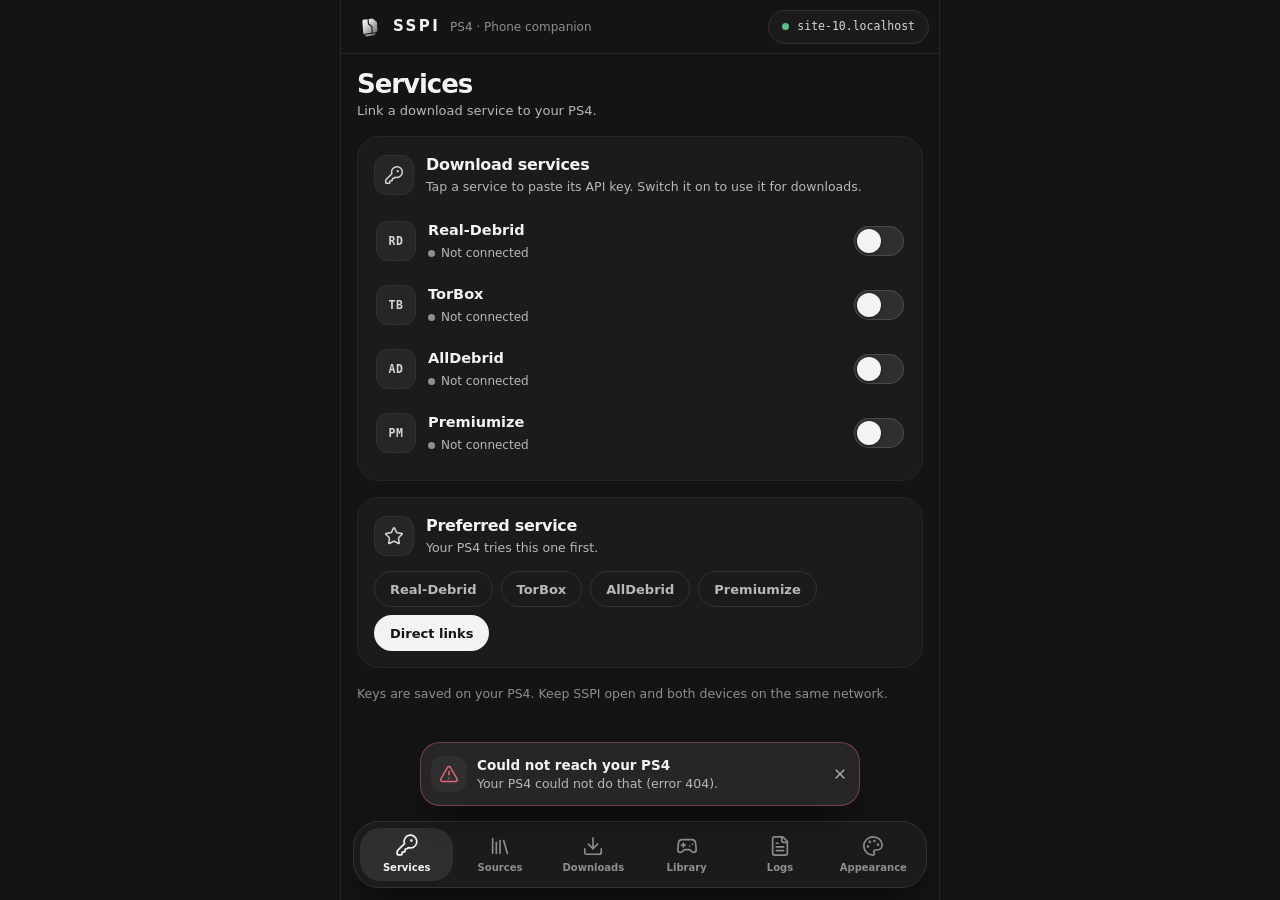
==== commit 1295abbd: "Fix TorBox list limits, JSON key matching and phone timeouts - TorBox account lists are read with li" ====
--- a/app/PhoneCompanion.html
+++ b/app/PhoneCompanion.html
@@ -724,22 +724,37 @@
   ended = true; conn.classList.remove('offline'); conn.classList.add('ended'); $('#connText').textContent = 'Session ended';
   toast('This phone session ended', 'Open a new QR code in SSPI on your PS4 and scan it again.', 'error');
 }
+/* Every request has a deadline: a PS4 that accepted the connection and then stopped answering (rest mode, a
+   Wi-Fi roam) would otherwise keep the page waiting forever. Past the deadline the PS4 counts as not answering.
+   Logs, the library scan and cover uploads get longer. */
+const NOT_ANSWERING = 'Your PS4 is not answering. Keep SSPI open and stay on the same network.';
+const REQUEST_MS = 15000, LONG_REQUEST_MS = 60000;
+function deadline(ms) {
+  if (typeof AbortController !== 'function') return { signal: undefined, expired: () => false, done() {} };
+  const ctl = new AbortController(), timer = setTimeout(() => ctl.abort(), ms);
+  return { signal: ctl.signal, expired: () => ctl.signal.aborted, done() { clearTimeout(timer); } };
+}
 async function request(path, body, type) {
   if (ended) throw Error('This phone session ended. Open a new QR code in SSPI on your PS4.');
-  let r;
+  const slow = /^\/(logs|library|cover)/.test(path) || type === 'application/octet-stream';
+  const limit = deadline(slow ? LONG_REQUEST_MS : REQUEST_MS);
+  const lost = () => { markOffline(); return Error(NOT_ANSWERING); };
+  const read = how => how().catch(e => { throw limit.expired() ? lost() : e; });
   try {
-    r = await fetch(base + path, { method: body === undefined ? 'GET' : 'POST', body, cache: 'no-store', headers: type ? { 'Content-Type': type } : undefined });
-  } catch {
-    markOffline();
-    throw Error('Your PS4 is not answering. Keep SSPI open and stay on the same network.');
-  }
-  if (r.status === 410) { markEnded(); throw Error('This phone session ended. Open a new QR code in SSPI on your PS4.'); }
-  markOnline();
-  if (!r.ok) {
-    const text = await r.text();
-    throw Error(text && !text.startsWith('<') ? text.slice(0, 300) : `Your PS4 could not do that (error ${r.status}).`);
-  }
-  return (r.headers.get('Content-Type') || '').includes('json') ? r.json() : r.text();
+    let r;
+    try {
+      r = await fetch(base + path, { method: body === undefined ? 'GET' : 'POST', body, cache: 'no-store', headers: type ? { 'Content-Type': type } : undefined, signal: limit.signal });
+    } catch {
+      throw lost();
+    }
+    if (r.status === 410) { markEnded(); throw Error('This phone session ended. Open a new QR code in SSPI on your PS4.'); }
+    markOnline();
+    if (!r.ok) {
+      const text = await read(() => r.text());
+      throw Error(text && !text.startsWith('<') ? text.slice(0, 300) : `Your PS4 could not do that (error ${r.status}).`);
+    }
+    return await read(() => (r.headers.get('Content-Type') || '').includes('json') ? r.json() : r.text());
+  } finally { limit.done(); }
 }
 let chain = Promise.resolve();
 function enqueue(fn) { const run = chain.catch(() => {}).then(fn); chain = run.catch(() => {}); return run; }
@@ -1379,8 +1394,7 @@
   for (const raw of text.split(/\r?\n/)) {
     const line = raw.trim();
     if (!line) continue;
-    if (line.length > 8192 || !(/^https?:\/\/[^\s/?#]+\S*$/i.test(line) ||
-        /^magnet:\?\S*\bxt=urn:btih:([0-9a-f]{40}|[a-z2-7]{32})(&|$)/i.test(line))) { out.invalid++; continue; }
+    if (line.length > 8192 || !/^https?:\/\/[^\s/?#]+\S*$/i.test(line)) { out.invalid++; continue; }
     if (seen.has(line)) { out.repeated++; continue; }
     seen.add(line); out.valid.push(line);
   }
@@ -1395,7 +1409,7 @@
 }
 function openSendSheet() {
   openSheet('Send download links', `<p class="hint">Up to 50 links, one per line. Your PS4 uses its selected service and staging drive.</p>
-    <textarea class="area" id="links" rows="6" autocomplete="off" autocapitalize="off" spellcheck="false" placeholder="Paste download or magnet links, one per line" aria-label="Download links"></textarea>
+    <textarea class="area" id="links" rows="6" autocomplete="off" autocapitalize="off" spellcheck="false" placeholder="Paste download links, one per line" aria-label="Download links"></textarea>
     <div class="chips" id="linkTags" aria-live="polite"></div>
     <div class="toggle-row"><div><strong>One RAR archive</strong><small>Turn on when the links are parts of one archive, in volume order. Named parts are grouped automatically.</small></div><button class="switch" id="multipart" type="button" role="switch" aria-checked="false" aria-label="Links are parts of one RAR archive"></button></div>
     <div class="btn-row"><button class="btn" id="clearLinks" type="button">Clear</button><button class="btn primary" id="queueLinks" type="button">${icon('send', 'i sm')}<span>Queue on PS4</span></button></div>`, body => {
@@ -1609,15 +1623,19 @@
 /* Logs: crash reports, a kernel log snapshot and log files from the PS4. Everything opened here is kept on this
    phone, so the page can still show and save it after SSPI closes. Plain HTTP pages cannot install an offline
    copy of themselves, so the open tab and this storage are what remain when the PS4 stops answering. */
-const LOG_KEEP_CHARS = 2400000, LOG_FILE_CHARS = 600000, LOG_VIEW_LINES = 3000;
+/* Browsers allow about 5 MB per site and count two bytes per character, so the cache stays near 2.4 MB. */
+const LOG_KEEP_CHARS = 1200000, LOG_FILE_CHARS = 600000, LOG_VIEW_LINES = 3000;
 const logCache = Object.assign({ at: 0, list: null, files: {}, kernel: null }, store.get('logs', {}));
 const issueBad = /panic|fatal|crash|exception|error|fail|abort|denied|segfault|sigsegv|sigbus|assert/i, issueWarn = /warn|timeout|timed out|retry|unavailable/i;
 let logsLoadedAt = 0, logsBusy = false, logsOnline = null;
 const logWhen = ms => new Date(ms).toLocaleString([], { month: 'short', day: 'numeric', hour: '2-digit', minute: '2-digit' });
 const lineCount = text => text ? text.replace(/\n$/, '').split('\n').length : 0;
+let logSaveWarned = false;
 function saveLogCache() {
   const ids = Object.keys(logCache.files).sort((a, b) => logCache.files[b].at - logCache.files[a].at);
-  let total = logCache.kernel ? logCache.kernel.text.length : 0;
+  const k = logCache.kernel;
+  if (k && k.text && k.text.length > LOG_FILE_CHARS) k.text = k.text.slice(-LOG_FILE_CHARS);
+  let total = k && k.text ? k.text.length : 0;
   for (const id of ids) {
     const f = logCache.files[id];
     if (f.text.length > LOG_FILE_CHARS) { f.text = f.text.slice(-LOG_FILE_CHARS); f.truncated = true; }
@@ -1625,13 +1643,15 @@
     if (total > LOG_KEEP_CHARS) delete logCache.files[id];
   }
   for (let tries = 0; tries < 6; tries++) {
-    try { localStorage.setItem('sspi.phone.logs', JSON.stringify(logCache)); return; }
+    try { localStorage.setItem('sspi.phone.logs', JSON.stringify(logCache)); logSaveWarned = false; return; }
     catch {
       const oldest = Object.keys(logCache.files).sort((a, b) => logCache.files[a].at - logCache.files[b].at)[0];
-      if (!oldest) return;
+      if (!oldest) break;
       delete logCache.files[oldest];
     }
   }
+  // Once per failure streak: the logs stay on screen, but they are not kept if SSPI or this page closes.
+  if (!logSaveWarned) { logSaveWarned = true; toast('Could not save logs on this phone', 'Its browser storage is full. Use Save to phone to keep a copy.', 'warning'); }
 }
 function logFileName(parts, ext = '.txt') {
   const stamp = new Date().toISOString().slice(0, 16).replace(/[-:]/g, '').replace('T', '-');
@@ -1698,9 +1718,9 @@
 }
 async function fetchLog(id) {
   const f = await request('/logs/file/' + encodeURIComponent(id));
-  logCache.files[id] = { name: f.name, group: f.group, path: f.path, size: f.size, truncated: f.truncated, text: f.text, at: Date.now() };
+  const entry = logCache.files[id] = { name: f.name, group: f.group, path: f.path, size: f.size, truncated: f.truncated, text: f.text, at: Date.now() };
   saveLogCache();
-  return logCache.files[id];
+  return entry;
 }
 async function takeKernelSnapshot() {
   const k = await request('/logs/kernel');
@@ -1790,23 +1810,30 @@
     <button class="btn primary block" id="crashSave" type="button">${icon('download', 'i sm')}<span>Save to phone</span></button>`, body => {
     $('#crashSave', body).addEventListener('click', async e => {
       const btn = e.currentTarget; busy(btn, true);
+      const limit = deadline(LONG_REQUEST_MS);
       try {
-        const r = await fetch(base + '/logs/raw/' + encodeURIComponent(f.id), { cache: 'no-store' });
+        const r = await fetch(base + '/logs/raw/' + encodeURIComponent(f.id), { cache: 'no-store', signal: limit.signal });
         if (!r.ok) throw Error((await r.text()).slice(0, 300) || `Your PS4 could not send it (error ${r.status}).`);
         saveToPhone(f.name, await r.blob());
-      } catch (err) { toast('Could not save the crash report', err instanceof TypeError ? 'Your PS4 is not answering. Keep SSPI open and stay on the same network.' : err.message, 'error'); }
-      finally { busy(btn, false); }
+      } catch (err) {
+        const gone = err instanceof TypeError || limit.expired();
+        if (limit.expired()) markOffline();
+        toast('Could not save the crash report', gone ? NOT_ANSWERING : err.message, 'error');
+      }
+      finally { limit.done(); busy(btn, false); }
     });
   });
 }
 async function saveReport(btn) {
   busy(btn, true);
+  // Logs fetched for this report go into it even when the phone's storage budget cannot keep them all.
+  const fresh = {};
   try {
     if (!ended) {
       try {
         const list = await loadLogList();
         const wanted = list.files.filter(f => (f.group === 'SSPI' && f.name === 'combined.log') || (f.kind === 'crash' && f.text && f.size < 2097152)).slice(0, 6);
-        for (const f of wanted) await fetchLog(f.id).catch(() => {});
+        for (const f of wanted) await fetchLog(f.id).then(entry => { fresh[f.id] = entry; }).catch(() => {});
         await takeKernelSnapshot().catch(() => {});
       } catch {}
     }
@@ -1819,7 +1846,7 @@
     if (list) out.push('', '== Log files on the PS4 ==', ...list.files.filter(f => f.kind !== 'crash').map(f => `${f.path} · ${fmtSize(f.size)} · ${new Date(f.modified).toLocaleString()}`));
     const k = logCache.kernel;
     out.push('', `== Kernel log snapshot${k && k.at ? ', taken ' + new Date(k.at).toLocaleString() : ''} ==`, k && k.text ? k.text : (k && k.reason) || 'No snapshot');
-    for (const f of Object.values(logCache.files).sort((a, b) => (a.group === 'SSPI' ? 0 : 1) - (b.group === 'SSPI' ? 0 : 1) || b.at - a.at))
+    for (const f of Object.values(Object.assign({}, logCache.files, fresh)).sort((a, b) => (a.group === 'SSPI' ? 0 : 1) - (b.group === 'SSPI' ? 0 : 1) || b.at - a.at))
       out.push('', `== ${f.group} / ${f.name} (${f.path}), saved ${new Date(f.at).toLocaleString()}${f.truncated ? ', last part only' : ''} ==`, f.text);
     saveToPhone(logFileName(['sspi-log-report']), out.join('\n') + '\n');
   } finally { busy(btn, false); renderLogs(); }
@@ -1837,8 +1864,15 @@
 $('#refreshLogs').onclick = async e => { buzz('tap'); const b = e.currentTarget; b.disabled = true; try { await refreshers.logs(); } catch (err) { toast('Could not refresh', err.message + ' Showing logs saved on this phone.', 'warning'); } b.disabled = false; };
 onEnter.logs = () => { renderLogs(); if (Date.now() - logsLoadedAt > 15000) prefetchLogs(); };
 renderLogs();
-setTimeout(prefetchLogs, 4000);
-setInterval(prefetchLogs, 180000);
+/* Log prefetch every 3 minutes while the page is visible; it stops while hidden and resumes on return. */
+const LOG_PREFETCH_MS = 180000;
+let logsTimer = 0;
+function scheduleLogs(delay) {
+  clearTimeout(logsTimer);
+  if (ended || document.hidden) return;
+  logsTimer = setTimeout(() => prefetchLogs().finally(() => scheduleLogs(LOG_PREFETCH_MS)), delay);
+}
+scheduleLogs(4000);
 
 onEnter.downloads = () => { refreshQueueView(true); pollQueue(); };
 onEnter.library = () => { if (!libraryLoaded) loadLibrary().catch(e => toast('Could not load your library', e.message, 'error')); };
@@ -1856,7 +1890,8 @@
   }, Date.now() < fastConfigUntil ? 1500 : 5000);
 })();
 document.addEventListener('visibilitychange', () => {
-  if (document.hidden) { rememberSeen(); clearTimeout(queueTimer); return; }
+  if (document.hidden) { rememberSeen(); clearTimeout(queueTimer); clearTimeout(logsTimer); return; }
+  scheduleLogs(Math.max(4000, LOG_PREFETCH_MS - (Date.now() - logsLoadedAt)));
   catchingUp = true;
   pollQueue().finally(() => { catchingUp = false; summarizeAway(); });
   loadConfig().catch(() => {});
